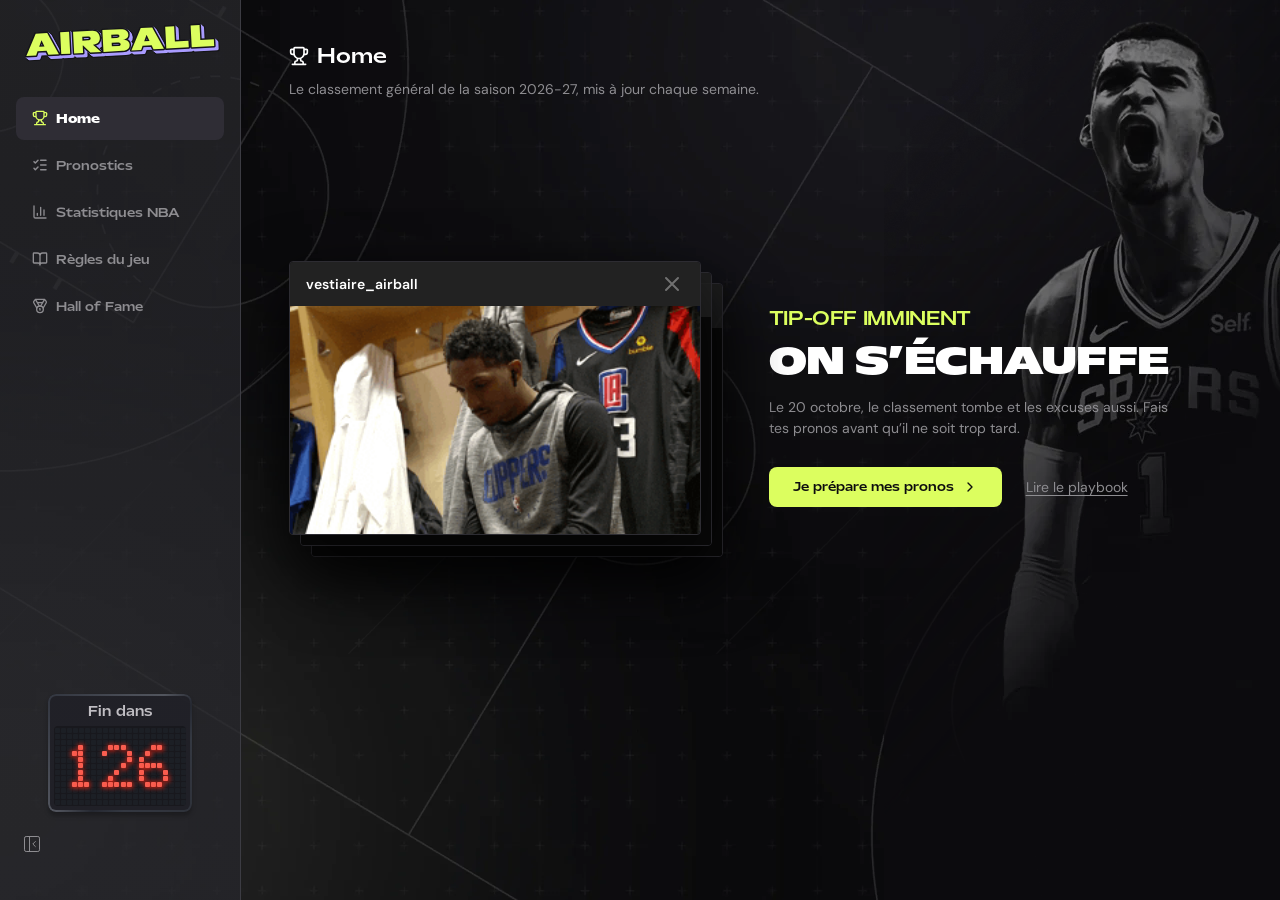
==== index.html @ e3fe0e0a "V1 !!!!" ====
<!DOCTYPE html>
<html lang="fr">
<head>
    <meta charset="UTF-8">
    <meta name="viewport" content="width=device-width, initial-scale=1.0">
    <title>Airball - Classement</title>
    <link rel="stylesheet" href="css/style.css?v=20261021o">
</head>
<body class="page-home has-hero">

    <!-- Photo de Wembanyama en fond (à droite), fondue dans le décor -->
    <div class="home-hero" aria-hidden="true"><img src="img/home/wemby.webp" alt="" onerror="this.parentElement.remove()"></div>

    <div class="container">
        <!-- Fond, menu latéral et barre du haut s'injectent ici (common.js) -->
        <div id="header-container"></div>

        <!-- Podium : 2e, 1er, 3e -->
        <section class="podium" id="podium" aria-label="Podium" hidden></section>

        <!-- Classement (à partir de la 4e place) -->
        <section class="rank-card" aria-label="Classement général">
            <div class="rank-scroll">
                <table class="rank-table">
                    <thead>
                        <tr>
                            <th class="rank-col-rk" scope="col">RK</th>
                            <th class="rank-col-player" scope="col">Joueur</th>
                            <th scope="col">Points Est</th>
                            <th scope="col">Points Ouest</th>
                            <th scope="col">Points stats</th>
                            <th scope="col">Points awards</th>
                            <th scope="col">Total</th>
                            <th scope="col">Évolution</th>
                        </tr>
                    </thead>
                    <tbody id="leaderboard-body" data-skeleton="8,8,joueur">
                        <tr><td colspan="8" class="rank-message">Chargement du classement…</td></tr>
                    </tbody>
                </table>
            </div>
        </section>
    </div>

    <!-- Réglages (config), appels au serveur (api), pages masquées, menu commun, puis logique propre à la page -->
    <script src="js/config.js?v=20261021o"></script>
    <script src="js/api.js?v=20261021o"></script>
    <script src="js/demo.js?v=20261021o"></script>
    <script src="js/pages-config.js?v=20261021o"></script>
    <script src="js/common.js?v=20261021o"></script>
    <script src="js/leaderboard.js?v=20261021o"></script>
</body>
</html>
---- css/style.css ----
/* Polices (toutes dans fonts/) : DM Sans pour les textes, Mattone (fichiers locaux) pour les titres et les boutons,
   Space Mono et IBM Plex Mono pour quelques détails décoratifs */
/* Hébergées avec le site (dossier fonts/) : plus de dépendance à Google Fonts, qui pouvait échouer et laisser une police système */
@font-face { font-family: 'DM Sans'; src: url('../fonts/dm-sans-latin-ext-400-normal.woff2') format('woff2'); font-weight: 400; font-style: normal; font-display: swap; unicode-range: U+0100-02BA,U+02BD-02C5,U+02C7-02CC,U+02CE-02D7,U+02DD-02FF,U+0304,U+0308,U+0329,U+1D00-1DBF,U+1E00-1E9F,U+1EF2-1EFF,U+2020,U+20A0-20AB,U+20AD-20C0,U+2113,U+2C60-2C7F,U+A720-A7FF; }
@font-face { font-family: 'DM Sans'; src: url('../fonts/dm-sans-latin-400-normal.woff2') format('woff2'); font-weight: 400; font-style: normal; font-display: swap; unicode-range: U+0000-00FF,U+0131,U+0152-0153,U+02BB-02BC,U+02C6,U+02DA,U+02DC,U+0304,U+0308,U+0329,U+2000-206F,U+20AC,U+2122,U+2191,U+2193,U+2212,U+2215,U+FEFF,U+FFFD; }
@font-face { font-family: 'DM Sans'; src: url('../fonts/dm-sans-latin-ext-500-normal.woff2') format('woff2'); font-weight: 500; font-style: normal; font-display: swap; unicode-range: U+0100-02BA,U+02BD-02C5,U+02C7-02CC,U+02CE-02D7,U+02DD-02FF,U+0304,U+0308,U+0329,U+1D00-1DBF,U+1E00-1E9F,U+1EF2-1EFF,U+2020,U+20A0-20AB,U+20AD-20C0,U+2113,U+2C60-2C7F,U+A720-A7FF; }
@font-face { font-family: 'DM Sans'; src: url('../fonts/dm-sans-latin-500-normal.woff2') format('woff2'); font-weight: 500; font-style: normal; font-display: swap; unicode-range: U+0000-00FF,U+0131,U+0152-0153,U+02BB-02BC,U+02C6,U+02DA,U+02DC,U+0304,U+0308,U+0329,U+2000-206F,U+20AC,U+2122,U+2191,U+2193,U+2212,U+2215,U+FEFF,U+FFFD; }
@font-face { font-family: 'DM Sans'; src: url('../fonts/dm-sans-latin-ext-600-normal.woff2') format('woff2'); font-weight: 600; font-style: normal; font-display: swap; unicode-range: U+0100-02BA,U+02BD-02C5,U+02C7-02CC,U+02CE-02D7,U+02DD-02FF,U+0304,U+0308,U+0329,U+1D00-1DBF,U+1E00-1E9F,U+1EF2-1EFF,U+2020,U+20A0-20AB,U+20AD-20C0,U+2113,U+2C60-2C7F,U+A720-A7FF; }
@font-face { font-family: 'DM Sans'; src: url('../fonts/dm-sans-latin-600-normal.woff2') format('woff2'); font-weight: 600; font-style: normal; font-display: swap; unicode-range: U+0000-00FF,U+0131,U+0152-0153,U+02BB-02BC,U+02C6,U+02DA,U+02DC,U+0304,U+0308,U+0329,U+2000-206F,U+20AC,U+2122,U+2191,U+2193,U+2212,U+2215,U+FEFF,U+FFFD; }
@font-face { font-family: 'DM Sans'; src: url('../fonts/dm-sans-latin-ext-700-normal.woff2') format('woff2'); font-weight: 700; font-style: normal; font-display: swap; unicode-range: U+0100-02BA,U+02BD-02C5,U+02C7-02CC,U+02CE-02D7,U+02DD-02FF,U+0304,U+0308,U+0329,U+1D00-1DBF,U+1E00-1E9F,U+1EF2-1EFF,U+2020,U+20A0-20AB,U+20AD-20C0,U+2113,U+2C60-2C7F,U+A720-A7FF; }
@font-face { font-family: 'DM Sans'; src: url('../fonts/dm-sans-latin-700-normal.woff2') format('woff2'); font-weight: 700; font-style: normal; font-display: swap; unicode-range: U+0000-00FF,U+0131,U+0152-0153,U+02BB-02BC,U+02C6,U+02DA,U+02DC,U+0304,U+0308,U+0329,U+2000-206F,U+20AC,U+2122,U+2191,U+2193,U+2212,U+2215,U+FEFF,U+FFFD; }
@font-face { font-family: 'Space Mono'; src: url('../fonts/space-mono-latin-ext-400-normal.woff2') format('woff2'); font-weight: 400; font-style: normal; font-display: swap; unicode-range: U+0100-02BA,U+02BD-02C5,U+02C7-02CC,U+02CE-02D7,U+02DD-02FF,U+0304,U+0308,U+0329,U+1D00-1DBF,U+1E00-1E9F,U+1EF2-1EFF,U+2020,U+20A0-20AB,U+20AD-20C0,U+2113,U+2C60-2C7F,U+A720-A7FF; }
@font-face { font-family: 'Space Mono'; src: url('../fonts/space-mono-latin-400-normal.woff2') format('woff2'); font-weight: 400; font-style: normal; font-display: swap; unicode-range: U+0000-00FF,U+0131,U+0152-0153,U+02BB-02BC,U+02C6,U+02DA,U+02DC,U+0304,U+0308,U+0329,U+2000-206F,U+20AC,U+2122,U+2191,U+2193,U+2212,U+2215,U+FEFF,U+FFFD; }
@font-face { font-family: 'IBM Plex Mono'; src: url('../fonts/ibm-plex-mono-latin-ext-500-normal.woff2') format('woff2'); font-weight: 500; font-style: normal; font-display: swap; unicode-range: U+0100-02BA,U+02BD-02C5,U+02C7-02CC,U+02CE-02D7,U+02DD-02FF,U+0304,U+0308,U+0329,U+1D00-1DBF,U+1E00-1E9F,U+1EF2-1EFF,U+2020,U+20A0-20AB,U+20AD-20C0,U+2113,U+2C60-2C7F,U+A720-A7FF; }
@font-face { font-family: 'IBM Plex Mono'; src: url('../fonts/ibm-plex-mono-latin-500-normal.woff2') format('woff2'); font-weight: 500; font-style: normal; font-display: swap; unicode-range: U+0000-00FF,U+0131,U+0152-0153,U+02BB-02BC,U+02C6,U+02DA,U+02DC,U+0304,U+0308,U+0329,U+2000-206F,U+20AC,U+2122,U+2191,U+2193,U+2212,U+2215,U+FEFF,U+FFFD; }

@font-face { font-family: 'Mattone'; src: url('../fonts/Mattone-Regular.woff2') format('woff2'); font-weight: 400; font-display: swap; }
@font-face { font-family: 'Mattone'; src: url('../fonts/Mattone-Bold.woff2') format('woff2'); font-weight: 700; font-display: swap; }
@font-face { font-family: 'Mattone'; src: url('../fonts/Mattone-Black.woff2') format('woff2'); font-weight: 900; font-display: swap; }
/* Lettrage et numéros des maillots (js/jersey.js), polices libres (OFL) */
@font-face { font-family: 'Rokkitt'; src: url('../fonts/Rokkitt-Medium.woff2') format('woff2'); font-weight: 500; font-display: swap; }
@font-face { font-family: 'Saira Extra Condensed'; src: url('../fonts/SairaExtraCondensed-Bold.woff2') format('woff2'); font-weight: 700; font-display: swap; }

/* Les champs de formulaire n'héritent pas de la police par défaut (le navigateur y met Arial) */
button, input, select, textarea { font-family: inherit; }

/* ==========================================
   DESIGN TOKENS (valeurs exactes de la maquette Figma "Airball")
   ========================================== */
:root {
    /* Fonds */
    --bg-app: #0c0c0e;
    --bg-card: linear-gradient(143.86deg, #15151a 8.65%, #1b1b20 93.44%);
    --bg-nav-active: #1c1b1f;
    --bg-avatar: #d9d9d9;

    /* Bordures */
    --border-sidebar: #202022;
    --border-card: #2d2c32;

    /* Textes */
    --text-primary: #ffffff;
    --text-secondary: #8e8d91;
    --text-on-light: #000000;

    /* Accents */
    --accent-lime: #dcff5f;
    --trend-up: #4afa41;
    --trend-down: #fa5341;
    --trend-same: #555562;

    /* Typographies */
    --font-ui: 'DM Sans', system-ui, -apple-system, 'Segoe UI', sans-serif; /* textes */
    --font-mono: 'Space Mono', ui-monospace, 'SFMono-Regular', Menlo, monospace;
    --font-display: 'Mattone', var(--font-ui); /* titres et boutons */

    /* Formes */
    --radius-sm: 4px;
    --radius-md: 8px;
    --shadow-card: 0 12px 24px rgba(24, 24, 27, 0.03);

    /* Mise en page */
    --sidebar-width: 241px;

    /* Couleurs des points : barème (Règles) et pronostics */
    --pts-2: #4afa41;
    --pts-1: #ffa136;
    --pts-05: #dcff5f;
    --pts-0: #8e8d91;
    --pts-2-bg: rgba(74, 250, 65, 0.06);
    --pts-1-bg: rgba(255, 161, 54, 0.07);
    --pts-05-bg: rgba(220, 255, 95, 0.05);
    --row-hover: rgba(255, 255, 255, 0.025);
    --surface-soft: rgba(255, 255, 255, 0.03);
    --border-strong: #555562;

    /* Inscription */
    --reg-text: #cfcfd5;
    --reg-rank: #616170;
    --reg-drag: #51515d;
    --reg-playoffs: #4ba796;
    --reg-playin: #dab262;
    --reg-stepper-bg: #1a1a1f;
    --reg-progress: #adff5b;
    --reg-track: #ebebe5;
    --reg-light: #e8e7e4;
    --reg-scroll-thumb: #474756;
}

[hidden] { display: none !important; }

.visually-hidden {
    position: absolute !important;
    width: 1px;
    height: 1px;
    overflow: hidden;
    clip: rect(0 0 0 0);
    white-space: nowrap;
}

/* ==========================================
   BASE
   ========================================== */
body {
    font-family: var(--font-ui);
    margin: 0;
}

.container {
    width: 100%;
    box-sizing: border-box;
}

/* ==========================================
   STRUCTURE DU SITE (pages avec menu latéral)
   ========================================== */
body:has(#header-container) {
    background-color: var(--bg-app);
    color: var(--text-primary);
    padding: 0;
    display: block;
    min-height: 100vh;
    -webkit-font-smoothing: antialiased;
}

.container:has(> #header-container) {
    transition: margin-left 0.2s ease;
    max-width: none;
    min-height: 100vh;
    margin-left: var(--sidebar-width);
    width: auto;
    padding: 40px 48px 48px;
    display: flex;
    flex-direction: column;
    gap: 40px;
}

/* Le conteneur injecté ne crée pas de boîte : ses enfants se placent directement */
#header-container { display: contents; }

/* Fond décoratif : terrain + texture + halos, rendus en une seule image depuis Figma (frame 1440×900) */
.app-bg {
    position: fixed;
    inset: 0;
    z-index: -2; /* sous la photo de la Home (-1) */
    pointer-events: none;
    background: var(--bg-app) url('../img/fond.webp') center / cover no-repeat;
}

/* ==========================================
   MENU LATÉRAL
   ========================================== */
.sidebar {
    position: fixed;
    top: 0;
    bottom: 0;
    left: 0;
    width: var(--sidebar-width);
    box-sizing: border-box;
    padding: 16px 16px 40px;
    display: flex;
    flex-direction: column;
    justify-content: space-between;
    gap: 32px;
    /* Fond semi-transparent (70 %) : le terrain reste visible derrière le menu */
    background: linear-gradient(165.12deg, rgba(42, 42, 46, 0.7) 1.71%, rgba(38, 38, 44, 0.7) 100%);
    border-right: 1px solid #3c3c43;
    overflow-y: auto;
    overflow-x: hidden;
    z-index: 10;
    transition: width 0.2s ease, padding 0.2s ease;
}

/* ---------- Menu réduit (ordinateur uniquement) : icônes seules ---------- */
@media (min-width: 901px) {
    html.sidebar-collapsed { --sidebar-width: 72px; }
    html.sidebar-collapsed .sidebar { padding: 16px 12px 40px; }
    html.sidebar-collapsed .sidebar-top { justify-content: center; }
    html.sidebar-collapsed .sidebar-bottom { align-items: center; }
    html.sidebar-collapsed .sidebar-logo { display: none; }
    html.sidebar-collapsed .sidebar-toggle-chevron { transform: scaleX(-1); }
    /* Menu réduit : le chrono disparaît */
    html.sidebar-collapsed .shot-clock { display: none; }
    html.sidebar-collapsed .nav-item { justify-content: center; padding: 12px; }
    /* Libellé masqué visuellement mais toujours lu par les lecteurs d'écran */
    html.sidebar-collapsed .nav-label {
        position: absolute;
        width: 1px;
        height: 1px;
        overflow: hidden;
        clip: rect(0 0 0 0);
        white-space: nowrap;
    }
}

.sidebar-top {
    display: flex;
    align-items: center;
    justify-content: space-between;
    gap: 8px;
    min-height: 32px;
}

.sidebar-logo {
    display: block;
    flex-shrink: 0;
    width: 100%;                /* logo Mattone + relief (img/logo-airball.svg) : toute la largeur du menu */
    height: auto;
}

/* Bouton réduire / étendre le menu */
.sidebar-toggle {
    flex-shrink: 0;
    width: 32px;
    height: 32px;
    padding: 0;
    display: flex;
    align-items: center;
    justify-content: center;
    background: none;
    border: none;
    border-radius: var(--radius-sm);
    color: var(--text-secondary);
    cursor: pointer;
    transition: color 0.15s, background-color 0.15s;
}
.sidebar-toggle svg { width: 20px; height: 20px; }
.sidebar-toggle-chevron { transition: transform 0.2s; transform-origin: 14.5px 12px; }
.sidebar-toggle:hover { color: var(--text-primary); background-color: var(--bg-nav-active); }
.sidebar-toggle:focus-visible { outline: 2px solid var(--accent-lime); outline-offset: 2px; }

.sidebar-logo img {
    display: block;
    width: 100%;
    height: auto;
}

.sidebar-main { display: flex; flex-direction: column; gap: 32px; }

.nav-list {
    display: flex;
    flex-direction: column;
    gap: 4px;
}

.nav-item {
    display: flex;
    align-items: center;
    gap: 8px;
    padding: 12px 16px;
    border-radius: 8px;
    font-family: var(--font-display);
    font-size: 12px;
    font-weight: 400;
    line-height: normal;
    color: var(--text-secondary);
    text-decoration: none;
    white-space: nowrap;
    transition: color 0.15s, background-color 0.15s;
}

.nav-item svg {
    flex-shrink: 0;
    width: 16px;
    height: 16px;
    color: var(--text-secondary);
}

.nav-item:hover { color: var(--text-primary); background-color: rgba(47, 45, 53, 0.5); }

.nav-item.active {
    background-color: #2f2d35;
    color: var(--text-primary);
    font-weight: 700;
}

.nav-item.active svg { color: var(--accent-lime); }

/* ---------- Chrono "shot clock" : jours restants (bas du menu) ---------- */
.shot-clock {
    flex-shrink: 0;
    align-self: center;
    width: 144px;
    box-sizing: border-box;
    padding: 8px 4px 4px;
    display: flex;
    flex-direction: column;
    align-items: center;
    gap: 8px;
    position: relative;
    background-color: rgba(33, 33, 40, 0.87);
    border: 2px solid transparent;
    border-radius: 8px;
    box-shadow: 0 4px 4px rgba(0, 0, 0, 0.25);
}
/* Contour en dégradé (maquette) : dessiné par un calque découpé pour ne garder que le bord */
.shot-clock::before {
    content: '';
    position: absolute;
    inset: -2px;
    padding: 2px;
    border-radius: 8px;
    background: linear-gradient(133deg, #718093 4.6%, #cad8e9 34.1%, #e5f1ff 46.1%, #34404f 60.2%, #6e7f90 72.7%, #57626c 105%);
    opacity: 0.25;
    -webkit-mask: linear-gradient(#000 0 0) content-box, linear-gradient(#000 0 0);
    -webkit-mask-composite: xor;
    mask: linear-gradient(#000 0 0) content-box exclude, linear-gradient(#000 0 0);
    pointer-events: none;
}
.shot-clock-label {
    margin: 0;
    font-family: var(--font-display);
    font-size: 13px;
    line-height: 1.1;
    text-align: center;
    color: #c0bec3;
    white-space: nowrap;
}
.shot-clock-screen {
    --led: 5px;
    --led-gap: 1px;
    width: 100%;
    height: 80px;
    display: flex;
    align-items: center;
    justify-content: center;
    overflow: hidden;
    background-color: rgba(5, 5, 5, 0.3);
    border-radius: 4px;
}
.shot-clock-grid { position: relative; display: grid; gap: var(--led-gap); }
.led {
    display: block;
    width: var(--led);
    height: var(--led);
    border-radius: 1px;
    background-color: rgba(33, 40, 47, 0.49);
}
/* Calque des LED allumées, posé sur la grille (voir renderShotClock) */
.led-layer { position: absolute; inset: 0; pointer-events: none; }
.led-lit, .led-glow { position: absolute; display: block; width: var(--led); height: var(--led); }
.led-lit {
    border-radius: 1px;
    background-color: #fa5e50;
    box-shadow: 0 0 5px rgba(252, 42, 23, 0.5);
}
/* Halo : un peu plus large que la LED, flou */
.led-glow {
    width: calc(var(--led) * 1.25);
    height: calc(var(--led) * 1.25);
    margin: calc(var(--led) * -0.125) 0 0 calc(var(--led) * -0.125);
    border-radius: 2px;
    background-color: #fc2a17;
    opacity: 0.68;
    filter: blur(2.5px);
}

.nav-item:focus-visible {
    outline: 2px solid var(--accent-lime);
    outline-offset: 2px;
}

/* ==========================================
   BARRE DU HAUT (titre de page, compte à rebours, boutons)
   ========================================== */
.topbar {
    display: flex;
    align-items: center;
    justify-content: space-between;
    gap: 16px;
}

.topbar-heading { display: flex; flex-direction: column; gap: 8px; min-width: 0; }
.topbar-title {
    display: flex;
    align-items: center;
    gap: 8px;
    margin: 0;
    font-family: var(--font-display);
    font-size: 20px;
    font-weight: 400;
    line-height: normal;
    color: var(--text-primary);
    white-space: nowrap;
}
.topbar-sub {
    margin: 0;
    max-width: 720px;
    font-family: var(--font-ui);
    font-size: 14px;
    font-weight: 400;
    line-height: normal;
    color: #8e8d91;
}

.topbar-title svg {
    flex-shrink: 0;
    width: 20px;
    height: 20px;
    color: currentColor; /* blanc comme le titre (maquette Figma) ; le lime reste pour les éléments actifs */
}

/* ==========================================
   BOUTONS (style du parcours d'inscription, partout sur le site)
   .btn-primary : citron, action principale  ·  .btn-secondary : gris
   .btn--small  : version compacte (barre d'étapes, petits boutons)
   ========================================== */
.btn-primary,
.btn-secondary {
    position: relative;
    height: 40px;
    box-sizing: border-box;
    padding: 0 24px;
    display: inline-flex;
    align-items: center;
    justify-content: center;
    gap: 8px;
    border-radius: 8px;
    font-family: var(--font-display);
    font-size: 12px;
    font-weight: 400;
    line-height: 1;
    white-space: nowrap;
    text-decoration: none;
    cursor: pointer;
    transition: background-color 0.15s, color 0.15s, border-color 0.15s, filter 0.15s, transform 0.15s;
}
.btn-primary { background-color: #dcfe5f; border: none; color: var(--bg-app); }
.btn-primary:hover { filter: brightness(0.92); }
.btn-secondary { background-color: #3c3c43; border: 1px solid #5d5d68; color: #e8e7e4; }
.btn-secondary:hover { background-color: #47474f; }
.btn-primary:active, .btn-secondary:active { transform: scale(0.98); }
.btn-primary:focus-visible, .btn-secondary:focus-visible { outline: 2px solid var(--accent-lime); outline-offset: 2px; }
.btn-primary svg, .btn-secondary svg { flex-shrink: 0; }
.btn--small { height: 32px; padding: 0 22px; border-radius: 6px; }
/* Action pas encore possible (étape incomplète), en cours ou indisponible */
.btn-primary.is-incomplete,
.btn-primary.is-busy,
.btn-primary.is-disabled { background-color: rgba(80, 80, 80, 0.3); color: #8c8c84; filter: none; transform: none; }
.btn-primary.is-busy { cursor: progress; }
.btn-primary.is-disabled { cursor: not-allowed; }
@media (prefers-reduced-motion: reduce) { .btn-primary, .btn-secondary { transition: none; } }

/* ==========================================
   ÉCRANS MOYENS ET MOBILES
   (pas de maquette mobile pour l'instant : adaptation provisoire)
   ========================================== */
@media (max-width: 1100px) {
    .topbar { flex-wrap: wrap; }
    .topbar-title { width: auto; }
}

@media (max-width: 900px) {
    /* Le menu latéral devient une barre en haut de page (pas de bouton réduire) */
    .sidebar-toggle { display: none; }
    .shot-clock {
        position: absolute;
        top: 10px;
        right: 16px;
        width: 104px;
        padding: 4px 3px 3px;
        gap: 4px;
    }
    .shot-clock-label { font-size: 9px; }
    .shot-clock-screen { --led: 3px; --led-gap: 1px; height: 36px; }
    .sidebar-top { min-height: 62px; }
    .sidebar {
        position: relative;
        width: auto;
        padding: 16px;
        gap: 16px;
        border-right: none;
        border-bottom: 1px solid var(--border-sidebar);
    }
    .nav-list {
        flex-direction: row;
        gap: 4px;
        overflow-x: auto;
        margin: 0 -16px;
        padding: 0 16px;
    }
    .nav-item { padding: 10px 12px; min-height: 44px; box-sizing: border-box; }

    .container:has(> #header-container) {
        margin-left: 0;
        padding: 0 0 32px;
        gap: 24px;
    }
    .container:has(> #header-container) > :not(#header-container) { margin: 0 16px; }
    .topbar { padding: 0 16px; }

    .topbar-title { font-size: 18px; }
    .topbar-sub { max-width: none; }
}

@media (prefers-reduced-motion: reduce) {
    .nav-item, .sidebar, .sidebar-toggle, .sidebar-toggle-chevron,
    .container:has(> #header-container) { transition: none; }
}

/* ==========================================
   CARTES & TABLEAUX (même style que le leaderboard)
   ========================================== */
.card {
    background: var(--bg-card);
    border: 1px solid var(--border-card);
    border-radius: var(--radius-md);
    box-shadow: var(--shadow-card);
    overflow: hidden;
    color: var(--text-primary);
}

/* En-tête de carte : titre + sous-titre, comme "Classement" */
.table-title {
    min-height: 102px;
    box-sizing: border-box;
    padding: 24px 16px 24px 24px;
    display: flex;
    flex-direction: column;
    align-items: flex-start;
    justify-content: flex-start;
    gap: 6px;
    border-bottom: 1px solid var(--border-card);
    font-size: 18px;
    font-weight: 600;
    line-height: normal;
    color: var(--text-primary);
}

.table-title span {
    font-size: 13px;
    font-weight: 400;
    color: var(--text-secondary);
}

.table-responsive { overflow-x: auto; }

.card table {
    width: 100%;
    border-collapse: collapse;
    text-align: left;
    font-size: 14px;
    line-height: normal;
    font-variant-numeric: tabular-nums;
}

.card th {
    padding: 12px 16px;
    background: transparent;
    border-bottom: 1px solid var(--border-card);
    font-size: 12px;
    font-weight: 500;
    color: var(--text-secondary);
    white-space: nowrap;
}

.card td {
    padding: 14px 16px;
    border-bottom: 1px solid var(--border-card);
    color: var(--text-primary);
    vertical-align: middle;
}

.card th:first-child, .card td:first-child { padding-left: 24px; }
.card th:last-child,  .card td:last-child  { padding-right: 24px; }
.card tbody tr:last-child td { border-bottom: none; }
.card tbody tr:hover { background-color: var(--row-hover); }

.text-right { text-align: right; }
.text-center { text-align: center; }

.col-rank {
    width: 48px;
    font-weight: 500;
    text-align: left;
}

/* Équipe : logo + nom (le flex est sur un bloc interne pour garder une vraie cellule de tableau) */
.col-team, .team-cell { font-weight: 500; }
.team-inline {
    display: flex;
    align-items: center;
    gap: 12px;
    white-space: nowrap;
}
/* Logo d'équipe : même taille et même source sur toutes les pages (js/teams.js) */
.team-logo {
    flex-shrink: 0;
    width: 24px;
    height: 24px;
    object-fit: contain;
}
/* Logo introuvable : sigle de l'équipe à la place */
.team-logo--missing {
    display: inline-flex;
    align-items: center;
    justify-content: center;
    border-radius: 50%;
    background-color: #2f2d35;
    font-family: var(--font-ui);
    font-size: 7px;
    font-weight: 600;
    color: #c0bec3;
    text-transform: uppercase;
}

/* Lignes de message dans un tableau (chargement, vide, erreur) */
.table-message {
    padding: 32px 24px !important;
    text-align: center;
    font-size: 14px;
    color: var(--text-secondary) !important;
}
.table-message--error { color: var(--trend-down) !important; }

/* Deux cartes côte à côte (conférences, stats/awards) */
.tables-grid {
    display: grid;
    grid-template-columns: 1fr 1fr;
    gap: 24px;
    align-items: start;
}
.tables-grid > * { min-width: 0; }

/* Cartes empilées avec un espacement plus serré que celui de la page */
.cards-stack { display: flex; flex-direction: column; gap: 24px; }

/* Première colonne (libellé de catégorie) jamais coupée */
.card td:first-child:not([colspan]) { white-space: nowrap; }

/* Hall of Fame */
.hof-table .hof-season { font-weight: 600; }
.hof-table .hof-sub { color: var(--text-secondary); }

/* ==========================================
   RÈGLES DU JEU
   ========================================== */
.rules-list {
    list-style: none;
    margin: 0;
    padding: 0;
}

.rules-row {
    margin: 0;
    min-height: 72px;
    box-sizing: border-box;
    padding: 16px 24px;
    display: flex;
    align-items: center;
    gap: 24px;
    border-bottom: 1px solid var(--border-card);
    line-height: normal;
}
.rules-row:last-child { border-bottom: none; }

.rules-label {
    flex: 1 1 0;
    min-width: 0;
    display: flex;
    flex-direction: column;
    gap: 4px;
    font-size: 16px;
    font-weight: 500;
    color: var(--text-primary);
}
.rules-label small {
    font-size: 13px;
    font-weight: 400;
    color: var(--text-secondary);
}

.rules-pts {
    flex-shrink: 0;
    font-size: 16px;
    font-weight: 600;
    white-space: nowrap;
    font-variant-numeric: tabular-nums;
}

/* Cartes de la page Règles : bandeau de titre gris, fond translucide (la photo passe derrière) */
.card--panel {
    background: rgba(30, 29, 33, 0.88);
    border-color: #2e2d33;
    -webkit-backdrop-filter: blur(16px);
    backdrop-filter: blur(16px);
}
.card-head {
    margin: 0;
    padding: 13px 24px;
    background-color: rgba(47, 45, 53, 0.92);
    border-bottom: 1px solid #2e2d33;
    font-size: 14px;
    font-weight: 500;
    line-height: 18px;
    color: #c0bec3;
}

/* Bloc "Le lot" : description à gauche, maillots déjà remportés à droite */
.lot-body {
    display: grid;
    grid-template-columns: minmax(0, 1fr) minmax(0, 1fr);
    align-items: center;
    gap: 24px 64px;
    padding: 24px;
}
.lot-main { display: flex; align-items: center; gap: 24px; }
.lot-visual {
    flex-shrink: 0;
    width: 80px;
    height: 80px;
    display: flex;
    align-items: center;
    justify-content: center;
    background-color: #202024;
    border: 1px solid #2c2c30;
    border-radius: var(--radius-md);
    color: var(--accent-lime);
}
.lot-visual svg { width: 38px; height: 48px; }
.lot-visual img { width: 100%; height: 100%; padding: 8px; box-sizing: border-box; object-fit: contain; display: block; }
.lot-text { min-width: 0; }
.lot-headline { margin: 0 0 10px; font-size: 16px; font-weight: 600; line-height: 1.3; color: var(--text-primary); }
.lot-desc { margin: 0; font-size: 16px; line-height: 1.25; color: var(--text-secondary); }
.lot-history { display: flex; flex-direction: column; gap: 14px; }
.lot-history-title { margin: 0 0 4px; font-size: 14px; font-weight: 500; color: #e8e7e4; }
.lot-history-list { margin: 0; padding: 0; list-style: none; display: flex; flex-direction: column; gap: 20px; }
.lot-history-item { display: flex; align-items: center; gap: 16px; }
.lot-thumb {
    flex-shrink: 0;
    width: 40px;
    height: 40px;
    overflow: hidden;
    border: 1px solid #3c3c43;
    border-radius: 4px;
    background-color: #202024;
}
.lot-thumb img { display: block; width: 100%; height: 100%; object-fit: cover; }
/* Maillot illustré : affiché en entier, centré dans la vignette */
.lot-thumb img.lot-thumb-svg { padding: 3px; box-sizing: border-box; object-fit: contain; }
.lot-thumb-empty { width: 100%; height: 100%; display: flex; align-items: center; justify-content: center; color: #5d5d68; }
.lot-thumb-empty[hidden] { display: none; }
.lot-thumb-empty svg { width: 16px; height: 20px; }
.lot-history-text { min-width: 0; display: flex; flex-direction: column; gap: 2px; }
.lot-history-name { font-size: 16px; font-weight: 500; color: #e8e7e4; }
.lot-history-meta { font-size: 14px; color: var(--text-secondary); }
@media (max-width: 1100px) { .lot-body { grid-template-columns: 1fr; } }

/* Couleur de points, partagée avec la page Pronostics */
.pts-2  { color: var(--pts-2); }
.pts-1  { color: var(--pts-1); }
.pts-05 { color: var(--pts-05); }
.pts-0  { color: var(--pts-0); }

/* ==========================================
   PRONOSTICS
   ========================================== */
.card.pronostics-card {
    padding: 24px;
    display: flex;
    flex-direction: column;
    gap: 24px;
    overflow: visible;
}

/* Sélecteurs de joueur */
.player-selector {
    display: flex;
    justify-content: space-between;
    align-items: center;
    flex-wrap: wrap;
    gap: 16px;
}
.selector-group {
    display: flex;
    align-items: center;
    gap: 12px;
    flex-wrap: wrap;
}
.player-selector label {
    font-size: 14px;
    font-weight: 500;
    color: var(--text-secondary);
}
.player-selector select {
    min-width: 200px;
    padding: 10px 14px;
    font-family: inherit;
    font-size: 14px;
    font-weight: 500;
    color: var(--text-primary);
    background-color: var(--bg-nav-active);
    border: 1px solid var(--border-card);
    border-radius: var(--radius-sm);
    cursor: pointer;
}
.player-selector select:focus-visible { outline: 2px solid var(--accent-lime); outline-offset: 2px; }
.player-selector select:disabled { opacity: 0.6; cursor: default; }

.pronos-message {
    padding: 32px 24px;
    text-align: center;
    font-size: 14px;
    color: var(--text-secondary);
}

#pronos-content { display: flex; flex-direction: column; gap: 24px; }

/* Carte du joueur */
.player-profile-card {
    display: flex;
    justify-content: space-between;
    align-items: center;
    gap: 24px;
    padding: 20px 24px;
    background: var(--surface-soft);
    border: 1px solid var(--border-card);
    border-radius: var(--radius-md);
}
.profile-left { display: flex; align-items: center; gap: 20px; min-width: 0; }

.profile-avatar-large {
    flex-shrink: 0;
    width: 56px;
    height: 56px;
    border-radius: var(--radius-sm);
    background-color: var(--bg-avatar);
    overflow: hidden;
    display: flex;
    align-items: center;
    justify-content: center;
    font-size: 20px;
    font-weight: 600;
    color: var(--bg-nav-active);
}
.profile-avatar-large img { width: 100%; height: 100%; object-fit: cover; display: block; }

.profile-info h2 {
    margin: 0;
    padding: 0;
    border: none;
    font-size: 22px;
    font-weight: 600;
    color: var(--text-primary);
    overflow-wrap: anywhere;
}

.profile-stats { display: flex; gap: 32px; }
.stat-box { text-align: right; }
.stat-box .stat-value {
    font-size: 28px;
    font-weight: 600;
    line-height: 1.1;
    color: var(--text-primary);
    font-variant-numeric: tabular-nums;
}
.stat-box .stat-value.highlight { color: var(--accent-lime); }
.stat-box .stat-label { margin-top: 4px; font-size: 12px; color: var(--text-secondary); }

.copy-link-btn { margin-top: 8px; }

/* Points par catégorie */
.score-pills {
    display: grid;
    grid-template-columns: repeat(4, 1fr);
    gap: 12px;
}
.score-pill {
    display: flex;
    flex-direction: column;
    align-items: flex-start;
    gap: 6px;
    padding: 14px 16px;
    background: var(--surface-soft);
    border: 1px solid var(--border-card);
    border-radius: var(--radius-md);
    font-family: inherit;
    text-align: left;
    cursor: pointer;
    transition: border-color 0.15s;
}
.score-pill:hover { border-color: var(--border-strong); }
.score-pill:focus-visible { outline: 2px solid var(--accent-lime); outline-offset: 2px; }
.pill-label { font-size: 12px; font-weight: 500; color: var(--text-secondary); }
.pill-rank { color: var(--accent-lime); }
.pill-value { font-size: 22px; font-weight: 600; color: var(--text-primary); font-variant-numeric: tabular-nums; }
.pill-vs { font-size: 13px; font-weight: 500; color: var(--text-secondary); }

/* Onglets */
.tabs {
    display: flex;
    gap: 4px;
    border-bottom: 1px solid var(--border-card);
    overflow-x: auto;
    overflow-y: hidden; /* le soulignement (-1px) créait un petit scroll vertical */
    scrollbar-width: none;
}
.tabs::-webkit-scrollbar { display: none; }
.tab-btn {
    margin-bottom: -1px;
    padding: 12px 16px;
    background: none;
    border: none;
    border-bottom: 2px solid transparent;
    font-family: inherit;
    font-size: 14px;
    font-weight: 600;
    color: var(--text-secondary);
    white-space: nowrap;
    cursor: pointer;
}
.tab-btn:hover { color: var(--text-primary); }
.tab-btn.active { color: var(--text-primary); border-bottom-color: var(--accent-lime); }
.tab-btn:focus-visible { outline: 2px solid var(--accent-lime); outline-offset: -2px; }

/* Sélecteur Est / Ouest (mobile) */
.conf-switch { display: none; gap: 8px; margin-bottom: 16px; }
.conf-switch button {
    flex: 1;
    padding: 10px;
    background: transparent;
    border: 1px solid var(--border-card);
    border-radius: var(--radius-sm);
    font-family: inherit;
    font-size: 14px;
    font-weight: 600;
    color: var(--text-secondary);
    cursor: pointer;
}
.conf-switch button.active { background: var(--bg-nav-active); border-color: var(--border-strong); color: var(--text-primary); }

/* Titres de tableaux et tableaux encadrés, dans la carte */
.pronostics-card h3 {
    margin: 0 0 12px;
    font-size: 16px;
    font-weight: 600;
    color: var(--text-primary);
}
.pronostics-card .table-responsive {
    border: 1px solid var(--border-card);
    border-radius: var(--radius-md);
}
.pronostics-card th:first-child, .pronostics-card td:first-child { padding-left: 16px; }
.pronostics-card th:last-child,  .pronostics-card td:last-child  { padding-right: 16px; }
.pronostics-card td { padding-top: 10px; padding-bottom: 10px; }
.trophies-spacer { margin-top: 24px; }

/* Lignes colorées selon les points gagnés */
.row-tier-05 { background-color: var(--pts-05-bg) !important; }
.row-tier-1  { background-color: var(--pts-1-bg) !important; }
.row-tier-2  { background-color: var(--pts-2-bg) !important; }

.pts-badge { font-weight: 600; color: var(--pts-0); }
.pts-tier-05 { color: var(--pts-05) !important; }
.pts-tier-1  { color: var(--pts-1) !important; }
.pts-tier-2  { color: var(--pts-2) !important; }

/* Écart entre prono et classement réel */
.gap-badge { font-size: 13px; font-weight: 600; white-space: nowrap; color: var(--text-secondary); }
.gap-exact { color: var(--pts-2); }
.gap-close { color: var(--pts-1); }
.gap-miss  { color: var(--trend-down); }
.gap-none  { color: var(--text-secondary); }

.pick-hit { font-weight: 600; color: var(--pts-2); }
.real-cell, .real-rank { color: var(--text-secondary); }

/* Graphique "Évolution" (dessiné en SVG par pronostics.js) */
.chart-wrap {
    position: relative;
    width: 100%;
    padding: 16px 16px 8px;
    box-sizing: border-box;
    background-color: #17171b;
    border: 1px solid var(--border-card);
    border-radius: var(--radius-md);
}
.evo-legend { display: flex; flex-wrap: wrap; gap: 6px 16px; margin-bottom: 12px; font-size: 12px; color: var(--text-secondary); }
.evo-legend span { display: inline-flex; align-items: center; gap: 6px; }
.evo-legend i { width: 10px; height: 10px; border-radius: 2px; flex-shrink: 0; }
.evo-chart { position: relative; width: 100%; padding-top: 70px; }
.evo-svg { display: block; width: 100%; height: auto; touch-action: pan-y; cursor: crosshair; }
.evo-svg:focus-visible { outline: 2px solid var(--accent-lime); outline-offset: 4px; border-radius: 4px; }
.evo-title { font-size: 12px; fill: var(--text-secondary); }
.evo-tick { font-size: 11px; fill: var(--text-secondary); font-variant-numeric: tabular-nums; }
.evo-tip {
    position: absolute;
    top: 0;
    display: flex;
    flex-direction: column;
    gap: 2px;
    padding: 8px 10px;
    background-color: #2a2a30;
    border: 1px solid #3c3c43;
    border-radius: 6px;
    font-size: 12px;
    line-height: 1.4;
    color: #a8a7ad;
    white-space: nowrap;
    pointer-events: none;
}
.evo-tip b { font-weight: 600; }
.evo-tip-date { color: var(--text-secondary); }

/* Duel */
.duel-card { justify-content: space-around; }
.duel-side { display: flex; align-items: center; gap: 14px; min-width: 0; }
.duel-name { font-size: 20px; font-weight: 600; overflow-wrap: anywhere; }
.duel-meta { margin-top: 4px; font-size: 13px; color: var(--text-secondary); }
.duel-vs {
    display: flex;
    flex-direction: column;
    align-items: center;
    gap: 8px;
    font-size: 18px;
    font-weight: 600;
    color: var(--accent-lime);
}
.duel-chips { display: flex; flex-wrap: wrap; gap: 8px; margin-top: 12px; }
.duel-chip {
    padding: 6px 12px;
    background: var(--surface-soft);
    border: 1px solid var(--border-card);
    border-radius: 999px;
    font-size: 13px;
    color: var(--text-secondary);
}
.duel-chip b { color: var(--text-primary); font-weight: 600; }

.duel-table th, .duel-table td { padding-left: 10px; padding-right: 10px; }
.duel-col { max-width: 80px; overflow: hidden; text-overflow: ellipsis; white-space: nowrap; }
.pick-line { font-size: 13px; white-space: nowrap; line-height: 1.6; }
.pick-common { padding: 0 4px; background: rgba(220, 255, 95, 0.14); border-radius: 3px; }
.duel-legend { margin-bottom: 12px; font-size: 13px; color: var(--text-secondary); }

@media (max-width: 900px) {
    .conf-switch { display: flex; }
    .conf-grid { grid-template-columns: 1fr; }
    .conf-panel { display: none; }
    .conf-panel.active { display: block; }
}

@media (max-width: 768px) {
    .tables-grid { grid-template-columns: 1fr; }
    .card.pronostics-card { padding: 16px; gap: 20px; }
    .score-pills { grid-template-columns: repeat(2, 1fr); }
    .player-profile-card { flex-direction: column; align-items: flex-start; gap: 16px; padding: 16px; }
    .profile-stats { gap: 24px; }
    .stat-box { text-align: left; }
    .selector-group { width: 100%; justify-content: space-between; }
    .player-selector select { min-width: 0; flex: 1; font-size: 16px; }
    .duel-card { align-items: flex-start; }
    .duel-vs { flex-direction: row; }
    .duel-table th, .duel-table td { padding-left: 6px; padding-right: 6px; }
    .duel-table .team-logo { display: none; }
    .duel-col { max-width: 60px; }
    .tab-btn, .conf-switch button { min-height: 44px; }
    .score-pill { min-height: 48px; }
}

@media (max-width: 480px) {
    .tabs { gap: 0; }
    .tab-btn { flex: 1; padding: 10px 6px; font-size: 13px; }
}

@media (prefers-reduced-motion: reduce) {
    .score-pill { transition: none; }
}

/* ==========================================
   MOBILE (téléphones)
   ========================================== */
@media (max-width: 640px) {
    /* Pages avec menu : tableaux plus compacts */
    .table-title { min-height: 0; padding: 20px 16px; }
    .card th, .card td { padding: 10px 8px; }
    .card th:first-child, .card td:first-child { padding-left: 16px; }
    .card th:last-child, .card td:last-child { padding-right: 16px; }
    .team-inline { gap: 8px; white-space: normal; }
    .col-rank { width: 32px; }
    .rules-row { padding: 14px 16px; gap: 16px; min-height: 0; }
    .card-head { padding: 12px 16px; }
    .lot-body { padding: 20px 16px; }
    .lot-main { align-items: flex-start; gap: 16px; }
    .lot-visual { width: 64px; height: 64px; }
    .lot-visual svg { width: 30px; height: 38px; }
    .lot-headline { font-size: 18px; }

    /* Hall of Fame : une carte par saison */
    .hof-table thead { display: none; }
    .hof-table, .hof-table tbody { display: block; }
    .hof-table tr {
        display: grid;
        grid-template-columns: 1fr auto;
        gap: 6px 12px;
        padding: 14px 16px;
        border-bottom: 1px solid var(--border-card);
    }
    .hof-table tr:last-child { border-bottom: none; }
    .hof-table td { padding: 0 !important; border: none; white-space: normal; }
    .hof-table td:nth-child(1) { grid-column: 1 / -1; font-size: 13px; color: var(--accent-lime); }
    .hof-table td:nth-child(3)::after,
    .hof-table td:nth-child(5)::after { content: " pts"; color: var(--text-secondary); font-weight: 400; }
    .hof-table td:nth-child(6) { grid-column: 1 / -1; color: var(--text-secondary); }
    .hof-table td[colspan] { grid-column: 1 / -1; }
}

/* ==========================================
   INSCRIPTION (register.html) - maquettes Figma "Bienvenue" et "Étape 2"
   ========================================== */
body.reg {
    margin: 0;
    padding: 0;
    min-height: 100vh;
    min-height: 100dvh;
    background-color: var(--bg-app);
    color: var(--text-primary);
    font-family: var(--font-ui);
    -webkit-font-smoothing: antialiased;
}

/* Bouton Quitter (en haut à droite) */
.reg-exit {
    position: fixed;
    top: 20px;
    right: 20px;
    z-index: 20;
    width: 40px;
    height: 40px;
    display: flex;
    align-items: center;
    justify-content: center;
    border-radius: 999px;
    color: #717171;
    transition: color 0.15s, background-color 0.15s;
}
.reg-exit svg { width: 22px; height: 22px; }
.reg-exit:hover { color: var(--text-primary); background-color: rgba(255, 255, 255, 0.06); }
.reg-exit:focus-visible { outline: 2px solid var(--accent-lime); outline-offset: 2px; }

/* ---------- Écran d'accueil ---------- */
.reg-welcome,
.reg-notice {
    position: relative;
    min-height: 100vh;
    min-height: 100dvh;
    box-sizing: border-box;
    padding: 48px 24px;
    display: flex;
    flex-direction: column;
    align-items: center;
    justify-content: center;
    gap: 32px;
    text-align: center;
    overflow: hidden;
}

.reg-kicker {
    position: relative;
    margin: 0;
    font-family: var(--font-display);
    font-size: 24px;
    font-weight: 400;
    line-height: 1.1;
    letter-spacing: -0.02em;
    text-transform: uppercase;
    color: var(--text-primary);
}

.reg-hero {
    position: relative;
    margin: 0;
    font-family: var(--font-display);
    font-size: 40px;
    font-weight: 900;
    line-height: 1.1;
    letter-spacing: -0.02em;
    text-transform: uppercase;
    color: var(--text-primary);
}
.reg-hero--small { font-size: 32px; }

.reg-notice-text {
    position: relative;
    max-width: 46ch;
    margin: 0;
    font-size: 15px;
    line-height: 1.6;
    color: var(--reg-text);
}

/* Décor : positions de la maquette, proportionnelles à l'écran
   (dossiers en haut à gauche, GIF Bucks à gauche, GIF « happy new season » en haut à droite, Ja Morant en bas à droite) */
.reg-deco { position: absolute; inset: 0; pointer-events: none; }

.deco-folder {
    position: absolute;
    top: 12vh;
    display: flex;
    flex-direction: column;
    align-items: center;
    gap: 8px;
    transform: translateX(-50%);
}
.deco-folder img { width: clamp(52px, 3.8vw, 76px); height: auto; aspect-ratio: 1; display: block; }
.deco-folder span {
    font-family: 'IBM Plex Mono', var(--font-mono);
    font-size: clamp(12px, 0.8vw, 16px);
    font-weight: 500;
    color: var(--text-primary);
    white-space: nowrap;
}
.deco-folder--1 { left: 14.7vw; }
.deco-folder--2 { left: 25.7vw; }

/* Fenêtre façon système (inscription, et popin du vestiaire sur la Home et les Pronostics) */
.deco-popin {
    position: absolute;
    width: 301px;
    display: flex;
    flex-direction: column;
    border: 1px solid var(--border-card);
    border-radius: var(--radius-sm);
    overflow: hidden;
}
.deco-popin-bar {
    height: 44px;
    flex-shrink: 0;
    box-sizing: border-box;
    padding: 0 16px;
    display: flex;
    align-items: center;
    justify-content: space-between;
    background-color: #222;
    font-size: 14px;
    font-weight: 600;
    color: var(--text-primary);
}
.deco-popin-bar.is-faded { background-color: rgba(34, 34, 34, 0.85); }
.deco-popin-bar svg { width: 24px; height: 24px; }
.deco-popin-view { position: relative; height: 340px; background-color: #090909; }
.deco-popin-view img, .deco-popin-view video { position: absolute; inset: 0; width: 100%; height: 100%; object-fit: cover; }

/* Accueil de l'inscription : fenêtre GIF centrée verticalement à gauche.
   301 px de large (taille d'origine), jusqu'à 400 px sur grand écran comme sur la maquette. */
.reg-deco .deco-popin {
    --pw: max(301px, min(20.9vw, 400px));
    top: 50%;
    width: var(--pw);
    transform: translateY(-50%);
}
.reg-deco .deco-popin-bar {
    height: calc(var(--pw) * 0.145);
    padding: 0 calc(var(--pw) * 0.05);
    font-size: clamp(14px, calc(var(--pw) * 0.045), 18px);
}
.reg-deco .deco-popin-view { height: calc(var(--pw) * 1.13); }

/* Une seule fenêtre d'ombre décalée derrière, comme sur la maquette */
.reg-deco .deco-popin--back2 { left: calc(8.4vw + 16px); margin-top: 16px; }
.reg-deco .deco-popin--back1 { left: calc(8.4vw + 8px); margin-top: 8px; }
.reg-deco .deco-popin--front { left: 8.4vw; }
/* Fenêtre GIF de gauche (BUCKS_ON_TOP?) : dans la moitié basse, sans sortir de l'écran */
.reg-deco .deco-popin:not(.deco-popin--right) { top: min(69%, calc(100% - var(--pw) * 0.64 - 24px)); }
/* Fenêtre GIF de droite (HAPPY_NEW_SEASON) : en haut, au format paysage du GIF */
.reg-deco .deco-popin--right { left: 64vw; top: 7.6vh; transform: none; }
.reg-deco .deco-popin--right .deco-popin-view { height: calc(var(--pw) * 0.558); }

/* Photo de Ja Morant, en bas à droite (fondue dans le décor, sous les popins) */
.deco-photo {
    position: absolute;
    right: -4.03vw;
    bottom: 0;
    width: min(48vw, 78vh);
    aspect-ratio: 1;
    object-fit: cover;
    object-position: center top;
}

/* Accueil : surtitre et bouton plus grands, plus d'air entre les blocs (maquette) */
.reg-welcome { gap: 0; }
.reg-welcome .reg-kicker { margin-bottom: clamp(28px, 4.4vh, 56px); font-size: clamp(24px, 1.7vw, 32px); }
.reg-welcome .reg-hero { margin-bottom: clamp(32px, 4.8vh, 58px); font-size: clamp(36px, 2.3vw, 46px); }
.reg-welcome #start-btn { height: clamp(46px, 4.4vh, 54px); padding: 0 32px; font-size: clamp(15px, 0.95vw, 18px); }

/* ---------- Étapes ---------- */
body.reg--steps .reg-form {
    height: 100vh;
    height: 100dvh;
    box-sizing: border-box;
    padding-bottom: 74px; /* hauteur de la barre d'étapes */
    display: flex;
    flex-direction: column;
}

.wizard-step {
    flex: 1;
    min-height: 0;
    display: flex;
    flex-direction: column;
    align-items: center;
    gap: 32px;
    padding: 56px 24px 24px;
    box-sizing: border-box;
}

.reg-step-head {
    display: flex;
    flex-direction: column;
    align-items: center;
    gap: 4px;
    text-align: center;
    color: var(--reg-text);
}
.reg-title {
    margin: 0;
    font-size: 34px;
    font-weight: 700;
    line-height: normal;
    color: var(--reg-text);
    outline: none;
}
.reg-sub {
    margin: 0;
    max-width: 60ch;
    font-size: 12px;
    line-height: 1.5;
    color: var(--reg-text);
}

/* Zone de contenu : défile à l'intérieur, la barre d'étapes reste visible */
.reg-panel {
    flex: 1;
    min-height: 0;
    width: 100%;
    max-width: 944px;
    overflow-y: auto;
    scrollbar-width: thin;
    scrollbar-color: var(--reg-scroll-thumb) #15151a;
}
.reg-panel--narrow { max-width: 520px; }
.reg-panel::-webkit-scrollbar { width: 14px; }
.reg-panel::-webkit-scrollbar-track { background: #15151a; border: 1px solid var(--border-card); border-radius: 0 8px 8px 0; }
.reg-panel::-webkit-scrollbar-thumb { background: var(--reg-scroll-thumb); border-radius: 40px; border: 4px solid #15151a; }

.reg-card {
    margin: 0;
    padding: 0;
    list-style: none;
    background: linear-gradient(141.9deg, #15151a 8.65%, #1b1b20 93.44%);
    border: 1px solid var(--border-card);
    border-radius: var(--radius-md);
    box-shadow: var(--shadow-card);
}


.reg-error {
    margin: 8px 0 0;
    font-size: 13px;
    line-height: 1.5;
    color: var(--trend-down);
}
.reg-error--center { text-align: center; }

/* Étape 1 : identité */
.reg-field { display: flex; flex-direction: column; gap: 8px; }
.reg-field label, .reg-label { font-size: 14px; font-weight: 500; color: var(--text-primary); }
.reg-label small { font-weight: 400; color: var(--text-secondary); }
.reg-field input[type="text"] {
    height: 48px;
    box-sizing: border-box;
    padding: 0 16px;
    background-color: var(--bg-nav-active);
    border: 1px solid var(--border-card);
    border-radius: var(--radius-sm);
    font-family: inherit;
    font-size: 16px;
    color: var(--text-primary);
}
.reg-field input[type="text"]::placeholder { color: var(--reg-rank); }
.reg-field input[type="text"]:focus { outline: none; border-color: var(--accent-lime); }
.reg-field input[aria-invalid="true"] { border-color: var(--trend-down); }

.reg-avatar {
    display: flex;
    align-items: center;
    gap: 16px;
    padding: 12px;
    border: 1px dashed var(--border-strong);
    border-radius: var(--radius-sm);
    cursor: pointer;
    transition: border-color 0.15s;
}
.reg-avatar:hover { border-color: var(--text-secondary); }
#avatar-file:focus-visible + .reg-avatar,
.reg-avatar:has(+ #avatar-file:focus-visible) { outline: 2px solid var(--accent-lime); outline-offset: 2px; }
.reg-avatar-preview {
    flex-shrink: 0;
    width: 56px;
    height: 56px;
    border-radius: var(--radius-sm);
    background-color: var(--bg-avatar);
    overflow: hidden;
    display: flex;
    align-items: center;
    justify-content: center;
    font-size: 20px;
    font-weight: 600;
    color: var(--bg-nav-active);
}
.reg-optional { color: #8e8d91; }
.reg-avatar-add { width: 26px; height: 26px; color: #a3a1a7; transition: color 0.15s; }
.reg-avatar:hover .reg-avatar-add { color: #e8e7e4; }
.reg-avatar-preview img { width: 100%; height: 100%; object-fit: cover; display: block; }
.reg-avatar-text { display: flex; flex-direction: column; gap: 2px; min-width: 0; }
.reg-avatar-text strong { font-size: 14px; font-weight: 500; overflow: hidden; text-overflow: ellipsis; white-space: nowrap; }
.reg-avatar-text small { font-size: 12px; color: var(--text-secondary); }

/* Étape 1 (maquette "Ton identité") : titre Mattone, champs posés sur le fond, photo à gauche */
.wizard-step--identity { justify-content: center; gap: 24px; padding-top: 24px; }
.wizard-step--identity .reg-title { font-size: 34px; }
.wizard-step--identity .reg-panel { flex: 0 0 auto; max-width: 464px; overflow: visible; }
.reg-identity { display: flex; flex-direction: column; gap: 24px; font-family: var(--font-ui); }
.reg-identity .reg-field label, .reg-identity .reg-label { font-weight: 400; color: #e8e7e4; }
.reg-identity input[type="text"] { background-color: #2f2d35; border-color: #2f2d35; }
.reg-identity input[type="text"]::placeholder { color: #838186; }
.reg-identity input[aria-invalid="true"] { border-color: var(--trend-down); }
.reg-identity .reg-avatar { background-color: #2f2d35; border-color: #5d5d68; }
.reg-identity .reg-avatar-preview:has(.reg-avatar-add) { background-color: #3c3b42; }
.reg-identity .reg-avatar:hover { border-color: var(--text-secondary); }
.step-photo { position: fixed; height: auto; pointer-events: none; }
.step-photo--identity {
    left: 0;
    top: 11.7vh; /* le bas passe sous la barre d'étapes, comme sur la maquette */
    width: min(41.3vw, 66vh);
}
/* Ray Allen : coin inférieur droit, posé sur la barre d'étapes */
.step-photo--picks {
    right: 0;
    bottom: 74px;
    width: min(55vw, 96vh);
}
/* Photos affichées sur leurs étapes uniquement, et seulement sur grand écran */
.step-photo { display: none; z-index: 0; }
@media (min-width: 1101px) {
    body.reg--steps[data-step="1"] .step-photo--identity,
    body.reg--steps[data-step="4"] .step-photo--picks,
    body.reg--steps[data-step="5"] .step-photo--picks { display: block; }
}
.reg-form { position: relative; z-index: 1; }

/* Étapes 2 et 3 : classement des équipes */
.reg-teams { overflow: hidden; }
.team-row-item {
    position: relative;
    height: 60px;
    box-sizing: border-box;
    padding: 0 24px;
    display: flex;
    align-items: center;
    gap: 16px;
    border-bottom: 1px solid var(--border-card);
    background: transparent;
    cursor: grab;
    user-select: none;
    -webkit-user-select: none;
}
.team-row-item:last-child { border-bottom: none; }
.team-row-item:hover { background-color: rgba(255, 255, 255, 0.02); }
.team-rank {
    flex-shrink: 0;
    width: 18px;
    font-size: 16px;
    font-weight: 500;
    color: var(--reg-rank);
    font-variant-numeric: tabular-nums;
}
.team-name-row { flex: 1; min-width: 0; font-size: 16px; font-weight: 500; color: var(--text-primary); }
.drag-handle {
    flex-shrink: 0;
    width: 16px;
    height: 16px;
    color: var(--reg-drag);
    display: flex;
    align-items: center;
    justify-content: center;
    touch-action: none;
}
.drag-handle svg { width: 16px; height: 16px; }

/* Flèches haut / bas : visibles sur la ligne survolée (toujours visibles sur écran tactile) */
.move-btns { flex-shrink: 0; display: flex; gap: 3px; opacity: 0; transition: opacity 0.12s; }
.team-row-item:hover .move-btns,
.team-row-item:focus-within .move-btns,
.team-row-item.is-moved .move-btns { opacity: 1; }
@media (hover: none) {
    .move-btns { opacity: 1; }
    .move-btn { width: 28px; height: 28px; }
}
.move-btn {
    width: 22px;
    height: 22px;
    padding: 0;
    display: flex;
    align-items: center;
    justify-content: center;
    background-color: #2a2a2f;
    border: 1px solid #3c3c43;
    border-radius: 50%;
    color: #c0bec3;
    cursor: pointer;
    transition: border-color 0.12s, color 0.12s;
}
.move-btn svg { width: 11px; height: 11px; }
.move-btn:hover:not(:disabled) { border-color: var(--accent-lime); color: var(--accent-lime); }
.move-btn:focus-visible { outline: 2px solid var(--accent-lime); outline-offset: 1px; }
.move-btn:disabled { opacity: 0.3; cursor: default; }
/* L'équipe qui vient de bouger s'allume un instant */
.team-row-item.is-moved { animation: team-moved 0.9s ease-out; }
@keyframes team-moved {
    0%, 40% { background-color: rgba(220, 254, 95, 0.08); box-shadow: inset 3px 0 var(--accent-lime); }
    100% { background-color: transparent; box-shadow: inset 3px 0 transparent; }
}
@media (prefers-reduced-motion: reduce) { .team-row-item.is-moved { animation: none; } }

/* Séparateurs fixes : Playoffs après la 6e place, Play-in après la 10e */
.reg-teams .team-row-item:nth-child(6),
.reg-teams .team-row-item:nth-child(10) { border-bottom: none; margin-bottom: 20px; }
.reg-teams .team-row-item:nth-child(6)::after,
.reg-teams .team-row-item:nth-child(10)::after {
    position: absolute;
    left: 0;
    right: 0;
    top: 100%;
    height: 20px;
    display: flex;
    align-items: center;
    justify-content: center;
    font-size: 11px;
    font-weight: 500;
    text-transform: uppercase;
    pointer-events: none;
    --sep-color: var(--reg-playoffs);
    --sep-gap: 44px;
    color: var(--sep-color);
    background:
        repeating-linear-gradient(90deg, var(--sep-color) 0 2px, transparent 2px 4px) left center / calc(50% - var(--sep-gap)) 1px no-repeat,
        repeating-linear-gradient(90deg, var(--sep-color) 0 2px, transparent 2px 4px) right center / calc(50% - var(--sep-gap)) 1px no-repeat;
}
.reg-teams .team-row-item:nth-child(6)::after { content: 'Playoffs'; }
.reg-teams .team-row-item:nth-child(10)::after { content: 'Play-in'; --sep-color: var(--reg-playin); --sep-gap: 36px; }

/* Classement des équipes : les 15 lignes tiennent dans la hauteur de l'écran (pas de défilement
   pendant le glisser-déposer). Les lignes se resserrent si l'écran est petit, jusqu'à 30 px. */
.wizard-step:has(.reg-panel--teams) { padding-top: 32px; gap: 20px; }
.wizard-step:has(.reg-panel--teams) .reg-title { font-size: 28px; }
.reg-panel--teams { display: flex; flex-direction: column; }
.reg-panel--teams .reg-teams { flex: 1 0 auto; display: flex; flex-direction: column; }
.reg-panel--teams .team-row-item { flex: 1 1 0; height: auto; min-height: 32px; max-height: 60px; }
.reg-panel--teams .team-row-item:nth-child(6),
.reg-panel--teams .team-row-item:nth-child(10) { margin-bottom: 16px; }
.reg-panel--teams .team-row-item:nth-child(6)::after,
.reg-panel--teams .team-row-item:nth-child(10)::after { height: 16px; }
.reg-panel--teams .drag-handle { height: 100%; max-height: 44px; }

/* Écrans peu hauts (portables 768 px, fenêtres réduites) : en-tête resserré */
@media (max-height: 820px) {
    .wizard-step:has(.reg-panel--teams) { padding-top: 20px; padding-bottom: 12px; gap: 12px; }
    .wizard-step:has(.reg-panel--teams) .reg-title { font-size: 24px; }
    .reg-panel--teams .team-row-item:nth-child(6),
    .reg-panel--teams .team-row-item:nth-child(10) { margin-bottom: 14px; }
    .reg-panel--teams .team-row-item:nth-child(6)::after,
    .reg-panel--teams .team-row-item:nth-child(10)::after { height: 14px; }
}
@media (max-height: 720px) {
    .reg-panel--teams .team-row-item { min-height: 30px; }
    .reg-panel--teams .team-name-row, .reg-panel--teams .team-rank { font-size: 14px; }
}

.sortable-ghost { opacity: 0.35; }
.sortable-chosen { background-color: var(--bg-nav-active); cursor: grabbing; }
.sortable-ghost::after, .sortable-chosen::after { display: none !important; }

/* Étapes 4 et 5 : un écran par catégorie, 3 cartes sur un « parquet » en perspective */
.wizard-step--picks { justify-content: center; gap: 72px; padding-bottom: 72px; }
.wizard-step--picks .reg-title,
.wizard-step--identity .reg-title { font-family: var(--font-display); font-weight: 900; letter-spacing: -0.02em; color: #e5e7e8; }
.wizard-step--picks .reg-title { font-size: 24px; }
.wizard-step--picks .reg-sub { max-width: 52ch; font-family: var(--font-ui); font-size: 16px; color: #8e8d91; }
.wizard-step--picks .reg-step-head { gap: 6px; }

.pick-stage {
    position: relative;
    flex-shrink: 0;
    width: min(1136px, 100%);
    height: 410px;
    --card-w: 167px;
    --card-h: 230px;
}
.pick-floor { position: absolute; left: 0; top: 31px; width: 100%; height: 378px; overflow: visible; }
.pick-floor polygon { fill: rgba(255, 255, 255, 0.045); stroke: rgba(255, 255, 255, 0.22); stroke-width: 1; }

.pick-card {
    position: absolute;
    width: var(--card-w);
    height: var(--card-h);
    box-sizing: border-box;
    padding: 22px 12px 16px;
    display: flex;
    flex-direction: column;
    align-items: center;
    gap: 8px;
    transform: translateX(-50%);
    background-color: #2a2a2f;
    border: 1px dashed #5d5d68;
    border-radius: 2px;
    font-family: var(--font-ui);
    color: #8e8d91;
    cursor: pointer;
    transition: border-color 0.15s, background-color 0.15s, transform 0.2s;
}
.pick-card--1 { left: 50%; top: 0; }
.pick-card--2 { left: 29.4%; top: 132px; }
.pick-card--3 { left: 70.6%; top: 132px; }
.pick-card:hover { border-color: #8e8d91; background-color: #303036; }
.pick-card:focus-visible { outline: 2px solid var(--accent-lime); outline-offset: 3px; }
.pick-card.is-filled { justify-content: flex-start; border: 1px solid #98f6c0; }
.pick-card.is-filled:hover { border-color: #c9fbdd; }
.pick-card-title { margin-bottom: 6px; font-family: var(--font-display); font-weight: 900; font-size: 16px; letter-spacing: 0.02em; text-transform: uppercase; color: #dcdbdc; }
.pick-card-add { width: 16px; height: 16px; color: #8e8d91; }
.pick-card-empty { font-size: 14px; }
/* Carte vide : « + Ajouter » centré dans l'espace sous le titre */
.pick-card:not(.is-filled) .pick-card-add { margin-top: auto; }
.pick-card:not(.is-filled) .pick-card-empty { margin-bottom: auto; }
.pick-card-jersey { width: 54px; height: 84px; margin-bottom: 4px; flex-shrink: 0; overflow: visible; }
.pick-card-name { max-width: 100%; font-size: 14px; font-weight: 500; line-height: 1.2; color: #e8e7e4; text-align: center; overflow-wrap: anywhere; }
.pick-card-team { max-width: 100%; margin-top: -4px; overflow: hidden; text-overflow: ellipsis; white-space: nowrap; font-size: 13px; line-height: 1.25; color: #a3a1a7; text-align: center; }

/* Écrans moins hauts : le parquet et les cartes se resserrent */
@media (max-height: 820px) {
    .wizard-step--picks { gap: 40px; padding-bottom: 40px; }
    .pick-stage { height: 360px; }
    .pick-floor { height: 330px; }
    .pick-stage { --card-h: 214px; }
    .pick-card { padding: 18px 12px 12px; }
    .pick-card--2, .pick-card--3 { top: 104px; }
    .pick-card-jersey { width: 46px; height: 72px; }
}

/* Panneau latéral de sélection (fenêtre modale qui glisse depuis la droite) */
.pick-panel {
    position: fixed;
    inset: 0 0 0 auto;
    width: min(440px, 100vw);
    max-width: 100vw;
    height: 100dvh;
    max-height: 100dvh;
    margin: 0;
    padding: 0;
    border: none;
    border-left: 1px solid #2d2c32;
    background-color: #17171b;
    color: var(--text-primary);
    font-family: var(--font-ui);
    animation: panel-in 0.22s ease-out;
}
.pick-panel.is-closing { animation: panel-out 0.18s ease-in forwards; }
.pick-panel::backdrop { background: rgba(5, 5, 7, 0.6); }
@keyframes panel-in { from { transform: translateX(100%); } to { transform: none; } }
@keyframes panel-out { to { transform: translateX(100%); } }
.pick-panel-inner { height: 100%; box-sizing: border-box; padding: 38px 24px 24px; display: flex; flex-direction: column; }
.pick-panel-head { display: flex; align-items: center; justify-content: space-between; gap: 16px; margin-bottom: 40px; }
.pick-panel-title { margin: 0; font-family: var(--font-display); font-weight: 900; font-size: 28px; letter-spacing: -0.02em; color: #e5e7e8; }
.pick-panel-close { gap: 8px; }
.pick-panel-intro { margin-bottom: 24px; }
.pick-panel-lead { margin: 0 0 4px; font-size: 18px; font-weight: 500; color: #e8e7e4; }
.pick-panel-hint { margin: 0; font-size: 14px; color: #8e8d91; }
.pick-search {
    width: 100%;
    height: 48px;
    box-sizing: border-box;
    padding: 0 16px;
    background-color: #1c1c1f;
    border: 1px solid #5d5d68;
    border-radius: 4px;
    font-family: inherit;
    font-size: 16px;
    color: var(--text-primary);
}
.pick-search::placeholder { color: #838186; }
.pick-search:focus { outline: none; border-color: var(--accent-lime); }
.pick-panel-filters { margin-top: 32px; display: flex; flex-direction: column; gap: 8px; }
.pick-panel-label { font-size: 12px; color: #8e8d91; }
.pick-filter-row { display: flex; align-items: center; gap: 16px; }
.pick-filter {
    flex: 0 1 134px;
    min-width: 0;
    height: 32px;
    box-sizing: border-box;
    padding: 0 36px 0 16px;
    background: #2f2d35 url("data:image/svg+xml,%3Csvg xmlns='http://www.w3.org/2000/svg' width='12' height='7' fill='none'%3E%3Cpath d='M1 1l5 5 5-5' stroke='%23e8e7e4' stroke-width='1.3'/%3E%3C/svg%3E") right 14px center no-repeat;
    border: 1px solid #45434c;
    border-radius: 4px;
    font-family: inherit;
    font-size: 14px;
    color: #e8e7e4;
    appearance: none;
    -webkit-appearance: none;
    cursor: pointer;
}
.pick-filter:focus-visible { outline: 2px solid var(--accent-lime); outline-offset: 2px; }
.pick-filters-reset { margin-left: auto; padding: 6px 0; background: none; border: none; font-family: inherit; font-size: 14px; color: #e8e7e4; cursor: pointer; }
.pick-filters-reset:hover { text-decoration: underline; }
.pick-results-head { margin: 48px 0 8px; display: flex; justify-content: space-between; }
.pick-results {
    flex: 1;
    min-height: 0;
    overflow-y: auto;
    background-color: #1c1c1f;
    border: 1px solid #2c2c31;
    border-radius: 4px;
    scrollbar-width: thin;
    scrollbar-color: #3c3c43 transparent;
}
.pick-result {
    width: 100%;
    min-height: 80px;
    box-sizing: border-box;
    padding: 14px 20px;
    display: flex;
    flex-direction: column;
    justify-content: center;
    gap: 6px;
    background: none;
    border: none;
    border-bottom: 1px solid #2d2c32;
    font-family: inherit;
    text-align: left;
    color: var(--text-primary);
    cursor: pointer;
}
.pick-result:hover, .pick-result:focus-visible { background-color: rgba(255, 255, 255, 0.04); outline: none; }
.pick-result.is-current { box-shadow: inset 3px 0 0 #98f6c0; }
.pick-result { flex-direction: row; align-items: center; justify-content: flex-start; gap: 16px; }
.pick-result-jersey { width: 21px; height: 33px; flex-shrink: 0; overflow: visible; }
.pick-result-text { min-width: 0; display: flex; flex-direction: column; gap: 6px; }
.pick-result-name { font-size: 16px; font-weight: 500; }
.pick-result-meta { font-size: 13px; color: #8e8d91; }
.pick-results-group { margin: 0; padding: 14px 20px 6px; font-size: 12px; font-weight: 600; letter-spacing: 0.04em; text-transform: uppercase; color: #8e8d91; }
.pick-results-group:first-child { padding-top: 10px; }
.pick-results-empty { margin: 0; padding: 24px 20px; font-size: 14px; color: #8e8d91; }

/* Étape 6 : récapitulatif, en onglets */
.wizard-step--recap { justify-content: flex-start; gap: 28px; padding-top: 36px; padding-bottom: 24px; }
.wizard-step--recap .reg-title { font-family: var(--font-display); font-weight: 900; font-size: 24px; letter-spacing: -0.02em; color: #e5e7e8; }
.wizard-step--recap .reg-sub { font-size: 16px; color: #8e8d91; }
.wizard-step--recap .reg-step-head { gap: 6px; }
.recap-card-box {
    flex: 1 1 auto;
    width: min(1040px, 100%);
    max-height: 760px;
    min-height: 0;
    display: flex;
    flex-direction: column;
    overflow: hidden;
    background-color: #201f23;
    border: 1px solid #3c3c43;
    border-radius: 8px;
}
.recap-tabs { flex-shrink: 0; display: grid; grid-template-columns: repeat(5, minmax(0, 1fr)); background-color: #2f2d35; border-bottom: 1px solid #5d5d68; }
.recap-tab {
    height: 50px;
    margin-bottom: -1px;
    padding: 0 8px;
    background: none;
    border: none;
    border-bottom: 2px solid transparent;
    font-family: var(--font-ui);
    font-size: 14px;
    font-weight: 600;
    color: #8e8d91;
    white-space: nowrap;
    overflow: hidden;
    text-overflow: ellipsis;
    cursor: pointer;
}
.recap-tab:hover { color: #e8e7e4; }
.recap-tab.is-active { color: #ffffff; border-bottom-color: #dcfe5f; }
.recap-tab:focus-visible { outline: 2px solid var(--accent-lime); outline-offset: -2px; }
.recap-panels { flex: 1; min-height: 0; display: flex; flex-direction: column; }
.recap-panel { position: relative; flex: 1; min-height: 0; display: flex; flex-direction: column; padding: 16px; overflow-y: auto; scrollbar-width: thin; scrollbar-color: #3c3c43 transparent; }
.recap-panel[hidden] { display: none; }
/* Bouton crayon « Modifier » */
.recap-edit {
    flex-shrink: 0;
    width: 40px;
    height: 40px;
    padding: 0;
    display: inline-flex;
    align-items: center;
    justify-content: center;
    background-color: #2f2d35;
    border: 1px solid #5d5d68;
    border-radius: 8px;
    color: #e8e7e4;
    cursor: pointer;
    transition: background-color 0.15s, border-color 0.15s, color 0.15s;
}
.recap-edit:hover { background-color: #3c3b42; border-color: #8e8d91; color: #ffffff; }
.recap-edit:focus-visible { outline: 2px solid var(--accent-lime); outline-offset: 2px; }
/* Identité et classements : crayon flottant en haut à droite, sur la partie vide des lignes */
.recap-edit--float { position: absolute; top: 12px; right: 16px; z-index: 1; }

/* Identité */
.recap-identity { flex: 1; display: flex; flex-direction: column; align-items: center; justify-content: center; gap: 12px; }
.recap-avatar {
    width: 150px;
    height: 150px;
    box-sizing: border-box;
    display: flex;
    align-items: center;
    justify-content: center;
    overflow: hidden;
    border: 2px solid #7b7b7b;
    border-radius: 4px;
    background-color: var(--bg-avatar);
    font-family: var(--font-display);
    font-size: 48px;
    color: var(--bg-nav-active);
}
.recap-avatar img { width: 100%; height: 100%; object-fit: cover; display: block; }
.recap-pseudo { font-size: 20px; font-weight: 600; color: #e8e7e4; }

/* Classements : même présentation que les étapes 2 et 3 (sans les poignées de glisser-déposer) */
.recap-panel.recap-panel--east, .recap-panel.recap-panel--west { overflow: hidden; padding: 0; }
/* Le classement occupe toute la fenêtre sous les onglets */
.recap-team-list {
    flex: 1;
    min-height: 0;
    margin: 0;
    padding: 4px 0;
    list-style: none;
    display: flex;
    flex-direction: column;
    overflow: hidden;
    background: linear-gradient(141.9deg, #15151a 8.65%, #1b1b20 93.44%);
}
.recap-team {
    flex: 1 1 0;
    min-height: 0;
    max-height: 60px;
    padding: 0 32px;
    display: flex;
    align-items: center;
    gap: 18px;
    border-bottom: 1px solid var(--border-card);
    font-size: clamp(13px, 2.2vh, 17px); /* le texte rapetisse sur les écrans peu hauts : les 15 équipes tiennent toujours */
    font-weight: 500;
    color: var(--text-primary);
}
.recap-team:last-child, .recap-team:has(+ .recap-sep) { border-bottom: none; }
.recap-team-rank { flex-shrink: 0; width: 18px; font-size: inherit; font-weight: 500; color: var(--reg-rank); font-variant-numeric: tabular-nums; }
.recap-team-logo { width: clamp(16px, 3vh, 26px); height: clamp(16px, 3vh, 26px); }
/* Séparateurs Playoffs / Play-in : pointillés et libellé, comme sur l'étape 2 */
.recap-sep {
    --sep-color: var(--reg-playoffs);
    --sep-gap: 44px;
    flex: 0 0 clamp(14px, 2.4vh, 20px);
    display: flex;
    align-items: center;
    justify-content: center;
    background:
        repeating-linear-gradient(90deg, var(--sep-color) 0 2px, transparent 2px 4px) left center / calc(50% - var(--sep-gap)) 1px no-repeat,
        repeating-linear-gradient(90deg, var(--sep-color) 0 2px, transparent 2px 4px) right center / calc(50% - var(--sep-gap)) 1px no-repeat;
    font-size: 11px;
    font-weight: 500;
    text-transform: uppercase;
    color: var(--sep-color);
}
.recap-sep--playin { --sep-color: var(--reg-playin); --sep-gap: 36px; }

/* Stats et awards */
.recap-panel--stats, .recap-panel--awards { padding-top: 0; padding-bottom: 0; }
/* Les lignes se partagent la hauteur de la fenêtre : tout tient sans défiler */
.recap-pick-rows { flex: 1; min-height: 0; margin: 0; padding: 0; list-style: none; display: flex; flex-direction: column; }
.recap-pick-row {
    flex: 1 1 0;
    min-height: 56px;
    display: grid;
    grid-template-columns: 170px repeat(3, minmax(0, 1fr)) 40px;
    align-items: center;
    gap: 16px;
    border-bottom: 1px solid #2d2c32;
}
.recap-pick-row:last-child { border-bottom: none; }
.recap-pick-cat { font-size: 15px; font-weight: 600; color: #e8e7e4; }
.recap-chip {
    min-width: 0;
    height: 44px;
    box-sizing: border-box;
    padding: 0 14px;
    display: flex;
    align-items: center;
    gap: 10px;
    background-color: #2b2b30;
    border: 1px solid #3c3c43;
    border-radius: 4px;
    font-size: 14px;
    font-weight: 500;
    color: #e8e7e4;
}
.recap-chip-rank { flex-shrink: 0; width: 12px; font-size: 13px; font-weight: 500; color: #88868b; }
.recap-chip-jersey { flex-shrink: 0; width: 15px; height: 23px; overflow: visible; }
.recap-chip-name { min-width: 0; overflow: hidden; text-overflow: ellipsis; white-space: nowrap; }

/* Écrans peu hauts (portables, fenêtre réduite) : en-tête et marges resserrés pour que tout tienne */
@media (max-height: 800px) {
    .wizard-step--recap { gap: 14px; padding-top: 18px; padding-bottom: 14px; }
    .wizard-step--recap .reg-title { font-size: 20px; }
    .wizard-step--recap .reg-sub { display: none; }
    .recap-tab { height: 40px; }
    .recap-panel { padding: 10px 12px; }
    .recap-pick-row { min-height: 40px; gap: 12px; }
    .recap-chip { height: 36px; font-size: 13px; }
    .recap-chip-jersey { width: 12px; height: 19px; }
}

/* Fenêtres (« Tu nous quittes déjà ? ») */
.reg-dialog {
    width: min(500px, calc(100vw - 32px));
    max-height: calc(100dvh - 48px);
    padding: 0;
    border: 1px solid var(--border-card);
    border-radius: 12px;
    background: #121216;
    color: var(--text-primary);
    box-shadow: 0 24px 64px rgba(0, 0, 0, 0.6);
    overflow: hidden;
}
.reg-dialog::backdrop { background: rgba(5, 5, 7, 0.72); backdrop-filter: blur(4px); }
.reg-dialog[open] { display: flex; }
.reg-dialog-inner { display: flex; flex-direction: column; width: 100%; max-height: calc(100dvh - 48px); }
.reg-dialog-title { margin: 0; padding: 0; border: none; font-size: 24px; font-weight: 700; color: var(--reg-text); }
.reg-dialog-actions { display: flex; justify-content: space-between; gap: 12px; }

/* Fenêtre "Quitter l'inscription" (maquette V2) : bandeau titre, GIF arrondi, texte à gauche, 2 boutons */
.reg-dialog--small { width: min(500px, calc(100vw - 32px)); background: #1c1c20; border: 1px solid #3c3c43; border-radius: 8px; }
.exit-inner { align-items: stretch; text-align: left; }
.exit-head {
    margin: 0;
    min-height: 48px;
    box-sizing: border-box;
    padding: 0 24px;
    display: flex;
    align-items: center;
    background-color: #2f2d35;
    border-bottom: 1px solid #3c3c43;
    font-family: var(--font-display);
    font-size: 15px;
    font-weight: 700;
    letter-spacing: 0.01em;
    text-transform: uppercase;
    color: #c0bec3;
}
.exit-body { padding: 20px 24px; display: flex; flex-direction: column; overflow-y: auto; }
.exit-gif {
    display: block;
    width: 100%;
    margin: 0 auto;
    aspect-ratio: 584 / 337;
    object-fit: cover;
    border-radius: 8px;
    background-color: #2a1f3d;
}
.exit-text { margin: 20px 0 0; font-size: 15px; line-height: 1.5; color: #e8e7e4; }
.exit-actions { width: 100%; margin-top: 24px; gap: 12px; }
.exit-actions .btn-primary, .exit-actions .btn-secondary { flex: 1; }

/* ---------- Barre d'étapes (bas de page) ---------- */
.reg-stepper {
    position: fixed;
    left: 0;
    right: 0;
    bottom: 0;
    z-index: 15;
    height: 74px;
    box-sizing: border-box;
    padding: 0 20px;
    padding-bottom: env(safe-area-inset-bottom, 0px);
    display: flex;
    align-items: center;
    justify-content: space-between;
    background-color: var(--reg-stepper-bg);
}
.reg-progress { position: absolute; top: 0; left: 0; right: 0; height: 1px; background-color: var(--reg-track); }
.reg-progress-fill {
    position: absolute;
    top: 0;
    left: 0;
    height: 2px;
    width: 0;
    background-color: var(--reg-progress);
    transition: width 0.3s ease;
}
#next-btn { min-width: 120px; }
.reg-step-count { margin: 0; font-family: var(--font-ui); font-size: 16px; font-weight: 500; color: #c0bec3; }

/* ---------- Petits écrans ---------- */
@media (max-width: 1100px) {
    .reg-deco { display: none; }
}

@media (max-width: 720px) {
    .reg-kicker { font-size: 18px; }
    .reg-welcome .reg-kicker { font-size: 18px; margin-bottom: 24px; }
    .reg-welcome .reg-hero { font-size: 30px; margin-bottom: 32px; }
    .reg-hero { font-size: 30px; }
    .reg-hero--small { font-size: 24px; }

    .reg-exit { top: 8px; right: 8px; }
    .wizard-step { padding: 32px 16px 16px; gap: 20px; }
    .reg-step-head { padding: 0 36px; }
    .wizard-step:has(.reg-panel--teams) { padding-top: 16px; gap: 12px; }
    .wizard-step:has(.reg-panel--teams) .reg-title { font-size: 22px; }
    .wizard-step:has(.reg-panel--teams) .reg-sub { font-size: 12px; }
    .reg-panel--teams .team-name-row { font-size: 15px; }
    .reg-title { font-size: 26px; }
    .reg-sub { font-size: 13px; }

    .team-row-item { padding: 0 8px 0 16px; gap: 12px; }
    .drag-handle { width: 44px; height: 44px; }


    /* Cartes des picks : en ligne, sans parquet */
    .wizard-step--picks { justify-content: flex-start; gap: 28px; padding-bottom: 16px; }
    .pick-stage { height: auto; display: grid; grid-template-columns: repeat(3, minmax(0, 1fr)); gap: 8px; --card-h: 196px; }
    .pick-floor { display: none; }
    .pick-card { position: static; width: auto; transform: none; padding: 18px 6px 14px; }
    .pick-card--1 { order: 2; } .pick-card--2 { order: 1; } .pick-card--3 { order: 3; }
    .pick-card-title { margin-bottom: 8px; font-size: 13px; }
    .pick-card-jersey { width: 42px; height: 66px; margin-bottom: 2px; }
    .pick-card-name { font-size: 13px; }
    .pick-panel-inner { padding: 20px 16px 16px; }
    .pick-panel-head { margin-bottom: 24px; }
    .pick-panel-filters { margin-top: 20px; }
    .pick-results-head { margin-top: 24px; }
    .pick-filter { font-size: 16px; } /* évite le zoom automatique d'iOS */
    /* Boutons empilés : pleine largeur, hauteur normale (flex: 1 les écrasait en colonne) */
    .exit-head { padding: 0 20px; }
    .exit-body { padding: 16px 20px 18px; }
    .exit-actions .btn-primary, .exit-actions .btn-secondary { height: 44px; }
    .exit-actions { flex-direction: column-reverse; gap: 8px; margin-top: 20px; }
    .exit-actions .btn-primary, .exit-actions .btn-secondary { flex: none; width: 100%; }
    .wizard-step--recap { gap: 20px; padding-top: 24px; padding-bottom: 16px; }
    .recap-tabs { display: flex; overflow-x: auto; scrollbar-width: none; }
    .recap-tab { flex: 0 0 auto; padding: 0 14px; }
    .recap-pick-row { flex: none; max-height: none; grid-template-columns: 1fr; gap: 6px; padding: 14px 0; }
    .recap-chip { height: 40px; }
    .recap-pick-cat { grid-column: 1 / -1; min-height: 36px; padding-right: 48px; display: flex; align-items: center; }
    .recap-pick-row { position: relative; }
    .recap-pick-row > .recap-edit { position: absolute; top: 14px; right: 0; width: 36px; height: 36px; }
    .recap-chip { padding: 0 8px; }

    .reg-stepper { padding: 0 12px; padding-bottom: env(safe-area-inset-bottom, 0px); }
    .reg-stepper .btn--small { height: 40px; padding: 0 16px; }
    .reg-stepper #next-btn { min-width: 0; }
    .reg-step-count { font-size: 15px; }
    .reg-stepper .reg-next-label { max-width: 40vw; overflow: hidden; text-overflow: ellipsis; white-space: nowrap; }
}

@media (prefers-reduced-motion: reduce) {
    .reg-progress-fill, .reg-exit, .reg-avatar, .pick-card { transition: none; }
    .pick-panel, .pick-panel.is-closing { animation: none; }
}

/* ==========================================
   HOME : podium + classement (maquette "Dashboard" 6706:1852)
   ========================================== */
/* Photo de Wembanyama à droite, fondue vers la gauche et le bas */
.home-hero {
    position: absolute;
    top: 0;
    right: 0;
    width: 396px;
    height: min(900px, 100%); /* jamais plus haute que la page : pas de scroll créé par la photo */
    z-index: -1;
    pointer-events: none;
    overflow: hidden;
}
/* L'image exportée correspond à la partie visible de la maquette (396 × 900, bord droit),
   avec son opacité, son dégradé sombre et sa transparence : rien à ajouter. */
.home-hero img { width: 100%; height: 900px; display: block; object-fit: fill; }
body.has-hero { position: relative; overflow-x: hidden; }

.has-hero .container:has(> #header-container) > * { position: relative; }

/* Podium */
.podium {
    display: grid;
    grid-template-columns: repeat(3, minmax(0, 1fr));
    gap: 24px;
    align-items: end;
}
.podium-card {
    height: 250px;
    box-sizing: border-box;
    padding: 24px;
    display: flex;
    flex-direction: column;
    align-items: center;
    justify-content: space-between;
    overflow: hidden;
    border: 1px solid #3c3c43;
    border-radius: 8px;
    -webkit-backdrop-filter: blur(24px);
    backdrop-filter: blur(24px);
    /* Courbe "ressort" au survol : la carte dépasse légèrement puis se pose */
    transition: transform 0.45s cubic-bezier(0.34, 1.56, 0.64, 1), box-shadow 0.3s ease, border-color 0.3s ease;
}
.podium-card--gold {
    height: 280px;
    background-image: linear-gradient(90deg, rgba(0, 0, 0, 0.2), rgba(0, 0, 0, 0.2)),
        linear-gradient(136.8deg, rgba(94, 63, 12, 0.25) 0%, rgba(255, 211, 80, 0.25) 31.95%, rgba(152, 115, 55, 0.25) 56.8%, rgba(36, 25, 12, 0.25) 81.66%);
}
.podium-card--silver {
    background-image: linear-gradient(90deg, rgba(0, 0, 0, 0.2), rgba(0, 0, 0, 0.2)),
        linear-gradient(140deg, rgba(82, 82, 82, 0.25) 0%, rgba(214, 214, 214, 0.25) 31.95%, rgba(181, 181, 181, 0.25) 56.8%, rgba(36, 25, 12, 0.25) 81.66%);
}
.podium-card--bronze {
    background-image: linear-gradient(90deg, rgba(0, 0, 0, 0.2), rgba(0, 0, 0, 0.2)),
        linear-gradient(140deg, rgba(94, 46, 12, 0.25) 0%, rgba(255, 147, 80, 0.25) 31.95%, rgba(152, 94, 55, 0.25) 56.8%, rgba(36, 25, 12, 0.25) 81.66%);
}
.podium-medal { width: 70px; height: 80px; flex-shrink: 0; opacity: 0.8; } /* badges en ×3, transparence comme la maquette Figma */
.podium-card--bronze .podium-medal { opacity: 0.7; }
.podium-medal img, .medal-fallback { width: 100%; height: 100%; object-fit: contain; display: block; }
.podium-card--gold .medal-fallback { color: #e3b84b; }
.podium-card--silver .medal-fallback { color: #c9c9c9; }
.podium-card--bronze .medal-fallback { color: #c9875a; }

.podium-body { width: 100%; display: flex; flex-direction: column; gap: 20px; }
.podium-stats {
    margin: 0;
    display: grid;
    grid-template-columns: repeat(5, minmax(0, 1fr));
    gap: 16px;
    text-align: center;
    font-family: var(--font-ui);
}
.podium-stats div { display: flex; flex-direction: column; gap: 4px; min-width: 0; }
.podium-stats dt { order: 0; font-size: 8px; font-weight: 600; text-transform: uppercase; color: #b1a998; white-space: nowrap; }
.podium-stats dd { margin: 0; font-size: 20px; font-weight: 500; color: #c0bec3; font-variant-numeric: tabular-nums; }

.podium-player { display: flex; align-items: center; gap: 8px; }
.podium-avatar, .rank-avatar {
    flex-shrink: 0;
    width: 36px;
    height: 36px;
    box-sizing: border-box;
    border: 0.5px solid #635679;
    border-radius: 4px;
    background-color: #d9d9d9;
    overflow: hidden;
    display: flex;
    align-items: center;
    justify-content: center;
    font-size: 14px;
    font-weight: 600;
    color: #1c1b1f;
}
.podium-card--gold .podium-avatar { border-color: #c9aa54; }
.podium-card--silver .podium-avatar { border-color: #646464; }
.podium-card--bronze .podium-avatar { border-color: #c99454; }
.podium-avatar img, .rank-avatar img { width: 100%; height: 100%; object-fit: cover; display: block; }
.podium-name {
    flex: 1;
    min-width: 0;
    font-family: var(--font-display);
    font-size: 14px;
    line-height: 1.5;
    color: #bfbbb4;
    overflow: hidden;
    text-overflow: ellipsis;
    white-space: nowrap;
}

/* Évolution du classement : "+2 ↗", "−1 ↘", "0 →" */
.trend {
    display: inline-flex;
    align-items: center;
    justify-content: center;
    gap: 2px;
    font-family: var(--font-ui);
    font-size: 18px;
    font-weight: 400;
    font-variant-numeric: tabular-nums;
    white-space: nowrap;
}
.trend svg { width: 20px; height: 20px; flex-shrink: 0; }
.trend--up { color: #63b78d; }
.trend--up svg { width: 24px; height: 24px; }
.trend--down { color: #f37567; }
.trend--same { color: #c0bec3; }

/* Tableau du classement */
.rank-card {
    overflow: hidden;
    background-color: rgba(47, 45, 53, 0.5);
    border: 1px solid #3c3c43;
    border-radius: 8px;
    box-shadow: 0 12px 24px rgba(24, 24, 27, 0.03);
    -webkit-backdrop-filter: blur(30px);
    backdrop-filter: blur(30px);
}
.rank-scroll { overflow-x: auto; }
.rank-table {
    width: 100%;
    min-width: 760px;
    border-collapse: collapse;
    table-layout: fixed;
    font-family: var(--font-ui);
    font-size: 16px;
    font-weight: 500;
    font-variant-numeric: tabular-nums;
}
.rank-table th, .rank-table td {
    box-sizing: border-box;
    padding: 16px 12px;
    border-bottom: 1px solid #3c3c43;
    text-align: center;
    color: #c0bec3;
}
.rank-table th { height: 68px; box-sizing: border-box; font-weight: 500; color: #8e8d91; white-space: nowrap; }
.rank-table tbody tr:last-child td { border-bottom: none; }
.rank-table tbody tr:hover td { background-color: rgba(255, 255, 255, 0.02); }
.rank-table th:first-child, .rank-table td:first-child { padding-left: 24px; }
.rank-table th:last-child, .rank-table td:last-child { padding-right: 24px; }
.rank-col-rk { width: 61px; }
td.rank-col-rk { font-family: var(--font-display); font-size: 14px; color: #8e8d91; }
.rank-col-player { width: 236px; text-align: left !important; }
.rank-player { display: flex; align-items: center; gap: 16px; min-width: 0; }
.rank-name { min-width: 0; overflow: hidden; text-overflow: ellipsis; white-space: nowrap; }
.rank-message { padding: 32px 24px !important; font-size: 14px; font-weight: 400; color: var(--text-secondary) !important; }
.rank-message--error { color: var(--trend-down) !important; }

@media (max-width: 1100px) {
    .podium { gap: 12px; }
    .podium-card { padding: 20px 16px; }
    .podium-stats { gap: 8px; }
    .podium-stats dd { font-size: 17px; }
    .home-hero { opacity: 0.6; }
}
@media (max-width: 900px) {
    .home-hero { display: none; }
    /* Podium empilé : 1er, 2e, 3e */
    .podium { grid-template-columns: 1fr; }
    .podium-card { height: auto; gap: 16px; }
    .podium-card--gold { height: auto; order: -1; }
    .podium-card--silver { order: 0; }
    .podium-card--bronze { order: 1; }
    .podium-medal { width: 49px; height: 56px; }
}
@media (max-width: 640px) {
    /* Mobile : le détail des points reste visible sur le podium ; le tableau garde Total et Évolution */
    .rank-table { min-width: 0; }
    .rank-table th:nth-child(n+3):nth-child(-n+6),
    .rank-table td:nth-child(n+3):nth-child(-n+6):not([colspan]) { display: none; }
    .rank-col-rk { width: 44px; }
    .rank-col-player { width: auto; }
    .rank-table th:nth-child(7) { width: 64px; }
    .rank-table th:nth-child(8) { width: 100px; }
    .rank-table th:first-child, .rank-table td:first-child { padding-left: 16px; }
    .rank-table th:last-child, .rank-table td:last-child { padding-right: 16px; }
    .rank-player { gap: 10px; }
    .podium-stats dd { font-size: 16px; }
}

/* ==========================================
   MAINTENANCE DES PAGES (onglet CONFIG du Sheet)
   ========================================== */
body.is-maintenance .container > :not(#header-container):not(#maintenance-screen),
body.is-maintenance .home-hero { display: none !important; }

.maintenance-card {
    align-self: center;
    width: 100%;
    max-width: 520px;
    margin-top: 40px;
    box-sizing: border-box;
    padding: 40px 32px;
    display: flex;
    flex-direction: column;
    align-items: center;
    gap: 16px;
    text-align: center;
    background-color: rgba(47, 45, 53, 0.5);
    border: 1px solid #3c3c43;
    border-radius: 8px;
    -webkit-backdrop-filter: blur(30px);
    backdrop-filter: blur(30px);
}
.maintenance-icon {
    width: 56px;
    height: 56px;
    display: flex;
    align-items: center;
    justify-content: center;
    border-radius: 12px;
    background-color: #2f2d35;
    color: var(--accent-lime);
}
.maintenance-icon svg { width: 28px; height: 28px; }
.maintenance-title { margin: 0; padding: 0; border: none; font-family: var(--font-display); font-size: 20px; font-weight: 400; color: var(--text-primary); }
.maintenance-text { margin: 0 0 8px; max-width: 36ch; font-size: 14px; line-height: 1.5; color: var(--text-secondary); }

/* Bandeau du mode aperçu */
.preview-banner {
    margin: 0;
    position: fixed;
    left: 50%;
    bottom: 16px;
    z-index: 50;
    transform: translateX(-50%);
    padding: 8px 16px;
    border-radius: 999px;
    background-color: #f87822;
    font-size: 12px;
    font-weight: 600;
    color: #17171b;
    text-decoration: none;
    white-space: nowrap;
    box-shadow: 0 8px 24px rgba(0, 0, 0, 0.4);
}

/* ---------- Podium : petit rebond au survol ---------- */
.podium-card:hover {
    transform: translateY(-8px);
    border-color: #5a5962;
}
.podium-card--gold:hover   { box-shadow: 0 18px 36px rgba(0, 0, 0, 0.35), 0 0 32px rgba(255, 211, 80, 0.12); }
.podium-card--silver:hover { box-shadow: 0 18px 36px rgba(0, 0, 0, 0.35), 0 0 32px rgba(214, 214, 214, 0.10); }
.podium-card--bronze:hover { box-shadow: 0 18px 36px rgba(0, 0, 0, 0.35), 0 0 32px rgba(255, 147, 80, 0.12); }

/* Écrans tactiles : pas de survol, l'effet se joue au toucher */
@media (hover: none) {
    .podium-card:hover { transform: none; box-shadow: none; }
    .podium-card:active { transform: scale(0.98); }
}

/* Animations réduites demandées par l'appareil : aucun mouvement */
@media (prefers-reduced-motion: reduce) {
    .podium-card { transition: border-color 0.3s ease; }
    .podium-card:hover { transform: none; }
}

/* ==========================================
   HOME — fausse popin avant la révélation du classement
   (même style que les popins décoratives de l'inscription)
   ========================================== */
.reveal-lock {
    flex: 1;
    display: flex;
    flex-direction: column;
    align-items: center;
    justify-content: center;
    gap: 12px;
    padding: 32px 16px 48px;
    text-align: center;
}
.reveal-stack {
    position: relative;
    width: min(440px, calc(100% - 22px));
    aspect-ratio: 440 / 292;
    margin: 0 22px 28px 0;
}
.reveal-popin { width: 100%; height: 100%; box-shadow: 0 24px 64px rgba(0, 0, 0, 0.55); }
.reveal-popin .deco-popin-view { flex: 1; height: auto; }
.reveal-popin--back2 { left: 22px; top: 22px; }
.reveal-popin--back1 { left: 11px; top: 11px; }
.reveal-popin--front { left: 0; top: 0; animation: reveal-in 0.4s ease-out both; }
.reveal-kicker { margin: 0; font-size: 18px; color: var(--accent-lime); }
.reveal-title {
    margin: 0;
    padding: 0;
    border: none;
    font-family: var(--font-display);
    font-size: clamp(28px, 4vw, 40px);
    font-weight: 900;
    line-height: 1.1;
    letter-spacing: -0.02em;
    text-transform: uppercase;
    color: var(--text-primary);
}
.reveal-text { margin: 4px 0 0; max-width: 42ch; font-size: 14px; line-height: 1.5; color: var(--text-secondary); }
@keyframes reveal-in { from { opacity: 0; transform: translateY(12px); } to { opacity: 1; transform: none; } }
@media (prefers-reduced-motion: reduce) { .reveal-popin--front { animation: none; } }

.reveal-actions { display: flex; flex-direction: column; align-items: center; gap: 12px; margin-top: 16px; }
.reveal-link { font-size: 14px; color: var(--text-secondary); text-decoration: underline; text-underline-offset: 3px; }
.reveal-link:hover { color: var(--text-primary); }
/* Trois états de la fausse popin : inscriptions ouvertes / closes / reveal lancé */
.reveal-lock .rv-closed, .reveal-lock .rv-launched { display: none; }
/* Titre d'avant le reveal (inscriptions ouvertes ou closes) : masqué seulement une fois le reveal lancé */
body.reveal-launched .reveal-lock .rv-pre { display: none; }
body.registration-closed .reveal-lock .rv-open { display: none; }
body.registration-closed .reveal-lock .rv-closed { display: revert; }
body.reveal-launched .reveal-lock .rv-open,
body.reveal-launched .reveal-lock .rv-closed { display: none; }
body.reveal-launched .reveal-lock .rv-launched { display: revert; }
body.registration-closed .reveal-lock .reveal-actions.rv-closed { display: flex; }
body.reveal-launched .reveal-lock .reveal-actions.rv-closed { display: none; }
body.reveal-launched .reveal-lock .reveal-actions.rv-launched { display: flex; }
.reveal-cta.is-disabled { gap: 10px; }
.soon-tag { padding: 2px 8px; border-radius: 999px; background: rgba(255, 255, 255, 0.08); font: 600 11px var(--font-ui); text-transform: none; }

/* Lien « Le reveal » du menu : seulement une fois le reveal lancé */
.nav-item--reveal { display: none; }
body.reveal-launched .nav-item--reveal:not([hidden]) { display: flex; }

/* Boutons « Je m'inscris » : masqués si inscriptions masquées ou closes */
body.signup-hidden [data-signup],
body.registration-closed [data-signup] { display: none !important; }

/* Texte à côté de la fausse popin sur grand écran : le bouton reste visible sans scroller */
.reveal-copy { display: flex; flex-direction: column; align-items: center; gap: 12px; }
@media (min-width: 1280px) {
    .reveal-lock {
        flex-direction: row;
        justify-content: center;
        gap: 48px;
        padding: 24px 0 48px;
        text-align: left;
    }
    /* Home : laisse de la place à Wemby à droite sur les grands écrans */
    body.page-home .reveal-lock { padding-right: clamp(0px, calc(100vw - 1280px), 200px); }
    .reveal-stack { flex-shrink: 0; width: min(440px, 32vw); margin: 0 22px 22px 0; }
    .reveal-copy { flex: 0 1 500px; min-width: 360px; align-items: flex-start; }
    .reveal-title { font-size: clamp(32px, 2.8vw, 40px); }
    .reveal-actions { flex-direction: row; align-items: center; gap: 24px; }
}
/* Écrans hauts : le bloc remonte vers le tiers supérieur au lieu d'être centré pile */
@media (min-width: 1280px) and (min-height: 820px) {
    .reveal-lock { padding-bottom: clamp(48px, 22vh, 320px); }
}

/* ==========================================
   BLOC D'INSCRIPTION (bas des Règles et du Hall of Fame)
   Masqué automatiquement si les inscriptions sont closes ou masquées (data-signup)
   ========================================== */
.signup-banner {
    display: flex;
    align-items: center;
    justify-content: space-between;
    gap: 24px 40px;
    padding: 28px 32px;
    background-color: rgba(47, 45, 53, 0.5);
    border: 1px solid #3c3c43;
    border-radius: 8px;
    -webkit-backdrop-filter: blur(30px);
    backdrop-filter: blur(30px);
}
.signup-banner-copy { display: flex; flex-direction: column; gap: 8px; min-width: 0; }
.signup-banner-kicker { margin: 0; font-family: var(--font-display); font-size: 14px; text-transform: uppercase; color: var(--accent-lime); }
.signup-banner-title {
    margin: 0;
    padding: 0;
    border: none;
    font-family: var(--font-display);
    font-size: 24px;
    font-weight: 900;
    line-height: 1.1;
    letter-spacing: -0.02em;
    color: var(--text-primary);
}
.signup-banner-text { margin: 0; max-width: 52ch; font-size: 16px; line-height: 1.5; color: var(--text-secondary); }
.signup-banner .btn-primary { flex-shrink: 0; }
@media (max-width: 720px) {
    .signup-banner { flex-direction: column; align-items: flex-start; padding: 24px 20px; }
    .signup-banner-title { font-size: 22px; }
    .signup-banner .btn-primary { width: 100%; }
}

/* ==========================================
   RÈGLES (maquette « Airball V2 ») : cartes vitrées, titres en capitales Mattone, points en violet clair
   ========================================== */
.rules-page .card--panel {
    background: rgba(47, 45, 53, 0.5);
    border: 1px solid #3c3c43;
    border-radius: 8px;
    -webkit-backdrop-filter: blur(30px);
    backdrop-filter: blur(30px);
}
.rules-page .card-head {
    display: flex;
    align-items: center;
    min-height: 44px;
    box-sizing: border-box;
    padding: 0 24px;
    background-color: #2f2d35;
    border-bottom: 1px solid #3c3c43;
    font-family: var(--font-display);
    font-size: 14px;
    font-weight: 700;
    line-height: 1.2;
    text-transform: uppercase;
    color: #c0bec3;
}

/* Le lot : grand maillot à gauche, description, et les 2 derniers maillots remportés */
.rules-page .lot-body { grid-template-columns: minmax(0, 1fr) auto; padding: 16px clamp(48px, 4.5vw, 88px) 16px 32px; gap: 16px 64px; }
.rules-page .lot-main { gap: 24px; }
.rules-page .lot-visual { width: 124px; height: 124px; background-color: #202024; border: 1px solid #303034; border-radius: 7.6px; }
.rules-page .lot-visual img { padding: 11px 0; }
.rules-page .lot-text { max-width: 640px; display: flex; flex-direction: column; gap: 8px; }
.rules-page .lot-headline { margin: 0; font-size: 16px; font-weight: 700; color: #ffffff; }
.rules-page .lot-desc { font-size: 16px; line-height: 1.2; color: #c0bec3; }
.rules-page .lot-history { gap: 16px; }
.rules-page .lot-history-title { margin: 0; font-size: 14px; font-weight: 500; color: #ffffff; }
.rules-page .lot-history-list { gap: 20px; }
.rules-page .lot-history-item { gap: 16px; }
/* Vignette carrée : on voit le haut du maillot (lettrage et numéro), comme sur la maquette */
.rules-page .lot-thumb { position: relative; width: 64px; height: 64px; box-sizing: border-box; border: 2px solid #3c3c43; border-radius: 5.5px; background-color: #202024; }
.rules-page .lot-thumb img.lot-thumb-svg { position: absolute; top: -1px; left: 50%; width: 78%; height: auto; padding: 0; transform: translateX(-50%); object-fit: initial; }
.rules-page .lot-history-name { font-size: 16px; font-weight: 500; color: #ffffff; }
.rules-page .lot-history-meta { font-size: 14px; color: #c0bec3; }

/* Barème : lignes de 72 px, points en capitales violet clair (maquette) */
.rules-page .rules-row { min-height: 72px; padding: 16px 24px; gap: 16px; border-bottom-color: #303034; }
.rules-page .rules-label { gap: 2px; font-size: 16px; font-weight: 500; color: #ffffff; }
.rules-page .rules-label small { font-size: 14px; color: #c0bec3; }
.rules-page .rules-pts,
.rules-page .rules-pts.pts-2, .rules-page .rules-pts.pts-1, .rules-page .rules-pts.pts-05, .rules-page .rules-pts.pts-0 {
    font-size: 16px;
    font-weight: 700;
    text-transform: uppercase;
    color: var(--violet);
}

/* Bloc d'inscription */
.rules-page .signup-banner {
    min-height: 148px;
    box-sizing: border-box;
    padding: 32px;
    background: linear-gradient(90deg, #252526, #1c1c20);
    border: 1px solid #3a3a3e;
}
.rules-page .signup-banner-kicker { font-size: 15px; font-weight: 400; color: #d9ff58; }
.rules-page .signup-banner-title { font-size: 20px; }
.rules-page .signup-banner-text { font-size: 15px; color: #c0bec3; }

@media (min-width: 1101px) {
    .rules-page .container:has(> #header-container) { gap: 32px; }
    /* Les deux tableaux du barème à la même hauteur */
    .rules-page .tables-grid { align-items: stretch; gap: 40px; }
    .rules-page .tables-grid > .card { display: flex; flex-direction: column; }
    .rules-page .tables-grid .rules-list { flex: 1; display: flex; flex-direction: column; }
    .rules-page .tables-grid .rules-row { flex: 1; }
}
/* Écrans peu hauts (portable 13-14") : même maquette, resserrée pour que tout tienne sans défiler */
@media (min-width: 1101px) and (max-height: 860px) {
    .rules-page .container:has(> #header-container) { padding-top: 20px; padding-bottom: 16px; gap: 16px; }
    .rules-page .tables-grid { gap: 24px; }
    .rules-page .lot-body { padding: 12px clamp(48px, 4.5vw, 88px) 12px 24px; }
    .rules-page .lot-visual { width: 116px; height: 116px; }
    .rules-page .lot-visual img { padding: 9px 0; }
    .rules-page .lot-history { gap: 8px; }
    .rules-page .lot-history-list { gap: 10px; }
    .rules-page .lot-thumb { width: 64px; height: 64px; }
    .rules-page .lot-desc { font-size: 15px; }
    .rules-page .rules-row { min-height: 48px; padding: 8px 24px; }
    .rules-page .signup-banner { min-height: 0; padding: 18px 32px; }
    .rules-page .signup-banner-copy { gap: 4px; }
}

/* Fenêtre « Tu nous quittes déjà ? » sur les écrans peu hauts : GIF et espacements réduits */
@media (min-width: 721px) and (max-height: 620px) {
    .exit-gif { width: auto; height: 34vh; }
}

/* Mode démo (local uniquement, ?demo=1) */
.demo-banner {
    position: fixed;
    left: 50%;
    bottom: 16px;
    z-index: 60;
    transform: translateX(-50%);
    margin: 0;
    padding: 8px 10px 8px 16px;
    display: flex;
    align-items: center;
    gap: 12px;
    border-radius: 999px;
    background-color: #f87822;
    font-size: 12px;
    font-weight: 600;
    color: #17171b;
    white-space: nowrap;
}
.demo-banner a { padding: 4px 10px; border-radius: 999px; background: rgba(23, 23, 27, 0.15); color: inherit; text-decoration: none; }
.demo-banner a:hover { background: rgba(23, 23, 27, 0.3); }
body:has(.demo-banner) .preview-banner { display: none; }

/* ==========================================
   PRONOSTICS : liste des joueurs en cards, sélection pour le comparatif
   ========================================== */
#pronos-wrap { display: flex; flex-direction: column; gap: 24px; }
.players-card { padding: 0; overflow: hidden; }
.players-head { padding: 24px 24px 22px; border-bottom: 1px solid #3c3c43; }
.players-title { margin: 0; padding: 0; border: none; font-family: var(--font-ui); font-size: 18px; font-weight: 700; color: #ffffff; }
.players-sub { margin: 6px 0 0; font-family: var(--font-ui); font-size: 14px; font-weight: 400; color: #8e8d91; }
.players-grid {
    padding: 24px;
    display: grid;
    grid-template-columns: repeat(auto-fill, minmax(170px, 1fr));
    gap: 24px;
}
.player-card {
    position: relative;
    overflow: hidden;
    padding-bottom: 76px;                 /* bandeau du bas : pseudo + « Comparer » */
    border: 1px solid #3c3c43;
    border-radius: 4px;
    background-color: #1c1c20;
    transition: border-color 0.15s, transform 0.15s;
}
/* Réserve la place de la photo (format de la maquette : 191 x 156) */
.player-card::before { content: ''; display: block; aspect-ratio: 191 / 156; }
.player-card:hover { border-color: #8e8d91; }
.player-card-open { position: absolute; inset: 0; padding: 0; border: none; background: none; cursor: pointer; }
.player-card-open:focus-visible { outline: 2px solid var(--accent-lime); outline-offset: -2px; }
.player-card-photo {
    position: absolute;
    top: 0;
    left: 0;
    right: 0;
    aspect-ratio: 191 / 156;
    background: linear-gradient(160deg, #3a3340, #26252b);
    display: flex;
    align-items: center;
    justify-content: center;
    font-family: var(--font-display);
    font-size: 64px;
    font-weight: 900;
    color: rgba(255, 255, 255, 0.18);
}
.player-card-photo img { position: absolute; inset: 0; width: 100%; height: 100%; object-fit: cover; object-position: center 25%; }
.player-card-name {
    position: absolute;
    left: 8px;
    right: 8px;
    bottom: 40px;
    text-align: center;
    font-family: var(--font-display);
    font-size: 14px;
    font-weight: 400;
    line-height: 1.1;
    color: #ffffff;
    overflow: hidden;
    text-overflow: ellipsis;
    white-space: nowrap;
    pointer-events: none;
}
.player-card-compare {
    position: absolute;
    left: 50%;
    bottom: 14px;
    transform: translateX(-50%);
    padding: 2px 4px;
    border: none;
    background: none;
    font-family: var(--font-display);
    font-size: 10px;
    font-weight: 400;
    color: #e5e7e8;
    text-decoration: underline;
    text-underline-offset: 3px;
    cursor: pointer;
}
.player-card-compare:hover { color: var(--accent-lime); }
.player-card-compare:focus-visible { outline: 2px solid var(--accent-lime); outline-offset: 2px; border-radius: 3px; }
.player-card-check { position: absolute; right: 10px; bottom: 10px; width: 22px; height: 22px; color: var(--accent-lime); opacity: 0; transition: opacity 0.15s; pointer-events: none; }
.player-card-check svg { width: 100%; height: 100%; }
.player-card.is-selected { border-color: var(--accent-lime); }
.player-card.is-selected .player-card-check { opacity: 1; }
/* Comparaison commencée : les autres cards montrent un cercle vide, cliquer dessus sélectionne */
.players-grid.is-comparing .player-card:not(.is-selected) .player-card-check { opacity: 0.55; color: #ffffff; }
.players-grid.is-comparing .player-card:not(.is-selected) .player-card-check path { display: none; }
.players-grid.is-comparing .player-card:not(.is-selected):hover { border-color: var(--accent-lime); }
.players-grid.is-comparing .player-card:not(.is-selected):hover .player-card-check { opacity: 1; color: var(--accent-lime); }
.players-cancel { margin-left: 10px; padding: 0; border: none; background: none; font: inherit; color: #8e8d91; text-decoration: underline; text-underline-offset: 3px; cursor: pointer; }
.players-cancel:hover { color: #ffffff; }
.players-foot { position: sticky; bottom: 0; z-index: 2; display: flex; align-items: center; justify-content: flex-end; gap: 20px; padding: 16px 32px 24px; background: linear-gradient(to bottom, rgba(28, 28, 32, 0), #1c1c20 30%); }
.players-hint { margin: 0; font-size: 14px; color: #c0bec3; }


/* Retour à la liste depuis les pronos d'un joueur */
.pronos-back {
    align-self: flex-start;
    display: inline-flex;
    align-items: center;
    gap: 6px;
    padding: 0;
    border: none;
    background: none;
    font-size: 14px;
    color: #8e8d91;
    cursor: pointer;
}
.pronos-back:hover { color: #ffffff; }

@media (max-width: 640px) {
    .players-head { padding: 20px 16px 16px; }
    .players-grid { padding: 16px; grid-template-columns: repeat(2, minmax(0, 1fr)); gap: 12px; }
    .player-card { padding-bottom: 68px; }
    .player-card-name { bottom: 36px; }
    .player-card-compare { bottom: 10px; }
    .player-card-check { right: 8px; bottom: 8px; }
    .players-foot { padding: 12px 16px 16px; flex-direction: column; align-items: stretch; gap: 8px; }
    .players-hint { text-align: center; }
}

/* ==========================================
   FICHE PRONOS D'UN JOUEUR (maquette V2) : barre Retour + menu joueur, onglets pleine largeur,
   tableau Est / Ouest dans l'ordre du classement réel
   ========================================== */
.pronos-detail { display: flex; flex-direction: column; gap: 32px; }
.pronos-detail[hidden] { display: none; }
.pronos-topbar { display: flex; align-items: center; justify-content: space-between; gap: 16px; }

.btn-back {
    display: inline-flex;
    align-items: center;
    gap: 8px;
    height: 32px;
    padding: 0 14px;
    background-color: #2a2a2f;
    border: 1px solid #4a4a52;
    border-radius: 4px;
    font-family: var(--font-display);
    font-size: 12px;
    font-weight: 700;
    color: #e8e7e4;
    cursor: pointer;
    transition: border-color 0.15s, color 0.15s;
}
.btn-back:hover { border-color: #8e8d91; color: #ffffff; }
.btn-back:focus-visible { outline: 2px solid var(--accent-lime); outline-offset: 2px; }

/* Menu du joueur : apparence maison, vrai <select> transparent posé dessus */
.player-picker {
    position: relative;
    display: inline-flex;
    align-items: center;
    gap: 10px;
    min-width: 156px;
    height: 40px;
    padding: 0 12px 0 8px;
    box-sizing: border-box;
    background-color: #2a2a2f;
    border: 1px solid #3c3c43;
    border-radius: 4px;
    color: #ffffff;
    cursor: pointer;
}
.player-picker:hover { border-color: #8e8d91; }
.player-picker:focus-within { outline: 2px solid var(--accent-lime); outline-offset: 2px; }
.player-picker-avatar {
    flex-shrink: 0;
    width: 24px;
    height: 24px;
    border-radius: 3px;
    overflow: hidden;
    display: flex;
    align-items: center;
    justify-content: center;
    background-color: var(--bg-avatar);
    font-size: 11px;
    font-weight: 700;
    color: var(--bg-nav-active);
}
.player-picker-avatar img { width: 100%; height: 100%; object-fit: cover; display: block; }
.player-picker-name { flex: 1; font-family: var(--font-display); font-size: 12px; font-weight: 700; white-space: nowrap; overflow: hidden; text-overflow: ellipsis; max-width: 160px; }
.player-picker-chevron { flex-shrink: 0; color: #c0bec3; }
.player-picker { font-family: inherit; }

/* Carte à onglets */
.card.prono-sheet { padding: 0; gap: 0; overflow: hidden; }
.sheet-tabs {
    display: grid;
    grid-template-columns: repeat(5, minmax(0, 1fr));
    gap: 0;
    background-color: #26262b;
    border-bottom: 1px solid #3c3c43;
}
.sheet-tabs .tab-btn {
    height: 50px;
    padding: 0 8px;
    border-bottom-width: 2px;
    font-size: 14px;
    font-weight: 600;
    color: #8e8d91;
}
.sheet-tabs .tab-btn.active { color: #ffffff; border-bottom-color: var(--accent-lime); }
.prono-sheet .tab-panel { padding: 24px; }
.prono-sheet .tab-panel[data-panel="resume"] { display: flex; flex-direction: column; gap: 24px; }
.prono-sheet .tab-panel[hidden] { display: none; }

/* Tableau Est / Ouest */
.sheet-caption { margin: 0 0 12px !important; text-align: center; font-size: 12px !important; font-weight: 600 !important; color: #e8e7e4 !important; }
.pronostics-card .sheet-table-wrap { border: 1px solid #3c3c43; border-radius: 4px; }
.sheet-table { width: 100%; border-collapse: collapse; font-size: 13px; }
.sheet-table th {
    height: 38px;
    padding: 0 12px;
    background: none;
    border-bottom: 1px solid #3c3c43;
    font-size: 12px;
    font-weight: 400;
    color: #8e8d91;
    text-align: center;
    text-transform: none;
    letter-spacing: 0;
}
.sheet-table td { height: 33px; padding: 0 12px !important; border-bottom: 1px solid #333338; color: #e8e7e4; text-align: center; font-variant-numeric: tabular-nums; }
.sheet-table tbody tr:last-child td { border-bottom: none; }
.sheet-table .c-prono { width: 64px; color: #c0bec3; }
.sheet-table .c-team { text-align: left; }
.sheet-table td.c-team { font-size: 14px; color: #ffffff; }
.sheet-table .c-team .team-logo { width: 18px; height: 18px; }
.sheet-table .c-mid { width: 14%; }
.sheet-table .c-pts { color: #c0bec3; }
.gap-mark { display: inline-flex; align-items: center; gap: 4px; }
.gap-mark svg { width: 12px; height: 12px; }
.sheet-table tr.is-miss .gap-mark svg { color: var(--trend-down); }
.sheet-table tr.is-hit { background-color: rgba(98, 210, 111, 0.07); }
.sheet-table tr.is-hit .gap-mark svg, .sheet-table tr.is-hit .c-pts { color: #62d26f; }
.sheet-table tr.is-close { background-color: rgba(242, 201, 76, 0.08); }
.sheet-table tr.is-close .gap-mark svg, .sheet-table tr.is-close .c-pts { color: #f2c94c; }

/* Séparations Playoffs / Play-in : pointillés avec le libellé au milieu */
.sheet-table tr.sheet-divider td { height: 10px; padding: 0 !important; border-bottom: none; }
.sheet-divider span {
    position: relative;
    display: flex;
    align-items: center;
    justify-content: center;
    gap: 8px;
    font-size: 8px;
    font-weight: 600;
    letter-spacing: 0.04em;
    text-transform: uppercase;
    color: #8e8d91;
}
.sheet-divider span::before, .sheet-divider span::after { content: ''; flex: 1; border-top: 1px dashed #8e8d91; }
.sheet-table tr:has(+ .sheet-divider) td { border-bottom: none; }

@media (max-width: 768px) {
    .pronos-detail { gap: 20px; }
    .sheet-tabs { display: flex; overflow-x: auto; }
    .sheet-tabs .tab-btn { flex: 1 0 auto; height: 46px; padding: 0 14px; font-size: 13px; }
    .prono-sheet .tab-panel { padding: 16px 12px; }
    .sheet-table th, .sheet-table td { padding: 0 6px !important; }
    .sheet-table .c-prono { width: 40px; }
    .sheet-table td.c-team { font-size: 13px; }
}
#pronos-content.prono-sheet { gap: 0; }
.sheet-table { table-layout: fixed; }
.sheet-table .c-prono { width: 80px; }
.sheet-table .c-team { width: 22%; }
.sheet-table .c-mid { width: auto; }
/* Fiche ouverte : la barre Retour + menu joueur remplace le titre de la page (maquette) */
body.pronos-detail-open .topbar { display: none; }
@media (max-width: 768px) {
    .sheet-table .c-prono { width: 40px; }
    .sheet-table .c-team { width: 30%; }
}

/* Onglet Stats & Awards (fiche d'un joueur) : une carte par catégorie, les 3 picks en maillots */
.pronostics-card h3.sa-title { margin: 0 0 16px; font-size: 16px; font-weight: 600; color: #ffffff; }
.pronostics-card .sa-grid + h3.sa-title { margin-top: 32px; }
.sa-grid { display: grid; grid-template-columns: repeat(3, minmax(0, 1fr)); gap: 18px 24px; }
.sa-card { border: 1px solid #3c3c43; border-radius: 4px; overflow: hidden; background-color: #1e1e22; }
.sa-head { display: flex; align-items: center; justify-content: space-between; gap: 8px; height: 38px; padding: 0 16px; background-color: #2a2a2f; border-bottom: 1px solid #3c3c43; }
.sa-head h4 { margin: 0; font-family: var(--font-display); font-size: 14px; font-weight: 700; color: #ffffff; white-space: nowrap; overflow: hidden; text-overflow: ellipsis; }
.sa-pill { flex-shrink: 0; padding: 2px 8px; border: 1px solid #5d5d68; border-radius: 999px; font-size: 10px; font-weight: 600; line-height: 1.3; color: #a8a7ad; }
.sa-pill.is-scored { border-color: var(--accent-lime); color: var(--accent-lime); }
.sa-leader { margin: 0; padding: 16px 16px 0; font-size: 12px; color: #a8a7ad; white-space: nowrap; overflow: hidden; text-overflow: ellipsis; }
.sa-leader b { font-weight: 600; color: #ffffff; }
.sa-picks { display: grid; grid-template-columns: repeat(3, minmax(0, 1fr)); gap: 4px; padding: 18px 8px 16px; }
.sa-pick { display: flex; flex-direction: column; align-items: center; min-width: 0; text-align: center; }
.sa-pick-label { margin-bottom: 8px; font-family: var(--font-display); font-size: 10px; font-weight: 700; text-transform: uppercase; color: #ffffff; }
.sa-jersey { position: relative; display: block; width: 40px; margin-bottom: 6px; }
.sa-jersey-svg { display: block; width: 100%; height: auto; }
.sa-badge { position: absolute; right: -8px; bottom: 2px; min-width: 16px; height: 16px; padding: 0 3px; box-sizing: border-box; border: 2px solid #1e1e22; border-radius: 999px; font-size: 8px; font-weight: 700; line-height: 12px; color: #111; }
.sa-badge--1 { background-color: #62d26f; }
.sa-badge--2 { background-color: #f2c94c; }
.sa-badge--3 { background-color: var(--pts-05, #f2994a); }
.sa-name { max-width: 100%; font-size: 12px; font-weight: 600; line-height: 1.25; color: #ffffff; overflow-wrap: anywhere; display: -webkit-box; -webkit-line-clamp: 2; -webkit-box-orient: vertical; overflow: hidden; }
.sa-team { max-width: 100%; min-height: 13px; font-size: 10px; color: #8e8d91; white-space: nowrap; overflow: hidden; text-overflow: ellipsis; }
@media (max-width: 1100px) { .sa-grid { grid-template-columns: repeat(2, minmax(0, 1fr)); } }
@media (max-width: 640px) { .sa-grid { grid-template-columns: 1fr; gap: 12px; } }

/* ==========================================
   DUEL (fiche pronos) : 2 menus « vs », bandeau de score, tableau doublé, cartes côte à côte
   Couleurs des joueurs : A corail, B lavande
   ========================================== */
:root { --violet: #a99bff; --corail: #f45d4f; --duel-a: var(--violet); --duel-b: var(--corail); } /* 1er joueur violet, 2e joueur corail */
.pronos-pickers { display: flex; align-items: center; gap: 16px; min-width: 0; }
.pronos-pickers[hidden], .picker-vs[hidden], .player-picker[hidden] { display: none; }
.picker-vs { font-family: var(--font-display); font-size: 12px; font-weight: 700; color: #c0bec3; }

.duel-score {
    display: grid;
    grid-template-columns: 1fr minmax(0, 2fr) 1fr;
    align-items: center;
    gap: 16px;
    margin-bottom: 24px;
    padding: 18px 24px;
    background-color: #2a2a2f;
    border: 1px solid #3c3c43;
    border-radius: 4px;
}
.duel-score-pts { margin: 0; display: flex; align-items: baseline; gap: 8px; font-size: 13px; color: #c0bec3; }
.duel-score-pts b { font-family: var(--font-display); font-size: 36px; font-weight: 900; line-height: 1; }
.duel-score-pts.is-a b { color: var(--duel-a); }
.duel-score-pts.is-b { justify-content: flex-end; }
.duel-score-pts.is-b b { color: var(--duel-b); }
.duel-score-mid { display: flex; flex-direction: column; align-items: center; gap: 8px; text-align: center; }
.duel-score-lead { margin: 0; font-size: 15px; font-weight: 600; color: #ffffff; }
.duel-score-bar { width: min(310px, 100%); height: 3px; border-radius: 2px; background-color: var(--duel-b); overflow: hidden; }
.duel-score-bar span { display: block; height: 100%; background-color: var(--duel-a); }
.duel-score-same { margin: 0; font-size: 13px; color: #c0bec3; }

/* Tableau Est / Ouest doublé */
.sheet-table--duel .c-rank { width: 56px; color: #c0bec3; }
.sheet-table--duel .c-team { width: 18%; }
.sheet-table--duel .c-streak { width: 9%; text-align: left; }
.sheet-table--duel .c-mid { width: auto; }
.sheet-table--duel tr.duel-names th { height: 38px; font-size: 12px; font-weight: 600; }
.sheet-table--duel th.is-a { color: var(--duel-a); }
.sheet-table--duel th.is-b { color: var(--duel-b); }
.sheet-table--duel .is-first { border-left: 1px solid #3c3c43; }
.sheet-table--duel td.is-hit { background-color: rgba(98, 210, 111, 0.07); }
.sheet-table--duel td.is-close { background-color: rgba(242, 201, 76, 0.08); }
.sheet-table--duel td.is-miss .gap-mark svg { color: var(--trend-down); }
.sheet-table--duel td.is-hit .gap-mark svg, .sheet-table--duel td.is-hit.c-pts { color: #62d26f; }
.sheet-table--duel td.is-close .gap-mark svg, .sheet-table--duel td.is-close.c-pts { color: #f2c94c; }

/* Stats & Awards côte à côte */
.sa-duel { position: relative; display: grid; grid-template-columns: repeat(2, minmax(0, 1fr)); gap: 18px 64px; }
.sa-duel + .sa-duel { margin-top: 32px; }
.sa-duel::before { content: ''; position: absolute; top: 0; bottom: 0; left: 50%; border-left: 1px solid #3c3c43; }
.pronostics-card h3.sa-duel-title { margin: 0; text-align: center; font-size: 16px; font-weight: 600; }
.sa-duel-title.is-a { color: var(--duel-a); }
.sa-duel-title.is-b { color: var(--duel-b); }

@media (max-width: 768px) {
    .pronos-topbar { flex-wrap: wrap; }
    .pronos-pickers { gap: 8px; }
    .pronos-pickers { flex: 1 1 100%; min-width: 0; }
    .pronos-pickers .picker-wrap { flex: 1 1 0; min-width: 0; }
    .pronos-pickers .player-picker { min-width: 0; width: 100%; }
    .pronos-pickers .player-picker-name { max-width: none; }
    .duel-score { grid-template-columns: 1fr 1fr; padding: 14px 16px; }
    .duel-score-mid { grid-column: 1 / -1; grid-row: 2; }
    .duel-score-pts b { font-size: 28px; }
    .sheet-table--duel .c-streak, .sheet-table--duel .c-team .team-logo { display: none; }
    .sheet-table--duel { font-size: 12px; table-layout: auto; }
    .sheet-table--duel th { font-size: 10px !important; }
    .sheet-table--duel th, .sheet-table--duel td { padding: 0 3px !important; font-size: 11px; }
    .sheet-table--duel td.c-team { font-size: 12px; overflow: hidden; text-overflow: ellipsis; white-space: nowrap; }
    .sheet-table--duel .c-rank { width: 26px; }
    .sheet-table--duel .c-team { width: auto; max-width: 80px; }
    .sheet-table--duel .gap-mark { gap: 2px; }
    .sheet-table--duel .gap-mark svg { width: 10px; height: 10px; }
    .sa-duel { gap: 12px; }
    .sa-duel::before { display: none; }
    .sa-duel .sa-picks { padding: 12px 2px; }
    .sa-duel .sa-jersey { width: 32px; }
    .sa-duel .sa-team { display: none; }
}

/* Tableau Est / Ouest v3 : Rank | Équipe (bilan · série) | Prono | Écart ▲▼ | Pts */
.sheet-table .c-rank { width: 64px; color: #c0bec3; }
.sheet-table--solo .c-team { width: 40%; }
.sheet-table--solo .c-mid { width: auto; }
.sheet-table--solo td.c-prono { color: #ffffff; font-weight: 600; }
.sheet-table td { height: 40px; }
.team-text { display: flex; flex-direction: column; min-width: 0; line-height: 1.2; }
.team-name { white-space: nowrap; overflow: hidden; text-overflow: ellipsis; }
.team-meta { font-size: 11px; color: #8e8d91; white-space: nowrap; }
.gap-mark svg { flex-shrink: 0; }
.sheet-table tr.is-close .gap-mark svg, .sheet-table td.is-close .gap-mark svg { color: #f2c94c; }
.sheet-table tr.is-miss .gap-mark svg, .sheet-table td.is-miss .gap-mark svg { color: var(--trend-down); }
.sheet-table--duel .c-team { width: 22%; }
.sheet-legend { margin: 10px 0 0; text-align: center; font-size: 11px; color: #8e8d91; }
@media (max-width: 768px) {
    .sheet-table .c-rank { width: 34px; }
    .sheet-table--solo .c-team { width: 38%; }
    .team-meta { font-size: 10px; }
    .sheet-table--duel .team-meta { display: none; }
}

/* Tableau Est / Ouest v4 (fiche d'un joueur) : pleine largeur de la carte, en-têtes en capitales,
   2 groupes de colonnes séparés par un espace : NBA (Bilan, Streak) et prono (Prono, Écart, Points) */
.prono-sheet .tab-panel[data-panel="est"], .prono-sheet .tab-panel[data-panel="ouest"] { padding: 0 0 16px; }
.prono-sheet .tab-panel[data-panel="est"]:has(.sheet-table--duel), .prono-sheet .tab-panel[data-panel="ouest"]:has(.sheet-table--duel) { padding: 24px; }
.sheet-table--solo { table-layout: fixed; }
.sheet-table--solo th {
    height: 52px;
    padding: 0 12px !important;
    font-size: 11px;
    font-weight: 600;
    letter-spacing: 0.06em;
    text-transform: uppercase;
    color: #8e8d91;
    background-color: #1f1f23;
    border-bottom: 1px solid #3c3c43;
}
.sheet-table--solo td { height: 42px; }
.sheet-table--solo .c-rank { width: 72px; padding-left: 24px !important; text-align: center; }
.sheet-table--solo .c-team { width: auto; text-align: left; }
.sheet-table--solo .c-grp { width: 92px; }
.sheet-table--solo .c-space { width: 32px; padding: 0 !important; border-bottom: none; background: none !important; }
.sheet-table--solo .g-prono.g-last { width: 116px; padding-right: 24px !important; }
/* Bandes de fond qui dessinent les deux groupes */
.sheet-table--solo .g-nba { background-color: rgba(255, 255, 255, 0.025); color: #c0bec3; }
.sheet-table--solo .g-prono { background-color: rgba(255, 255, 255, 0.045); }
.sheet-table--solo th.g-nba, .sheet-table--solo th.g-prono { color: #c0bec3; }
.sheet-table--solo th.g-prono { color: #e8e7e4; }
.sheet-table--solo .g-first { border-left: 1px solid #3c3c43; }
.sheet-table--solo .g-last { border-right: 1px solid #3c3c43; }
.sheet-table--solo .g-prono.g-last { border-right: none; }
.sheet-table--solo td.c-prono { color: #ffffff; font-weight: 600; }
/* Résultat du prono : couleur sur le groupe prono seulement */
.sheet-table--solo td.is-hit { background-color: rgba(98, 210, 111, 0.09); }
.sheet-table--solo td.is-close { background-color: rgba(242, 201, 76, 0.09); }
.sheet-table--solo td.is-hit .gap-mark svg, .sheet-table--solo td.is-hit.c-pts { color: #62d26f; }
.sheet-table--solo td.is-close.c-pts { color: #f2c94c; }
.sheet-table--solo tr.sheet-divider td { background: none; }
.sheet-table--solo tbody tr:last-child td { border-bottom: 1px solid #333338; }
.sheet-table--solo + .sheet-legend { margin-top: 14px; }
@media (max-width: 768px) {
    .sheet-table--solo th { height: 44px; font-size: 9px; letter-spacing: 0.02em; padding: 0 4px !important; }
    .sheet-table--solo td { padding: 0 4px !important; font-size: 12px; }
    .sheet-table--solo .c-rank { width: 26px; padding-left: 6px !important; }
    .sheet-table--solo .c-team .team-logo { display: none; }
    .sheet-table--solo .c-grp { width: 38px; padding: 0 2px !important; }
    .sheet-table--solo .c-space { width: 4px; }
    .sheet-table--solo .g-prono.g-last { width: 44px; padding-right: 6px !important; }
    .sheet-table--solo td.c-team { font-size: 12px; }
    .sheet-table--solo .team-name { overflow: hidden; text-overflow: ellipsis; white-space: nowrap; }
    .sheet-table--solo .gap-mark { gap: 2px; }
}

/* ==========================================
   TABLEAU EST / OUEST (fiche d'un joueur), inspiré des classements ESPN
   ========================================== */
.prono-sheet .tab-panel[data-panel="est"]:has(.pt-table), .prono-sheet .tab-panel[data-panel="ouest"]:has(.pt-table) { padding: 8px 0 16px; }
.pt-table { width: 100%; border-collapse: collapse; font-size: 14px; font-variant-numeric: tabular-nums; }
.pt-table th, .pt-table td { padding: 0 12px; background: none; }
/* Titres de groupes : petit libellé souligné sur la largeur du groupe */
.pt-groups th { height: 30px; vertical-align: bottom; padding-bottom: 0; border: none; }
.pt-groups th span {
    display: block;
    padding-bottom: 6px;
    border-bottom: 1px solid #5d5d68;
    font-size: 10px;
    font-weight: 700;
    letter-spacing: 0.08em;
    text-transform: uppercase;
    text-align: right;
    color: #c0bec3;
}
.pt-groups th:last-child span { color: var(--accent-lime); border-bottom-color: rgba(220, 255, 95, 0.5); }
.pt-labels th {
    height: 36px;
    border-bottom: 1px solid #3c3c43;
    font-size: 11px;
    font-weight: 700;
    letter-spacing: 0.04em;
    text-transform: uppercase;
    color: #8e8d91;
    text-align: right;
    white-space: nowrap;
}
.pt-table td { height: 40px; border-bottom: 1px solid #2c2c31; color: #e8e7e4; text-align: right; white-space: nowrap; }
.pt-table tbody tr:hover td { background-color: rgba(255, 255, 255, 0.03); }
.pt-table tbody tr:last-child td { border-bottom: none; }
.pt-table .pt-rank { width: 40px; padding-left: 24px; text-align: left; color: #8e8d91; }
.pt-table .pt-team { text-align: left; }
.pt-table td.pt-team { font-weight: 500; color: #ffffff; }
.pt-table .pt-team .team-logo { width: 22px; height: 22px; }
.pt-table .pt-num { width: 72px; }
.pt-table .pt-gap { width: 28px; padding: 0; }
.pt-table tr > :last-child { padding-right: 24px; }
.pt-table td.pt-prono { font-weight: 600; color: #ffffff; }
.pt-table td.pt-pts { font-weight: 700; color: #8e8d91; }
.pt-table .gap-mark { justify-content: flex-end; }
.pt-table td.is-hit .gap-mark svg, .pt-table td.is-hit.pt-pts { color: #62d26f; }
.pt-table td.is-close .gap-mark svg, .pt-table td.is-close.pt-pts { color: #f2c94c; }
.pt-table td.is-miss .gap-mark svg { color: var(--trend-down); }
/* Lignes de coupure : trait plein après le 6e (playoffs), pointillé après le 10e (play-in) */
.pt-table tr.cut-playoffs td { border-bottom: 2px solid #6b6b73; }
.pt-table tr.cut-playin td { border-bottom: 1px dashed #6b6b73; }
.pt-table tr.cut-playoffs td.pt-gap, .pt-table tr.cut-playin td.pt-gap { border-bottom-color: #6b6b73; }
.pt-legend { margin: 14px 24px 0; font-size: 11px; color: #8e8d91; }
.pt-key { display: inline-block; width: 18px; margin: 0 6px 3px 0; vertical-align: middle; border-top: 2px solid #6b6b73; }
.pt-key--playin { margin-left: 10px; border-top: 1px dashed #8e8d91; }
@media (max-width: 768px) {
    .pt-table { font-size: 12px; }
    .pt-table th, .pt-table td { padding: 0 4px; }
    .pt-table .pt-rank { width: 20px; padding-left: 10px; }
    .pt-table .pt-team .team-logo { display: none; }
    .pt-table .pt-num { width: 42px; }
    .pt-table .pt-gap { width: 8px; }
    .pt-table tr > :last-child { padding-right: 10px; }
    .pt-labels th { font-size: 9px; letter-spacing: 0; }
    .pt-groups th span { font-size: 9px; letter-spacing: 0.04em; }
    .pt-legend { margin: 12px 12px 0; }
}
.pronostics-card .table-responsive:has(> .pt-table) { border: none; border-radius: 0; }
/* Séparation des deux groupes (saison NBA | mon prono) : un simple trait fin vertical */
.pt-table .pt-sep { border-left: 1px solid #3c3c43; padding-left: 24px; width: 84px; }
.pt-labels th { height: 44px; }
@media (max-width: 768px) { .pt-table .pt-sep { padding-left: 6px; width: 44px; } }
/* Noms d'équipes complets (abrégés sur mobile) et légende en liste verticale */
.pt-table .name-short { display: none; }
.pt-legend { list-style: none; padding: 0; display: flex; flex-direction: column; gap: 6px; }
.pt-legend li { display: flex; align-items: center; gap: 8px; }
.pt-legend .pt-key { margin: 0; flex-shrink: 0; }
.pt-legend .pt-key--playin { margin-left: 0; }
.pt-sym { width: 18px; flex-shrink: 0; text-align: center; font-size: 10px; }
.pt-sym.is-up, .pt-sym.is-down { color: #c0bec3; }
.pt-sym.is-hit { color: #62d26f; font-size: 12px; }
@media (max-width: 768px) {
    .pt-table .name-full { display: none; }
    .pt-table .name-short { display: inline; }
}
/* Titre « Conférence EST » au-dessus du tableau, trait au-dessus de l'en-tête */
.pronostics-card h3.pt-title { margin: 16px 24px 16px; font-size: 16px; font-weight: 600; color: #ffffff; }
.pt-title span { font-family: var(--font-display); font-weight: 700; letter-spacing: 0.02em; }
.pt-labels th { border-top: 1px solid #3c3c43; }
/* Colonne Points isolée, pastille verte (2 pts) ou jaune (1 pt) */
.pt-table th:last-child, .pt-table td.pt-pts { border-left: 1px solid #3c3c43; width: 88px; text-align: center; padding-right: 0 !important; }
.pt-table td.pt-pts { font-weight: 700; color: #8e8d91; }
.pt-pill { display: inline-block; min-width: 34px; padding: 4px 0; border-radius: 999px; font-weight: 700; line-height: 1.2; }
.pt-table td.pt-pts.is-hit .pt-pill { background-color: #68fe83; color: #1b4422; }
.pt-table td.pt-pts.is-close .pt-pill { background-color: #e2fe68; color: #3b431b; }
@media (max-width: 768px) {
    .pronostics-card h3.pt-title { margin: 14px 12px; font-size: 15px; }
    .pt-table th:last-child, .pt-table td.pt-pts { width: 40px; }
    .pt-pill { min-width: 26px; padding: 3px 0; }
}
@media (max-width: 768px) {
    .pt-table { table-layout: fixed; }
    .pt-table .pt-rank { width: 22px; }
    .pt-table .pt-num { width: 34px; }
    .pt-table .pt-sep { width: 34px; }
    .pt-table th:last-child, .pt-table td.pt-pts { width: 32px; padding: 0 2px !important; }
    .pt-table .pt-team .team-name { display: block; overflow: hidden; text-overflow: ellipsis; }
    .pt-pill { min-width: 22px; padding: 2px 0; }
}
@media (max-width: 480px) { .pt-table .pt-l10 { display: none; } }

/* Duel Est / Ouest dans le style « ESPN » de la fiche */
.prono-sheet .tab-panel[data-panel="est"]:has(.pt-table--duel), .prono-sheet .tab-panel[data-panel="ouest"]:has(.pt-table--duel) { padding: 0 0 16px; }
.pt-duel-banner { padding: 24px 24px 0; }
.pt-duel-banner .duel-score { margin-bottom: 0; }
/* Ligne des pseudos : simple texte de couleur, séparé par les traits verticaux */
.pt-names th { height: 34px; padding-top: 8px; border: none; font-size: 12px; font-weight: 700; text-align: center; white-space: nowrap; }
.pt-names th.pt-sep { border-left: 1px solid #3c3c43; padding-left: 12px; }
.pt-names th.pt-who--a { color: var(--duel-a); }
.pt-names th.pt-who--b { color: var(--duel-b); }
.pt-table--duel .pt-labels th { border-top: none; }
.pt-table--duel thead { border-top: 1px solid #3c3c43; }
.pt-table--duel .pt-sep { padding-left: 16px; width: 64px; }
.pt-table--duel .pt-num { width: 60px; }
.pt-table--duel th.pt-pts--duel, .pt-table--duel td.pt-pts--duel { border-left: none; width: 64px; text-align: center; padding-right: 8px !important; }
.pt-table--duel tr > :last-child { padding-right: 20px !important; }
.pt-table--duel td.pt-pts { font-weight: 700; color: #8e8d91; }
@media (max-width: 1100px) { .pt-table--duel .pt-l10 { display: none; } }
@media (max-width: 768px) {
    .pt-duel-banner { padding: 14px 12px 0; }
    .pt-table--duel .pt-nba { display: none; }
    .pt-table--duel .pt-num, .pt-table--duel .pt-sep { width: 32px; padding-left: 4px; }
    .pt-table--duel .gap-mark { gap: 1px; }
    .pt-table--duel .pt-labels th { font-size: 8px; }
    .pt-table--duel td.pt-pts--duel, .pt-table--duel th.pt-pts--duel { width: 36px; padding-right: 4px !important; }
}
@media (max-width: 768px) {
    .pt-table--duel { table-layout: auto; }
    .pt-table--duel .pt-team { width: auto; }
    .pt-table--duel .pt-team .team-name { max-width: 78px; }
    .pt-table--duel .pt-rank { width: 18px; padding-left: 8px; }
    .pt-table--duel .pt-num, .pt-table--duel .pt-sep { width: auto; padding: 0 3px; }
    .pt-table--duel td.pt-pts--duel, .pt-table--duel th.pt-pts--duel { width: auto; padding: 0 3px !important; }
    .pt-table--duel tr > :last-child { padding-right: 8px !important; }
    .pt-table--duel .pt-sep { padding-left: 6px !important; }
    .pt-names th { font-size: 11px; }
}


/* Bouton « Comparer » de la fiche : un bouton secondaire comme les autres, icône à droite */
.compare-add { flex-shrink: 0; padding: 0 16px 0 18px; border-radius: 4px; }
.compare-add svg { width: 16px; height: 16px; }
.compare-add[hidden] { display: none; }
#rival-panel .pick-results-head { margin-top: 32px; }
.rival-avatar {
    flex-shrink: 0;
    width: 40px;
    height: 40px;
    border-radius: 4px;
    overflow: hidden;
    display: flex;
    align-items: center;
    justify-content: center;
    background-color: var(--bg-avatar);
    font-weight: 700;
    color: var(--bg-nav-active);
}
.rival-avatar img { width: 100%; height: 100%; object-fit: cover; display: block; }
.rival-result { min-height: 68px; }

/* Menu « joueur » : mini-classement qui s'ouvre sous le bouton */
.picker-wrap { position: relative; }
.picker-wrap[hidden] { display: none; }
.player-picker[aria-expanded="true"] { border-color: var(--accent-lime); }
.player-picker[aria-expanded="true"] .player-picker-chevron { transform: rotate(180deg); }
.player-picker-chevron { transition: transform 0.15s; }
.picker-pop {
    position: absolute;
    top: calc(100% + 8px);
    right: 0;
    z-index: 40;
    width: 320px;
    max-width: calc(100vw - 32px);
    display: flex;
    flex-direction: column;
    background-color: #1c1c20;
    border: 1px solid #3c3c43;
    border-radius: 6px;
    box-shadow: 0 18px 48px rgba(0, 0, 0, 0.55);
    overflow: hidden;
    animation: picker-in 0.14s ease-out;
}
.picker-pop[hidden] { display: none; }
@keyframes picker-in { from { opacity: 0; transform: translateY(-4px); } to { opacity: 1; transform: none; } }
.picker-label { margin: 0; padding: 12px 16px 8px; font-size: 10px; font-weight: 700; letter-spacing: 0.08em; text-transform: uppercase; color: #8e8d91; }
.picker-list { max-height: min(420px, 60vh); overflow-y: auto; scrollbar-width: thin; scrollbar-color: #3c3c43 transparent; }
.picker-row {
    width: 100%;
    display: grid;
    grid-template-columns: 24px 32px 1fr auto;
    align-items: center;
    gap: 10px;
    padding: 8px 16px 8px 12px;
    box-sizing: border-box;
    background: none;
    border: none;
    border-bottom: 1px solid #2c2c31;
    font-family: var(--font-ui);
    font-size: 14px;
    text-align: left;
    color: #e8e7e4;
    cursor: pointer;
}
.picker-row:hover, .picker-row:focus-visible { background-color: rgba(255, 255, 255, 0.04); outline: none; }
.picker-row.is-selected { background-color: rgba(255, 255, 255, 0.03); box-shadow: inset 3px 0 0 var(--accent-lime); }
.picker-rank { font-family: var(--font-display); font-size: 14px; color: #8e8d91; text-align: right; }
.picker-row.is-selected .picker-rank { color: var(--accent-lime); }
.picker-avatar { width: 32px; height: 32px; border-radius: 4px; overflow: hidden; display: flex; align-items: center; justify-content: center; background-color: var(--bg-avatar); font-weight: 700; color: var(--bg-nav-active); }
.picker-avatar img { width: 100%; height: 100%; object-fit: cover; display: block; }
.picker-name { min-width: 0; overflow: hidden; text-overflow: ellipsis; white-space: nowrap; }
.picker-pts { padding: 3px 8px; border: 1px solid #45434c; border-radius: 999px; font-family: var(--font-display); font-size: 11px; color: #c0bec3; white-space: nowrap; }
.picker-row.is-selected .picker-pts { border-color: var(--accent-lime); color: var(--accent-lime); }
.picker-foot { border-top: 1px solid #3c3c43 !important; display: flex; align-items: center; gap: 8px; padding: 13px 16px; background: none; border: none; font-family: var(--font-display); font-size: 11px; color: #e8e7e4; text-align: left; cursor: pointer; }
.picker-foot svg { width: 16px; height: 16px; flex-shrink: 0; }
.picker-foot:hover, .picker-foot:focus-visible { color: var(--accent-lime); outline: none; }
@media (max-width: 768px) {
    .picker-wrap[data-picker="main"] .picker-pop { right: auto; left: 0; }
}
/* Règles : tient sur un écran de 900 px de haut malgré les maillots agrandis */
@media (min-width: 1101px) and (min-height: 861px) and (max-height: 960px) {
    .rules-page .container:has(> #header-container) { padding-bottom: 24px; }
}

/* ==========================================
   ONGLET RÉSUMÉ (fiche pronos) : bandeau joueur ou duel, 4 cartes illustrées, évolution, meilleur coup
   ========================================== */
.prono-sheet .tab-panel.rs-panel { display: flex; flex-direction: column; gap: 12px; }
.prono-sheet .tab-panel.rs-panel[hidden] { display: none; }
.rs-box { background-color: #1e1e23; border: 1px solid #2d2c34; border-radius: 4px; padding: 18px 20px; min-width: 0; }
.rs-head { display: flex; align-items: center; gap: 24px; padding: 20px 24px; }
.rs-avatar { width: 84px; height: 84px; flex-shrink: 0; border-radius: 6px; overflow: hidden; border: 1px solid #45434c; display: flex; align-items: center; justify-content: center; background-color: var(--bg-avatar); font-family: var(--font-display); font-size: 28px; color: var(--bg-nav-active); }
.rs-avatar img { width: 100%; height: 100%; object-fit: cover; object-position: center 25%; display: block; }
.rs-id { flex: 1; min-width: 0; display: flex; flex-direction: column; gap: 8px; }
.rs-id h2, .rs-dside h2 { margin: 0; padding: 0; border: none; font-family: var(--font-display); font-size: 22px; font-weight: 700; color: #ffffff; overflow: hidden; text-overflow: ellipsis; white-space: nowrap; }
.rs-meta { display: flex; align-items: center; flex-wrap: wrap; gap: 10px; font-size: 13px; color: #8e8d91; }
.rs-champ { display: inline-flex; align-items: center; gap: 6px; padding: 3px 10px; border: 1px solid #45434c; border-radius: 999px; font-size: 11px; color: #e8e7e4; }
.rs-trend { display: inline-flex; align-items: center; padding: 3px 8px; border-radius: 999px; font-size: 12px; font-weight: 700; }
.rs-trend.is-up { background: rgba(104, 254, 131, 0.12); color: #68fe83; }
.rs-trend.is-down { background: rgba(250, 83, 65, 0.12); color: var(--trend-down); }
.rs-trend.is-eq { background: rgba(255, 255, 255, 0.06); color: #8e8d91; }
.rs-stats { display: flex; }
.rs-stat { padding: 0 22px; border-left: 1px solid #3c3c43; display: flex; flex-direction: column; gap: 4px; }
.rs-stat b { font-family: var(--font-display); font-size: 26px; font-weight: 700; color: #ffffff; white-space: nowrap; }
.rs-stat.is-lime b { color: var(--accent-lime); }
.rs-stat span { font-size: 12px; color: #8e8d91; }
.rs-acts { display: flex; flex-direction: column; gap: 8px; padding-left: 22px; border-left: 1px solid #3c3c43; }

/* Cartes Est / Ouest / Stats / Awards (format compact, illustration « allumée ») */
.rs-cards { display: grid; grid-template-columns: repeat(4, minmax(0, 1fr)); gap: 10px; }
.rs-card { position: relative; height: 120px; padding: 0; overflow: hidden; background-color: #1e1e23; border: 1px solid #2d2c34; border-radius: 4px; font-family: inherit; text-align: left; color: inherit; cursor: pointer; transition: border-color 0.15s; }
.rs-card:hover { border-color: #5d5d68; }
.rs-card:focus-visible { outline: 2px solid var(--accent-lime); outline-offset: 2px; }
.rs-card::after { content: ''; position: absolute; inset: 0; z-index: 1; background: linear-gradient(90deg, rgba(22, 22, 26, 0.92) 0, rgba(22, 22, 26, 0.55) 55%, transparent); pointer-events: none; }
.rs-ill { position: absolute; max-width: none; pointer-events: none; }
.rs-ill--est { width: 486px; height: 304px; left: -185px; top: -80px; }
.rs-ill--ouest { width: 438px; height: 274px; left: 70px; top: -60px; }
.rs-ill--stats { width: 260px; height: 195px; left: 40px; top: -38px; }
.rs-ill--awards { width: 260px; height: 195px; left: 44px; top: -42px; }
.rs-ill--est.is-lit { clip-path: inset(0 0 0 52%); filter: brightness(2.4); }
.rs-ill--ouest.is-lit { clip-path: inset(0 52% 0 0); filter: brightness(2.4); }
/* Laurier plus discret : grisé, pour ne pas concurrencer les chiffres */
.rs-ill--awards { opacity: 0.45; }
.rs-ill--awards.is-lit { filter: brightness(1.4); opacity: 0.35; }
.rs-card-title { position: absolute; left: 15px; top: 14px; z-index: 2; font-family: var(--font-display); font-size: 15px; font-weight: 700; line-height: 1; text-transform: uppercase; color: #ffffff; }
.rs-card-v { position: absolute; left: 15px; bottom: 13px; z-index: 2; display: flex; align-items: baseline; gap: 10px; }
.rs-rank { font-family: var(--font-display); font-size: 28px; font-weight: 700; line-height: 1; color: var(--violet); }
.rs-card-v b, .rs-side b { font-family: var(--font-display); font-size: 14px; font-weight: 400; color: #ffffff; }
.rs-card-duel { position: absolute; left: 15px; right: 15px; bottom: 12px; z-index: 2; display: flex; align-items: flex-end; gap: 12px; }
.rs-side { display: flex; flex-direction: column; gap: 2px; }
.rs-side .rs-rank { font-size: 24px; }
.rs-side b { font-size: 12px; color: #c0bec3; }
.rs-side.is-b .rs-rank { color: var(--corail); }
.rs-side.is-behind { opacity: 0.45; }
.rs-vs { padding-bottom: 18px; font-family: var(--font-display); font-size: 11px; color: #5d5d68; }

/* Évolution et meilleur coup */
.rs-duo { display: grid; grid-template-columns: 3fr 2fr; gap: 12px; }
.rs-box-h { display: flex; align-items: baseline; justify-content: space-between; gap: 12px; margin-bottom: 12px; }
.rs-box-t { font-family: var(--font-display); font-size: 13px; font-weight: 700; text-transform: uppercase; color: #ffffff; }
.rs-link { padding: 0; background: none; border: none; font-family: inherit; font-size: 12px; color: #8e8d91; text-decoration: underline; text-underline-offset: 3px; cursor: pointer; }
.rs-link:hover { color: #ffffff; }
.rs-spark { display: block; width: 100%; height: 96px; }
.rs-tick { font-family: var(--font-ui); font-size: 10px; fill: #5d5d68; }
.rs-last { font-family: var(--font-ui); font-size: 12px; font-weight: 700; }
.rs-empty { margin: 0; font-size: 13px; color: #8e8d91; }
.rs-best { display: flex; align-items: center; gap: 16px; }
.rs-best-jersey { width: 40px; height: auto; flex-shrink: 0; }
.rs-best b { display: block; margin-bottom: 3px; font-size: 14px; color: #ffffff; }
.rs-best span { font-size: 12px; color: #8e8d91; }
.rs-pill { display: table; margin-top: 6px; padding: 2px 9px; font-size: 11px; background-color: #68fe83; color: #1b4422; }
.rs-pill.is-close { background-color: #e2fe68; color: #3b431b; }
.rs-bests { display: flex; flex-direction: column; gap: 14px; }
.rs-who { margin: 0 0 6px; font-family: var(--font-display); font-size: 11px; font-weight: 700; }
.rs-who.is-a { color: var(--violet); }
.rs-who.is-b { color: var(--corail); }

/* Bandeau duel */
.rs-dhead { display: grid; grid-template-columns: 1fr auto 1fr; align-items: center; gap: 20px; padding: 18px 24px; }
.rs-dside { display: flex; align-items: center; gap: 16px; min-width: 0; }
.rs-dside.is-b { flex-direction: row-reverse; text-align: right; }
.rs-dside .rs-avatar { width: 64px; height: 64px; border-width: 2px; }
.rs-dside.is-a .rs-avatar { border-color: var(--violet); }
.rs-dside.is-b .rs-avatar { border-color: var(--corail); }
.rs-dside > div { min-width: 0; }
.rs-dside h2 { font-size: 18px; margin-bottom: 4px; }
.rs-dmeta { font-size: 12px; color: #8e8d91; }
.rs-dpts { margin-left: auto; font-family: var(--font-display); font-size: 34px; font-weight: 900; line-height: 1; }
.rs-dside.is-b .rs-dpts { margin-left: 0; margin-right: auto; color: var(--corail); }
.rs-dside.is-a .rs-dpts { color: var(--violet); }
.rs-dmid { display: flex; flex-direction: column; align-items: center; gap: 8px; min-width: 240px; text-align: center; }
.rs-dmid p { margin: 0; }
.rs-lead { font-size: 15px; font-weight: 600; color: #ffffff; }
.rs-same { font-size: 12px; color: #8e8d91; }
.rs-bar { width: 260px; max-width: 100%; height: 4px; border-radius: 2px; background-color: var(--corail); overflow: hidden; }
.rs-bar span { display: block; height: 100%; background-color: var(--violet); }

@media (max-width: 1100px) {
    .rs-head { flex-wrap: wrap; }
    .rs-stats { order: 3; width: 100%; }
    .rs-stat:first-child { border-left: none; padding-left: 0; }
    .rs-cards { grid-template-columns: repeat(2, minmax(0, 1fr)); }
}
@media (max-width: 768px) {
    .rs-box { padding: 14px; }
    .rs-head { gap: 14px; padding: 16px; }
    .rs-avatar { width: 64px; height: 64px; }
    .rs-acts { order: 4; width: 100%; flex-direction: row; padding-left: 0; border-left: none; }
    .rs-acts > * { flex: 1; }
    .rs-stat { padding: 0 14px; }
    .rs-stat b { font-size: 22px; }
    .rs-duo { grid-template-columns: 1fr; }
    .rs-dhead { grid-template-columns: 1fr 1fr; padding: 14px; gap: 14px; }
    .rs-dmid { grid-column: 1 / -1; grid-row: 2; min-width: 0; }
    .rs-dside { gap: 10px; }
    .rs-dside .rs-avatar { width: 44px; height: 44px; }
    .rs-dside h2 { font-size: 14px; }
    .rs-dpts { font-size: 24px; }
    .rs-card-title { font-size: 14px; }
}
.rs-acts .copy-link-btn { margin-top: 0; }
@media (max-width: 768px) {
    .rs-dside, .rs-dside.is-b { flex-direction: column; align-items: flex-start; gap: 6px; text-align: left; }
    .rs-dside.is-b { align-items: flex-end; text-align: right; }
    .rs-dside .rs-dpts, .rs-dside.is-b .rs-dpts { margin: 0; }
    .rs-dmeta { display: none; }
    .rs-dside h2 { max-width: 140px; }
    .rs-card-duel { gap: 8px; }
    .rs-side .rs-rank { font-size: 20px; }
}
/* Avatars : une seule forme sur tout le site, carré à coins légèrement arrondis (4 px ; 6 px pour les grands) */
.player-picker-avatar img, .rival-avatar img { object-position: center 25%; }

/* ==========================================
   SQUELETTES DE CHARGEMENT (1re visite, en attendant le Sheet)
   ========================================== */
.skel {
    display: block;
    height: 12px;
    border-radius: 3px;
    background: linear-gradient(90deg, rgba(255, 255, 255, 0.05) 0%, rgba(255, 255, 255, 0.11) 50%, rgba(255, 255, 255, 0.05) 100%);
    background-size: 200% 100%;
    animation: skel-shine 1.4s ease-in-out infinite;
}
.skel--avatar { display: inline-block; flex: none; width: 32px; height: 32px; border-radius: 4px; }
.skel--right { margin-left: auto; }
.skel-player { display: flex; align-items: center; gap: 12px; }
.skel-player .skel:not(.skel--avatar) { flex: 1; max-width: 120px; }
.skel-row td { padding-top: 16px !important; padding-bottom: 16px !important; }
.player-card--skel { pointer-events: none; }
.player-card--skel .player-card-photo { background: none; }
.player-card--skel .player-card-photo .skel { position: absolute; inset: 0; height: auto; border-radius: 0; }
.player-card--skel .skel--name { position: absolute; left: 16px; right: 40%; bottom: 44px; height: 14px; }
.skel-sheet { display: flex; flex-direction: column; gap: 16px; padding: 8px 0; }
.skel-sheet .skel--block { height: 120px; border-radius: 4px; }
.skel-sheet .skel--tabs { height: 36px; border-radius: 4px; }
@keyframes skel-shine { from { background-position: 100% 0; } to { background-position: -100% 0; } }
@media (prefers-reduced-motion: reduce) { .skel { animation: none; } }

/* Tri des tableaux Est / Ouest : en-têtes cliquables, chevron sur la colonne triée */
.pt-labels th.is-sortable { padding: 0; }
.pt-sort {
    display: inline-flex;
    align-items: center;
    justify-content: inherit;
    gap: 2px;
    width: 100%;
    height: 100%;
    min-height: 36px;
    padding: 0 12px;
    border: none;
    background: none;
    font: inherit;
    letter-spacing: inherit;
    text-transform: inherit;
    color: inherit;
    cursor: pointer;
}
.pt-labels th.pt-num .pt-sort { justify-content: flex-end; }
.pt-labels th:last-child .pt-sort { justify-content: center; padding: 0 4px; }
.pt-labels th.pt-rank .pt-sort { justify-content: flex-start; }
.pt-sort:hover { color: #e8e7e4; }
.pt-sort:focus-visible { outline: 2px solid var(--accent-lime); outline-offset: -2px; border-radius: 2px; }
.pt-chev { flex: none; width: 0; height: 12px; opacity: 0; transition: transform 0.15s; }
.is-sortable.is-asc .pt-chev, .is-sortable.is-desc .pt-chev { width: 12px; opacity: 1; }
.is-sortable.is-asc .pt-chev { transform: rotate(180deg); }
.is-sortable.is-asc, .is-sortable.is-desc { color: #e8e7e4; }
/* En duel, la colonne triée reprend la couleur du joueur */
.pt-table--duel .pt-labels th.is-sortable:nth-child(n+6):nth-child(-n+8).is-asc,
.pt-table--duel .pt-labels th.is-sortable:nth-child(n+6):nth-child(-n+8).is-desc { color: var(--duel-a); }
.pt-table--duel .pt-labels th.is-sortable:nth-child(n+9).is-asc,
.pt-table--duel .pt-labels th.is-sortable:nth-child(n+9).is-desc { color: var(--duel-b); }
@media (max-width: 768px) {
    .pt-sort { padding: 0 4px; gap: 1px; }
    .pt-labels th.pt-rank .pt-sort { padding-left: 10px; }
    .is-sortable.is-asc .pt-chev, .is-sortable.is-desc .pt-chev { width: 9px; height: 9px; }
}

/* Résumé : contenu des cases « Évolution du classement » et « Meilleur coup » centré dans la hauteur */
.rs-duo > .rs-box { display: flex; flex-direction: column; }
.rs-duo > .rs-box > .rs-box-h { flex: none; }
.rs-duo > .rs-box > :not(.rs-box-h) { margin-top: auto; margin-bottom: auto; }

/* Comparatif : photo, pseudo puis position empilés ; points à côté */
.rs-dwho { display: flex; flex-direction: column; align-items: center; gap: 6px; min-width: 0; max-width: 160px; text-align: center; }
.rs-dwho h2 { margin: 4px 0 0 !important; max-width: 100%; }
.rs-dside.is-b { flex-direction: row-reverse; text-align: center; }
/* Cartes du comparatif : chaque joueur de son côté (violet à gauche, corail à droite) */
.rs-card--duel .rs-card-duel { justify-content: space-between; }
.rs-card--duel .rs-side.is-b { align-items: flex-end; text-align: right; }
.rs-card--duel .rs-vs { padding-bottom: 18px; }
/* Le dessin passe derrière les deux côtés : voile plus uniforme pour garder les chiffres lisibles */
.rs-card--duel::after { background: linear-gradient(0deg, rgba(22, 22, 26, 0.94) 0, rgba(22, 22, 26, 0.7) 50%, rgba(22, 22, 26, 0.35)); }
@media (max-width: 768px) {
    .rs-dside, .rs-dside.is-b { flex-direction: column; align-items: center; gap: 10px; text-align: center; }
    .rs-dside .rs-dmeta { display: block; }
    .rs-dwho { max-width: 130px; }
}
.rs-side b { white-space: nowrap; }

/* Comparatif : score en tableau d'affichage (66 — jauge — 51,5) et grille des pronos identiques */
.rs-dmid { gap: 0; }
.rs-score { display: flex; align-items: center; gap: 14px; margin-top: 0; }
.rs-score .rs-bar { width: 300px; }
.rs-dpts, .rs-dside.is-b .rs-dpts { margin: 0; }
.rs-dpts.is-a { color: var(--violet); }
.rs-dpts.is-b { color: var(--corail); }
/* Centrage optique : la jauge tombe pile au milieu de la carte, quelle que soit la largeur des scores (33,5 vs 68) */
.rs-score { display: grid; grid-template-columns: 1fr auto 1fr; width: 100%; max-width: 620px; }
@media (min-width: 1101px) {
    .rs-dhead { grid-template-columns: minmax(150px, 1fr) minmax(0, 620px) minmax(150px, 1fr); }
    .rs-dhead .rs-dmid { min-width: 0; }
}
/* Jauge : se raccourcit si la place manque, pour que les deux scores gardent la même largeur de colonne */
.rs-score { container-type: inline-size; }
.rs-score .rs-bar { width: clamp(90px, 100cqw - 300px, 300px); }
/* Carte trop étroite pour 3 colonnes (menu + écran moyen) : joueurs en haut, score et blocs dessous */
@media (max-width: 1100px) {
    .rs-dhead { grid-template-columns: 1fr 1fr; gap: 14px; }
    .rs-dmid { grid-column: 1 / -1; grid-row: 2; min-width: 0; }
    .rs-dside, .rs-dside.is-b { justify-content: center; }
    .rs-duo { grid-template-columns: 1fr; }
}
.rs-score .is-a { justify-self: end; }
.rs-score .is-b { justify-self: start; }
@media (max-width: 768px) {
    .rs-score { gap: 10px; }
    .rs-score .rs-bar { width: clamp(80px, 100cqw - 200px, 300px); }
    .rs-dmid { width: 100%; }
    .rs-score { width: 100%; }
}
/* Plus de bouton « Comparer » : le pied de liste n'apparaît que pendant une sélection */
.players-foot:has(.players-hint:empty) { display: none; }

/* Card joueur : nom + évolution sur la même ligne, écart au leader en dessous (étiquettes carrées) */
.rs-name { display: flex; align-items: center; gap: 14px; min-width: 0; }
.rs-name h2 { min-width: 0; }
.rs-id { gap: 12px; }
.rs-tag { display: inline-flex; align-items: center; gap: 6px; height: 28px; padding: 0 12px; flex-shrink: 0; border: 1px solid #3c3c43; border-radius: 4px; font-size: 13px; color: #c0bec3; white-space: nowrap; }
.rs-tag.is-up { border-color: rgba(104, 254, 131, 0.35); color: #68fe83; }
.rs-tag.is-down { border-color: rgba(250, 83, 65, 0.4); color: var(--trend-down); }
.rs-meta .rs-champ { height: 28px; border-radius: 4px; }
@media (max-width: 768px) {
    .rs-name { flex-wrap: wrap; gap: 8px; }
    .rs-tag { height: 26px; padding: 0 10px; font-size: 12px; }
}

/* Comparatif Est / Ouest : lignes où les deux joueurs ont le même prono */
.pt-table--duel tr.is-same td { background: rgba(255, 255, 255, 0.05); }
.pt-same {
    display: inline-flex; align-items: center; justify-content: center;
    min-width: 28px; height: 24px; padding: 0 6px;
    border-radius: 4px; background: #45434c;
    font-weight: 700; color: #ffffff;
}
@media (max-width: 768px) { .pt-same { min-width: 24px; height: 22px; padding: 0 4px; } }

/* Bas du menu : chrono puis bouton réduire / étendre */
.sidebar-bottom { display: flex; flex-direction: column; align-items: flex-start; gap: 16px; }
@media (max-width: 900px) { .sidebar-logo { width: 170px; } .sidebar-bottom { display: contents; } }

/* Inscription : prénom (sous le pseudo) */
.reg-hint { margin: -2px 0 0; font-size: 12px; color: #8e8d91; }
.recap-names { display: flex; flex-direction: column; align-items: center; gap: 2px; }
.recap-prenom { font-size: 13px; color: #8e8d91; }
/* Prénom du joueur : toujours sous le pseudo, entre parenthèses, avec de l'air entre les deux */
.player-prenom { display: block; margin-top: 5px; font-family: var(--font-ui); font-size: 12px; font-weight: 400; line-height: 1.2; color: #8e8d91; letter-spacing: 0; text-transform: none; }
.rs-prenom { display: block; margin-top: -6px; font-size: 14px; line-height: 1.2; color: #8e8d91; white-space: nowrap; }
.rs-dwho .rs-prenom { font-size: 13px; margin-top: 0; }
/* Contenants un peu plus hauts pour accueillir le prénom */
.rank-player { min-height: 44px; }
.podium-name { line-height: 1.3; }
.player-card { padding-bottom: 92px; }
.picker-row { min-height: 52px; }
.picker-name { display: flex; flex-direction: column; justify-content: center; line-height: 1.2; }
.pick-result-name .player-prenom { margin-top: 4px; }
.picker-name { font-weight: 600; color: #ffffff; }
.picker-name .player-prenom { font-weight: 400; }
/* Liste déroulante et panneau « Comparer » : pseudo · prénom sur la même ligne */
.picker-name { display: block; white-space: nowrap; overflow: hidden; text-overflow: ellipsis; }
.picker-name .player-prenom, .pick-result-name .player-prenom { display: inline; margin: 0; font-size: inherit; font-size: 0.92em; }
.picker-name .player-prenom::before, .pick-result-name .player-prenom::before { content: '·'; margin: 0 6px; color: #5d5d68; }
.picker-row { min-height: 0; }
/* Pseudos longs : liste déroulante plus large, noms du comparatif sur 2 lignes plutôt que coupés */
.picker-pop { width: 400px; }
.rs-dwho { max-width: 210px; }
.rs-dwho h2 { white-space: normal; overflow-wrap: anywhere; text-align: center; line-height: 1.15; }
@media (max-width: 768px) { .rs-dwho { max-width: 140px; } }
/* Comparatif : rang au général en bandeau à cheval sous la photo, couleur du joueur */
.rs-avatar-wrap { position: relative; display: inline-flex; margin-bottom: 8px; }
.rs-drank {
    position: absolute; left: 50%; bottom: -11px; transform: translateX(-50%);
    height: 22px; padding: 0 10px; display: inline-flex; align-items: center;
    border-radius: 4px; font-family: var(--font-display); font-size: 12px; color: #141417; white-space: nowrap;
}
.rs-dside.is-a .rs-drank { background: var(--violet); }
.rs-dside.is-b .rs-drank { background: var(--corail); }

/* Comparatif Stats & Awards : picks en commun (fond gris, cadre si même rang) + compteur entre les deux cartes */
.sa-duel .sa-card { position: relative; overflow: visible; }
.sa-duel .sa-pick { padding: 6px 2px; border-radius: 4px; }
.sa-pick.is-shared { background: rgba(255, 255, 255, 0.06); }
.sa-pick.is-shared-same { background: rgba(255, 255, 255, 0.09); box-shadow: inset 0 0 0 1px #5d5d68; }
.sa-shared-count {
    position: absolute; top: 50%; right: -45px; transform: translateY(-50%); z-index: 2;
    min-width: 26px; height: 26px; padding: 0 6px; box-sizing: border-box;
    display: inline-flex; align-items: center; justify-content: center;
    border-radius: 999px; background: #1e1e22; border: 1px solid #5d5d68;
    font: 700 11px var(--font-ui); color: #e8e7e4;
}
.sa-shared-count.is-zero { color: #5d5d68; border-color: #3c3c43; }
@media (max-width: 768px) {
    .sa-shared-count { right: -17px; min-width: 22px; height: 22px; font-size: 10px; }
}

/* ==========================================
   GRANDS ÉCRANS
   ========================================== */
/* Le contenu ne s'étire plus au-delà de 1520 px : il se centre à droite du menu (le fond reste plein écran) */
@media (min-width: 901px) {
    .container:has(> #header-container) > *,
    #header-container > .topbar { width: 100%; max-width: 1520px; margin-inline: auto; box-sizing: border-box; }
}
/* Très grands écrans (27″ et plus) : tout est légèrement agrandi pour ne pas paraître minuscule */
@media (min-width: 2200px) { html { zoom: 1.15; } }
@media (min-width: 3000px) { html { zoom: 1.35; } }

/* ==========================================
   AVATAR DE SECOURS (joueur sans photo) : initiales sur fond teinté
   ========================================== */
.av-fb {
    display: flex;
    align-items: center;
    justify-content: center;
    width: 100%;
    height: 100%;
    container-type: size;
    background-color: color-mix(in srgb, var(--c) 18%, #1c1b20);
    color: var(--c);
    font-family: var(--font-display);
    line-height: 1;
    letter-spacing: -0.02em;
}
.av-fb b { font-size: 42cqmin; font-weight: 900; }
.player-card-photo .av-fb { position: absolute; inset: 0; }

/* ==========================================
   CLASSEMENT CLIQUABLE : ligne / carte du podium → fiche pronos du joueur
   Le lien du pseudo couvre toute la ligne (::after) ; inactif tant que les pronos sont masqués
   ========================================== */
.lb-link { color: inherit; text-decoration: none; transition: color 0.2s ease; }
.rank-row, .podium-card { position: relative; }
body.pronos-open .lb-link::after { content: ''; position: absolute; inset: 0; z-index: 1; }
body:not(.pronos-open) .lb-link { pointer-events: none; cursor: default; }
body.pronos-open .lb-link:focus-visible { outline: none; }
body.pronos-open .lb-link:focus-visible::after { outline: 2px solid var(--accent-lime); outline-offset: -2px; border-radius: 8px; }
/* Survol : le pseudo se grise légèrement (les effets d'origine de la ligne et des cartes restent) */
body.pronos-open .rank-row:hover .lb-link,
body.pronos-open .podium-card:hover .lb-link { color: #a9a8ad; }

/* Comparatif, bloc « Pronos identiques » : Est / Ouest (une case par équipe) et Pick 1 (un point par catégorie) */
.rs-ident { display: flex; flex-direction: column; justify-content: center; gap: 18px; flex: 1; }
.rs-ident-row { display: grid; grid-template-columns: 52px 1fr auto; align-items: center; gap: 12px; }
.rs-ident-l { font-size: 11px; font-weight: 600; letter-spacing: 0.04em; text-transform: uppercase; color: #8e8d91; }
.rs-ident-sq { display: flex; gap: 4px; min-width: 0; }
.rs-ident-sq i { flex: 0 1 14px; min-width: 0; aspect-ratio: 1; border-radius: 3px; background-color: #2d2c34; }
.rs-ident-sq i.on { background-color: #e8e7e4; }
.rs-ident-sq.is-dots i { border-radius: 50%; }
.rs-ident-sq.is-dots i.on { background-color: var(--accent-lime); }
.rs-ident-n { min-width: 42px; text-align: right; font-family: var(--font-display); font-size: 15px; color: #ffffff; white-space: nowrap; }
.rs-ident-n small { font-family: var(--font-ui); font-size: 11px; color: #8e8d91; }
@media (max-width: 768px) {
    .rs-ident { gap: 14px; }
    .rs-ident-row { grid-template-columns: 44px 1fr auto; gap: 10px; }
    .rs-ident-sq { gap: 3px; }
}

/* Comparatif : écart au score, en étiquette sous la jauge */
.rs-gap { margin-top: 12px; padding: 3px 10px; border-radius: 999px; font-family: var(--font-display); font-size: 13px; line-height: 1.3; color: var(--c); background-color: color-mix(in srgb, var(--c) 14%, transparent); }
.rs-gap.is-a { --c: var(--violet); }
.rs-gap.is-b { --c: var(--corail); }
.rs-gap.is-tie { --c: #c0bec3; }
.duel-score-mid .rs-gap { margin-top: 2px; }

/* Dégradé des stories : lime ↔ violet du logo, en anneau */
:root { --story-gradient: conic-gradient(from 210deg, #dcfe5f, #a99bff, #dcfe5f); }

/* ==========================================
   STORIES DU REVEAL (page Pronostics) : bulles par chapitre + fenêtre plein écran
   ========================================== */
.stories { margin: 0 0 20px; }
/* Seulement au-dessus de la liste des joueurs (pas sur une fiche) */
.stories:has(+ #players-view[hidden]) { display: none; }
.stories-row { display: flex; gap: 18px; overflow-x: auto; padding: 4px 2px 6px; scrollbar-width: none; }
.stories-row::-webkit-scrollbar { display: none; }
.story { flex: none; display: flex; flex-direction: column; align-items: center; gap: 8px; width: 76px; padding: 0; background: none; border: none; color: #e8e7e4; font: inherit; cursor: pointer; }
.story-ring { position: relative; width: 68px; height: 68px; border-radius: 50%; padding: 3px; box-sizing: border-box;
    background: var(--story-gradient); transition: transform 0.25s cubic-bezier(0.34, 1.56, 0.64, 1); }
.story-ico { display: grid; place-items: center; width: 100%; height: 100%; border-radius: 50%; background: #1c1b20; border: 3px solid #1c1b20; box-sizing: border-box; font-size: 26px; line-height: 1; }
.story-label { max-width: 100%; font-size: 12px; font-weight: 500; white-space: nowrap; overflow: hidden; text-overflow: ellipsis; }
.story:hover .story-ring { transform: scale(1.06); }
.story:focus-visible { outline: none; }
.story:focus-visible .story-ring { outline: 2px solid var(--accent-lime); outline-offset: 3px; }
.story.is-seen .story-ring { background: #4a4950; }
.story.is-seen .story-label { color: #8e8d91; }

/* Préchargé mais invisible ; à l'ouverture, un cercle part de la bulle cliquée et remplit l'écran */
.story-overlay { position: fixed; inset: 0; z-index: 1000; background: #0c0c0e; visibility: hidden; pointer-events: none;
    clip-path: circle(0 at var(--ox, 50%) var(--oy, 50%)); transition: clip-path 0.38s cubic-bezier(0.4, 0, 0.2, 1), visibility 0s linear 0.38s; }
.story-overlay.is-open { visibility: visible; pointer-events: auto; clip-path: circle(150% at var(--ox, 50%) var(--oy, 50%)); transition: clip-path 0.38s cubic-bezier(0.4, 0, 0.2, 1), visibility 0s; }
.story-overlay iframe { display: block; width: 100%; height: 100%; border: 0; }
body.has-story { overflow: hidden; }
@media (prefers-reduced-motion: reduce) { .story-overlay { transition: none; } }
@media (max-width: 768px) {
    .stories-row { gap: 12px; }
    .story { width: 66px; }
    .story-ring { width: 60px; height: 60px; }
    .story-ico { font-size: 22px; }
}

/* Story d'un joueur : sa photo en haut du Résumé (fiche et comparatif) prend un contour en dégradé ;
   un clic dessus lance sa story. Rien tant que le reveal n'est pas lancé. */
.rs-story { position: relative; display: inline-flex; flex-shrink: 0; padding: 0; background: none; border: none; border-radius: 8px; color: inherit; cursor: default; }
.rs-story-play { display: none; }
.rs-story.has-story { cursor: pointer; }
.rs-story.has-story::before {
    content: ''; position: absolute; inset: -5px; border-radius: 10px; padding: 3px; pointer-events: none;
    background: var(--story-gradient);
    -webkit-mask: linear-gradient(#000 0 0) content-box, linear-gradient(#000 0 0); -webkit-mask-composite: xor;
    mask: linear-gradient(#000 0 0) content-box exclude, linear-gradient(#000 0 0);
}
.rs-story.has-story .rs-story-play {
    position: absolute; top: -9px; right: -9px; z-index: 2; display: grid; place-items: center; width: 22px; height: 22px; border-radius: 50%;
    background: var(--accent-lime); color: #141417; box-shadow: 0 0 0 3px #1c1b20; transition: transform 0.25s cubic-bezier(0.34, 1.56, 0.64, 1);
}
.rs-story-play svg { width: 10px; height: 10px; margin-left: 1px; }
.rs-story.has-story:hover .rs-story-play { transform: scale(1.15); }
.rs-story.has-story:focus-visible { outline: 2px solid var(--accent-lime); outline-offset: 6px; }
.rs-story.is-seen::before { background: #5d5d68; }
.rs-story.is-seen .rs-story-play { background: #4a4950; color: #e8e7e4; }
@media (max-width: 768px) {
    .rs-head { align-items: flex-start; }
    .rs-head .rs-story { margin: 5px 4px 0 5px; }
}
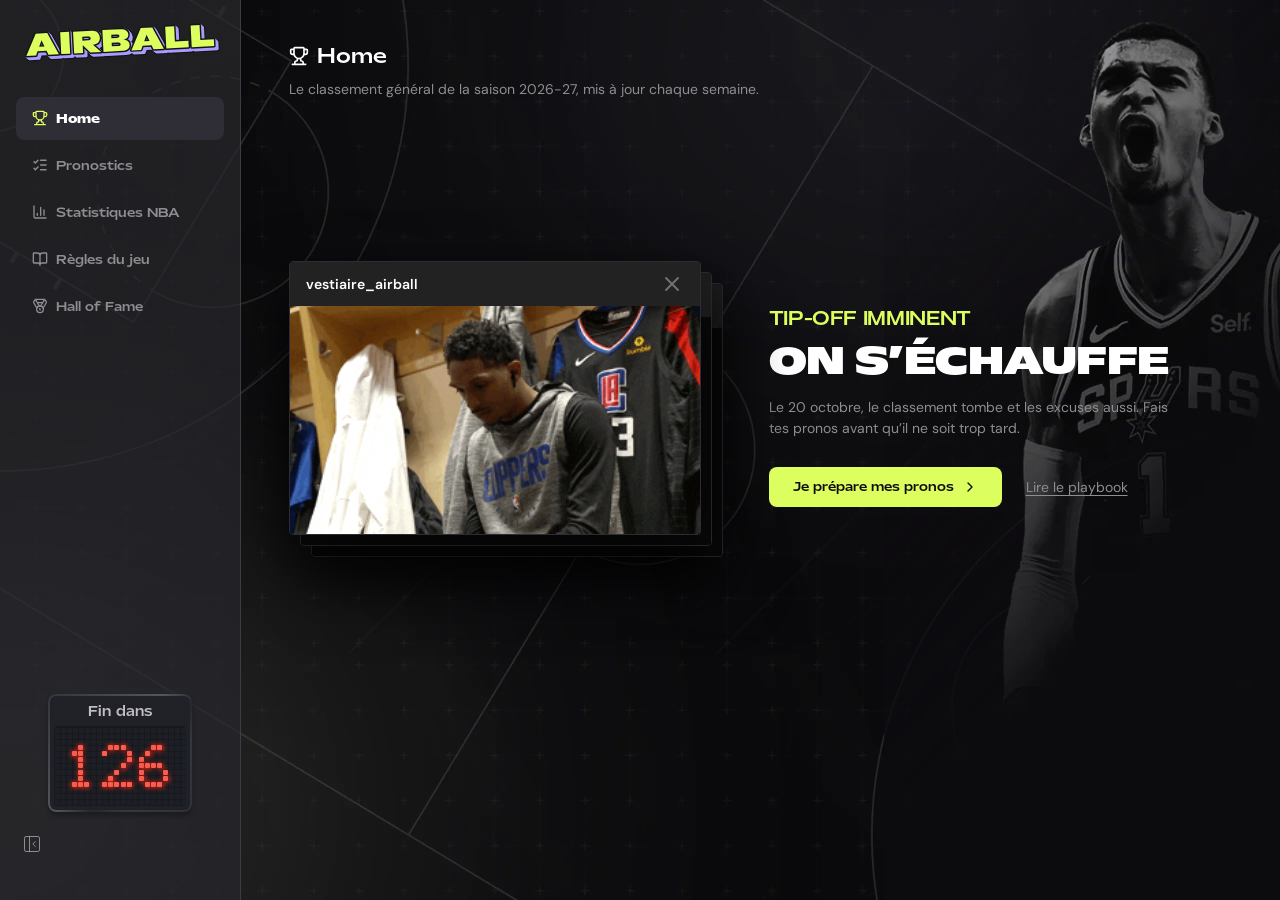
==== commit e73e4489: "MAJ 21/10" ====
--- a/index.html
+++ b/index.html
@@ -4,7 +4,7 @@
     <meta charset="UTF-8">
     <meta name="viewport" content="width=device-width, initial-scale=1.0">
     <title>Airball - Classement</title>
-    <link rel="stylesheet" href="css/style.css?v=20261021o">
+    <link rel="stylesheet" href="css/style.css?v=20261022a">
 </head>
 <body class="page-home has-hero">
 
@@ -43,11 +43,11 @@
     </div>
 
     <!-- Réglages (config), appels au serveur (api), pages masquées, menu commun, puis logique propre à la page -->
-    <script src="js/config.js?v=20261021o"></script>
-    <script src="js/api.js?v=20261021o"></script>
-    <script src="js/demo.js?v=20261021o"></script>
-    <script src="js/pages-config.js?v=20261021o"></script>
-    <script src="js/common.js?v=20261021o"></script>
-    <script src="js/leaderboard.js?v=20261021o"></script>
+    <script src="js/config.js?v=20261022a"></script>
+    <script src="js/api.js?v=20261022a"></script>
+    <script src="js/demo.js?v=20261022a"></script>
+    <script src="js/pages-config.js?v=20261022a"></script>
+    <script src="js/common.js?v=20261022a"></script>
+    <script src="js/leaderboard.js?v=20261022a"></script>
 </body>
 </html>
--- a/css/style.css
+++ b/css/style.css
@@ -2130,8 +2130,9 @@
     background-image: linear-gradient(90deg, rgba(0, 0, 0, 0.2), rgba(0, 0, 0, 0.2)),
         linear-gradient(140deg, rgba(94, 46, 12, 0.25) 0%, rgba(255, 147, 80, 0.25) 31.95%, rgba(152, 94, 55, 0.25) 56.8%, rgba(36, 25, 12, 0.25) 81.66%);
 }
-.podium-medal { width: 70px; height: 80px; flex-shrink: 0; opacity: 0.8; } /* badges en ×3, transparence comme la maquette Figma */
-.podium-card--bronze .podium-medal { opacity: 0.7; }
+.podium-medal { width: 70px; height: 80px; flex-shrink: 0; } /* badges en ×3, transparence comme la maquette Figma */
+.podium-medal img { opacity: 0.8; }
+.podium-card--bronze .podium-medal img { opacity: 0.7; }
 .podium-medal img, .medal-fallback { width: 100%; height: 100%; object-fit: contain; display: block; }
 .podium-card--gold .medal-fallback { color: #e3b84b; }
 .podium-card--silver .medal-fallback { color: #c9c9c9; }
@@ -3321,7 +3322,7 @@
 .rs-ill--awards { width: 260px; height: 195px; left: 44px; top: -42px; }
 .rs-ill--est.is-lit { clip-path: inset(0 0 0 52%); filter: brightness(2.4); }
 .rs-ill--ouest.is-lit { clip-path: inset(0 52% 0 0); filter: brightness(2.4); }
-/* Laurier plus discret : grisé, pour ne pas concurrencer les chiffres */
+/* Couronne plus discrète : grisée, pour ne pas concurrencer les chiffres */
 .rs-ill--awards { opacity: 0.45; }
 .rs-ill--awards.is-lit { filter: brightness(1.4); opacity: 0.35; }
 .rs-card-title { position: absolute; left: 15px; top: 14px; z-index: 2; font-family: var(--font-display); font-size: 15px; font-weight: 700; line-height: 1; text-transform: uppercase; color: #ffffff; }
@@ -3744,3 +3745,96 @@
     .rs-head { align-items: flex-start; }
     .rs-head .rs-story { margin: 5px 4px 0 5px; }
 }
+
+/* Tooltip « face-à-face » des pronos identiques (comparatif, Résumé) */
+.rs-ident-sq i { cursor: help; transition: transform 0.15s; }
+.rs-ident-sq i.is-tip { outline: 2px solid #ffffff; outline-offset: 2px; }
+.ident-tip { position: absolute; z-index: 60; width: 236px; padding: 12px 14px; box-sizing: border-box; border-radius: 8px;
+    background: #26252b; border: 1px solid #45434c; box-shadow: 0 12px 30px rgba(0, 0, 0, 0.5); color: #e8e7e4; font-family: var(--font-ui);
+    pointer-events: none; opacity: 0; transform: translateY(4px); transition: opacity 0.15s ease, transform 0.15s ease; }
+.ident-tip.is-on { opacity: 1; transform: none; }
+.ident-tip::after { content: ''; position: absolute; left: var(--arrow, 50%); bottom: -7px; width: 12px; height: 12px; margin-left: -6px;
+    background: #26252b; border-right: 1px solid #45434c; border-bottom: 1px solid #45434c; transform: rotate(45deg); }
+.ident-tip.is-below::after { bottom: auto; top: -7px; transform: rotate(225deg); }
+.ident-tip-h { display: flex; align-items: center; gap: 8px; min-width: 0; font-size: 13px; font-weight: 600; color: #ffffff; }
+.ident-tip-h > span { min-width: 0; line-height: 1.2; }
+.ident-tip-h .team-logo { width: 22px; height: 22px; flex-shrink: 0; }
+.ident-tip-h em { margin-left: auto; flex-shrink: 0; padding: 2px 8px; border-radius: 999px; font-style: normal; font-size: 11px; font-weight: 600; color: #8e8d91; }
+.ident-tip-h em.is-same { background: var(--accent-lime); color: #141417; font-weight: 700; }
+.ident-tip-w { display: grid; grid-template-columns: 1fr 1fr; gap: 6px; margin-top: 10px; }
+.ident-tip-cell { min-width: 0; padding: 6px 8px; border-radius: 4px; background: #1c1b20; border-left: 3px solid var(--violet); }
+.ident-tip-cell.is-b { border-left-color: var(--corail); }
+.ident-tip-cell small { display: block; overflow: hidden; text-overflow: ellipsis; white-space: nowrap; font-size: 11px; color: #8e8d91; }
+.ident-tip-cell b { display: block; margin-top: 2px; font-family: var(--font-display); font-size: 15px; font-weight: 700; color: #ffffff; }
+.ident-tip-cell b.is-name { font-size: 12px; line-height: 1.25; }
+
+/* Podium : rang en étiquette à cheval sous le badge, couleur du métal */
+.podium-medal { position: relative; }
+.podium-rank { position: absolute; left: 50%; bottom: -8px; transform: translateX(-50%); height: 22px; padding: 0 10px; display: inline-flex; align-items: center;
+    border-radius: 4px; background: var(--metal, #c9c9c9); color: #141417; font-family: var(--font-display); font-size: 12px; white-space: nowrap; box-shadow: 0 4px 10px rgba(0, 0, 0, 0.35); }
+.podium-card--gold { --metal: #e3b84b; }
+.podium-card--silver { --metal: #c9c9c9; }
+.podium-card--bronze { --metal: #d08a55; }
+@media (max-width: 768px) { .podium-rank { height: 18px; padding: 0 7px; font-size: 10px; bottom: -6px; } }
+
+/* Leader d'une catégorie : petite étoile lime à côté du chiffre */
+.lead-val { position: relative; display: inline-block; }
+/* Étoile en dehors du flux : le chiffre reste centré dans sa colonne */
+.lead-val .lead-star { position: absolute; left: 100%; top: 50%; margin: -6px 0 0 4px; }
+.lead-star { width: 12px; height: 12px; flex-shrink: 0; color: var(--accent-lime); filter: drop-shadow(0 0 4px rgba(220, 254, 95, 0.45)); }
+.podium-stats .lead-star { width: 11px; height: 11px; }
+
+/* ==========================================
+   PAGE STATISTIQUES NBA : tableaux façon Pronostics + mini-podiums maillots
+   ========================================== */
+/* Titres des tableaux (pages Pronostics et Statistiques NBA) : tout en Mattone, en capitales */
+.pronostics-card h3.pt-title, .pronostics-card h3.pt-title span { font-family: var(--font-display); font-weight: 700; text-transform: uppercase; letter-spacing: 0.02em; }
+
+.nba-confs { margin-top: 0; }
+.card.nba-conf, .card.nba-podiums { padding: 0 0 20px; gap: 0; overflow: hidden; }
+/* Deux conférences côte à côte : le % est redondant avec le bilan (tri « Bilan » = pourcentage) */
+.nba-table .nba-pct { display: none; }
+.nba-head { display: flex; align-items: baseline; justify-content: space-between; gap: 12px; padding-right: 24px; }
+.nba-head span { font-size: 12px; color: #8e8d91; white-space: nowrap; }
+.nba-conf-loading { padding-top: 56px; }
+.nba-error { margin: 0 24px; }
+/* Pas de colonne « Pts » ici : la dernière colonne ne prend pas le style des points */
+.nba-table th:last-child, .nba-table td:last-child { border-left: none; width: auto; text-align: right; padding-right: 24px !important; }
+.nba-table .pt-rank { width: 52px; }
+.nba-streak { display: inline-block; min-width: 34px; padding: 3px 0; border-radius: 999px; font-weight: 700; text-align: center; }
+.nba-streak.is-w { background: rgba(104, 254, 131, 0.12); color: #68fe83; }
+.nba-streak.is-l { background: rgba(250, 83, 65, 0.12); color: #fa7a6a; }
+/* Liseré de zone à gauche : lime = playoffs, gris = play-in */
+.nba-table tbody tr td:first-child { box-shadow: inset 3px 0 0 transparent; }
+.nba-table tbody tr.is-playoffs td:first-child { box-shadow: inset 3px 0 0 var(--accent-lime); }
+.nba-table tbody tr.is-playin td:first-child { box-shadow: inset 3px 0 0 #6b6b73; }
+@media (max-width: 1280px) and (min-width: 1101px) { .nba-table .nba-gb { display: none; } }
+@media (max-width: 768px) {
+    .nba-table .pt-l10 { display: none; }
+    .nba-head { padding-right: 12px; }
+    .nba-table th:last-child, .nba-table td:last-child { padding-right: 12px !important; }
+}
+
+.nba-podiums { margin-top: 24px; }
+.nba-podiums .nba-head { margin-bottom: 4px; }
+.pd-grid { display: grid; grid-template-columns: repeat(3, minmax(0, 1fr)); gap: 12px; padding: 0 24px; }
+.pd-card { padding: 16px 16px 14px; background: #1e1e23; border: 1px solid #2d2c34; border-radius: 6px; min-width: 0; }
+.pd-card h4 { margin: 0 0 12px; font-family: var(--font-display); font-size: 13px; text-transform: uppercase; color: #ffffff; }
+.pd-row { display: grid; grid-template-columns: 1fr 1.25fr 1fr; align-items: end; gap: 6px; text-align: center; }
+.pd-p { display: flex; flex-direction: column; align-items: center; min-width: 0; }
+.pd-jersey { display: block; width: 40px; height: auto; filter: drop-shadow(0 4px 8px rgba(0, 0, 0, 0.3)); }
+.pd-p.is-1 .pd-jersey { width: 56px; }
+.pd-empty { width: 40px; height: 62px; }
+.pd-p b { margin-top: 6px; font-size: 12px; font-weight: 600; line-height: 1.2; color: #e8e7e4; overflow: hidden; display: -webkit-box; -webkit-line-clamp: 2; -webkit-box-orient: vertical; }
+.pd-p.is-1 b { font-size: 13px; color: #ffffff; }
+.pd-tag { margin-top: 6px; height: 18px; padding: 0 8px; display: inline-flex; align-items: center; border-radius: 4px; font-family: var(--font-display); font-size: 10px; color: #141417; }
+.pd-p.is-1 .pd-tag { background: #e3b84b; }
+.pd-p.is-2 .pd-tag { background: #c9c9c9; }
+.pd-p.is-3 .pd-tag { background: #d08a55; }
+@media (max-width: 1100px) { .pd-grid { grid-template-columns: repeat(2, minmax(0, 1fr)); } }
+@media (max-width: 640px) { .pd-grid { grid-template-columns: 1fr; padding: 0 12px; } }
+.nba-table .pt-labels th:last-child .pt-sort { justify-content: flex-end; padding-right: 0; }
+.nba-table td.nba-streak-col { text-align: right; }
+@media (max-width: 768px) {
+    .nba-head span { display: none; }
+}
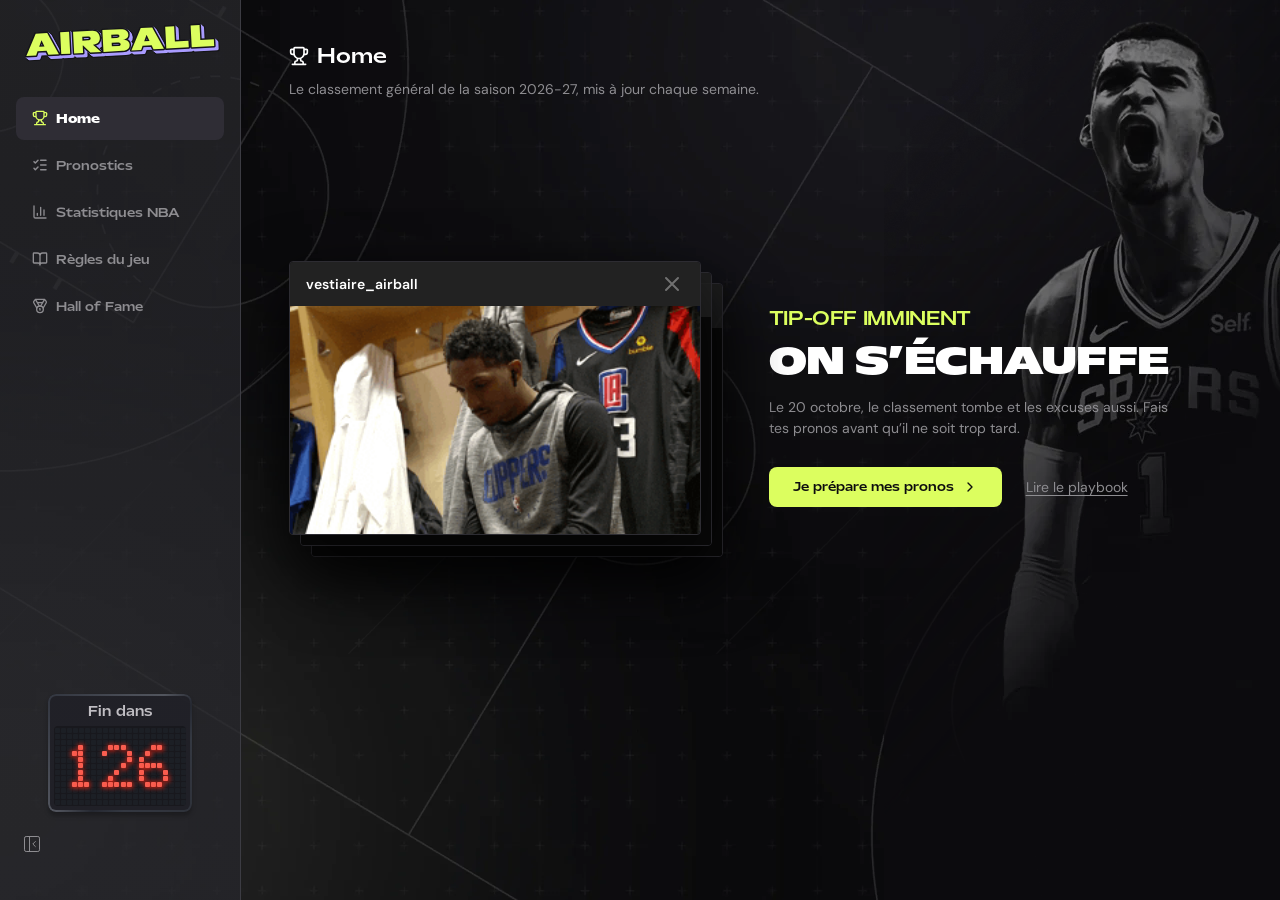
==== commit 1e449f42: "Airball + mesures" ====
--- a/index.html
+++ b/index.html
@@ -4,7 +4,7 @@
     <meta charset="UTF-8">
     <meta name="viewport" content="width=device-width, initial-scale=1.0">
     <title>Airball - Classement</title>
-    <link rel="stylesheet" href="css/style.css?v=20261022a">
+    <link rel="stylesheet" href="css/style.css?v=20261022d">
 </head>
 <body class="page-home has-hero">
 
@@ -43,11 +43,11 @@
     </div>
 
     <!-- Réglages (config), appels au serveur (api), pages masquées, menu commun, puis logique propre à la page -->
-    <script src="js/config.js?v=20261022a"></script>
-    <script src="js/api.js?v=20261022a"></script>
-    <script src="js/demo.js?v=20261022a"></script>
-    <script src="js/pages-config.js?v=20261022a"></script>
-    <script src="js/common.js?v=20261022a"></script>
-    <script src="js/leaderboard.js?v=20261022a"></script>
+    <script src="js/config.js?v=20261022d"></script>
+    <script src="js/api.js?v=20261022d"></script>
+    <script src="js/demo.js?v=20261022d"></script>
+    <script src="js/pages-config.js?v=20261022d"></script>
+    <script src="js/common.js?v=20261022d"></script>
+    <script src="js/leaderboard.js?v=20261022d"></script>
 </body>
 </html>
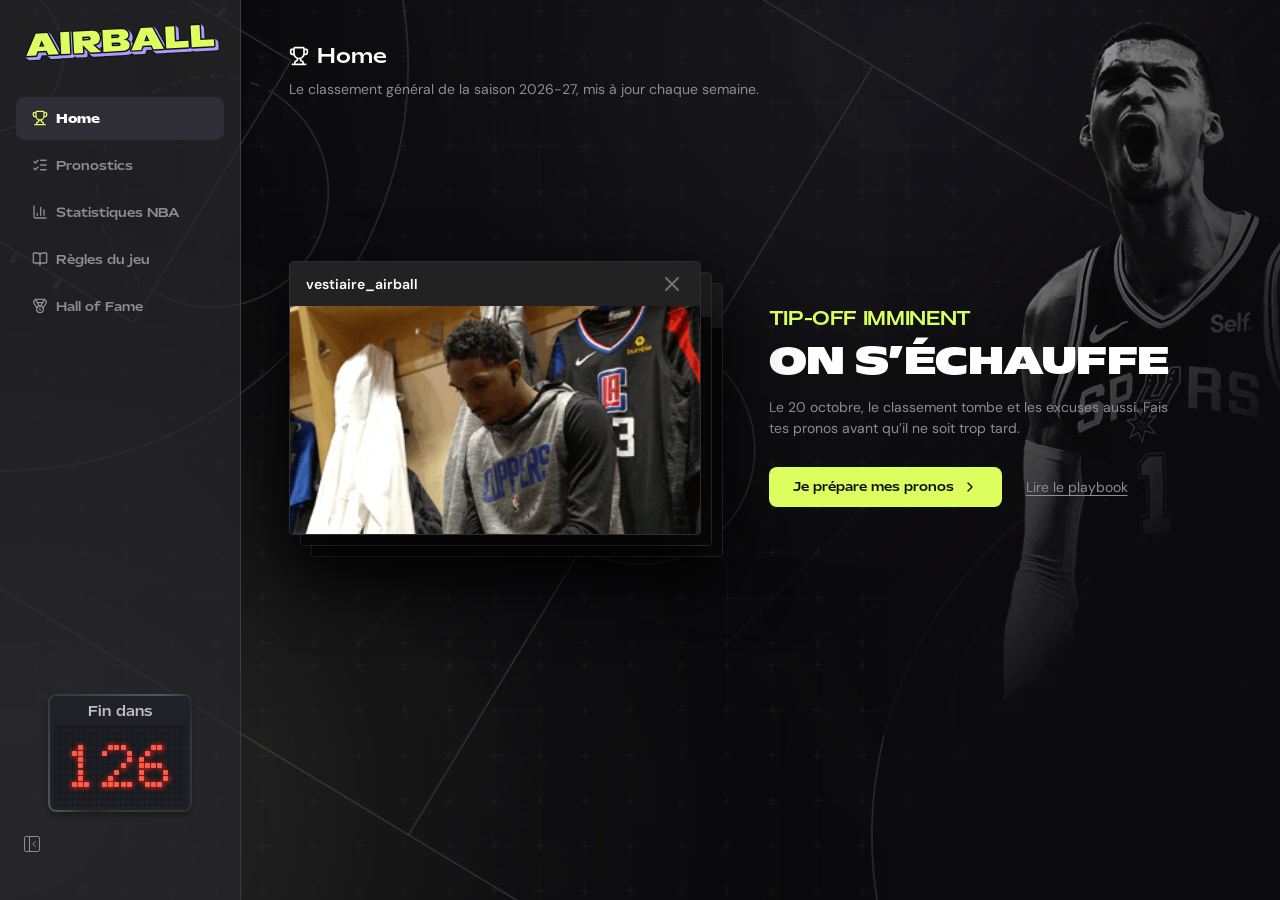
==== commit 8398c0aa: "NEW" ====
--- a/index.html
+++ b/index.html
@@ -4,7 +4,7 @@
     <meta charset="UTF-8">
     <meta name="viewport" content="width=device-width, initial-scale=1.0">
     <title>Airball - Classement</title>
-    <link rel="stylesheet" href="css/style.css?v=20261022d">
+    <link rel="stylesheet" href="css/style.css?v=20261028g">
 </head>
 <body class="page-home has-hero">
 
@@ -43,11 +43,11 @@
     </div>
 
     <!-- Réglages (config), appels au serveur (api), pages masquées, menu commun, puis logique propre à la page -->
-    <script src="js/config.js?v=20261022d"></script>
-    <script src="js/api.js?v=20261022d"></script>
-    <script src="js/demo.js?v=20261022d"></script>
-    <script src="js/pages-config.js?v=20261022d"></script>
-    <script src="js/common.js?v=20261022d"></script>
-    <script src="js/leaderboard.js?v=20261022d"></script>
+    <script src="js/config.js?v=20261028g"></script>
+    <script src="js/api.js?v=20261028g"></script>
+    <script src="js/demo.js?v=20261028g"></script>
+    <script src="js/pages-config.js?v=20261028g"></script>
+    <script src="js/common.js?v=20261028g"></script>
+    <script src="js/leaderboard.js?v=20261028g"></script>
 </body>
 </html>
--- a/css/style.css
+++ b/css/style.css
@@ -3343,7 +3343,7 @@
 .rs-box-t { font-family: var(--font-display); font-size: 13px; font-weight: 700; text-transform: uppercase; color: #ffffff; }
 .rs-link { padding: 0; background: none; border: none; font-family: inherit; font-size: 12px; color: #8e8d91; text-decoration: underline; text-underline-offset: 3px; cursor: pointer; }
 .rs-link:hover { color: #ffffff; }
-.rs-spark { display: block; width: 100%; height: 96px; }
+.rs-spark { display: block; width: 100%; height: auto; max-height: 160px; overflow: visible; }
 .rs-tick { font-family: var(--font-ui); font-size: 10px; fill: #5d5d68; }
 .rs-last { font-family: var(--font-ui); font-size: 12px; font-weight: 700; }
 .rs-empty { margin: 0; font-size: 13px; color: #8e8d91; }
@@ -3794,8 +3794,10 @@
 .card.nba-conf, .card.nba-podiums { padding: 0 0 20px; gap: 0; overflow: hidden; }
 /* Deux conférences côte à côte : le % est redondant avec le bilan (tri « Bilan » = pourcentage) */
 .nba-table .nba-pct { display: none; }
-.nba-head { display: flex; align-items: baseline; justify-content: space-between; gap: 12px; padding-right: 24px; }
-.nba-head span { font-size: 12px; color: #8e8d91; white-space: nowrap; }
+.nba-head { display: flex; flex-direction: column; align-items: flex-start; gap: 0; padding-bottom: 16px; }
+/* Sous-titre sous le titre (« Saison régulière 2026-27 ») */
+.pronostics-card .nba-head h3.pt-title { margin-bottom: 4px; }
+.nba-head span { padding: 0 24px; font-size: 12px; color: #8e8d91; }
 .nba-conf-loading { padding-top: 56px; }
 .nba-error { margin: 0 24px; }
 /* Pas de colonne « Pts » ici : la dernière colonne ne prend pas le style des points */
@@ -3811,7 +3813,7 @@
 @media (max-width: 1280px) and (min-width: 1101px) { .nba-table .nba-gb { display: none; } }
 @media (max-width: 768px) {
     .nba-table .pt-l10 { display: none; }
-    .nba-head { padding-right: 12px; }
+    .nba-head span { padding: 0 12px; }
     .nba-table th:last-child, .nba-table td:last-child { padding-right: 12px !important; }
 }
 
@@ -3836,5 +3838,57 @@
 .nba-table .pt-labels th:last-child .pt-sort { justify-content: flex-end; padding-right: 0; }
 .nba-table td.nba-streak-col { text-align: right; }
 @media (max-width: 768px) {
-    .nba-head span { display: none; }
-}
+}
+
+/* Fiche d'un joueur : rang exact = ligne en vert léger ; points en couleur, sans pastille */
+.pt-table tr.is-exact td { background-color: rgba(104, 254, 131, 0.08); }
+.pt-table tr.is-exact td.pt-rank { box-shadow: inset 3px 0 0 #68fe83; }
+.pt-table:not(.pt-table--duel) td.pt-pts.is-hit { color: #68fe83; }
+.pt-table:not(.pt-table--duel) td.pt-pts.is-close { color: #e2fe68; }
+
+/* Pastille « Champion » : même forme que « À 6 pts du leader » */
+.rs-meta .rs-champ { height: 28px; padding: 0 12px; flex-shrink: 0; border: 1px solid #3c3c43; border-radius: 4px; font-size: 13px; color: #c0bec3; white-space: nowrap; }
+@media (max-width: 768px) { .rs-meta .rs-champ { height: 26px; padding: 0 10px; font-size: 12px; } }
+/* Fiche d'un joueur : écart de 1 (1 point) = ligne en jaune léger */
+.pt-table tr.is-near td { background-color: rgba(226, 254, 104, 0.06); }
+.pt-table tr.is-near td.pt-rank { box-shadow: inset 3px 0 0 #e2fe68; }
+
+/* Awards sans favoris réels : « Choix du groupe » (pronos révélés) ou bloc d'attente */
+.pd-group-intro { grid-column: 1 / -1; display: flex; align-items: center; gap: 10px; margin: 0 0 4px; font-size: 13px; color: #c0bec3; }
+.pd-group-intro span { flex-shrink: 0; padding: 2px 8px; border-radius: 999px; background: rgba(169, 155, 255, 0.15); color: #a99bff; font-size: 11px; font-weight: 600; }
+.pd-group-row { display: flex; align-items: center; gap: 14px; }
+.pd-group-row .pd-jersey { width: 44px; flex-shrink: 0; }
+.pd-group-row b { display: block; font-size: 14px; color: #ffffff; line-height: 1.25; }
+.pd-group-row b small { font-weight: 400; color: #c0bec3; }
+.pd-group-sub { display: block; margin-top: 4px; font-size: 11px; color: #8e8d91; }
+.pd-grid.is-wait { display: block; }
+.pd-wait { position: relative; overflow: hidden; display: grid; grid-template-columns: 1fr 240px; gap: 24px; align-items: center; padding: 26px 28px; background: #1e1e23; border: 1px solid #2d2c34; border-radius: 6px; }
+.pd-wait h4 { margin: 0 0 8px; font-family: var(--font-display); font-size: 22px; text-transform: uppercase; color: #ffffff; }
+.pd-wait p { margin: 0 0 16px; max-width: 52ch; font-size: 14px; line-height: 1.5; color: #8e8d91; }
+.pd-wait-chips { display: flex; flex-wrap: wrap; gap: 8px; }
+.pd-wait-chips span { height: 30px; padding: 0 12px; display: inline-flex; align-items: center; border: 1px solid #3c3c43; border-radius: 4px; font-size: 12px; color: #c0bec3; }
+.pd-wait img { width: 240px; opacity: 0.55; }
+@media (max-width: 768px) {
+    .pd-wait { grid-template-columns: 1fr; padding: 20px; }
+    .pd-wait img { display: none; }
+    .pd-wait h4 { font-size: 18px; }
+    .pd-group-intro { flex-direction: column; align-items: flex-start; gap: 6px; }
+}
+
+/* Statistiques NBA : top 3 de chaque stat en liste, moyenne par match à droite */
+.st-card h4 { display: flex; align-items: baseline; justify-content: space-between; }
+.st-card h4 small { font-family: var(--font-ui); font-size: 11px; font-weight: 400; text-transform: none; color: #8e8d91; }
+.st-row { display: grid; grid-template-columns: 36px 30px minmax(0, 1fr) auto; align-items: center; gap: 10px; padding: 8px 6px; border-radius: 4px; }
+.st-row + .st-row { border-top: 1px solid #2d2c34; }
+.st-row .pd-tag { margin: 0; justify-self: start; }
+.st-row.is-1 .pd-tag { background: #e3b84b; }
+.st-row.is-2 .pd-tag { background: #c9c9c9; }
+.st-row.is-3 .pd-tag { background: #d08a55; }
+.st-jersey .pd-jersey, .st-jersey .pd-empty { width: 30px; height: auto; }
+.st-who { min-width: 0; }
+.st-who b { display: block; font-size: 13px; font-weight: 600; line-height: 1.25; color: #ffffff; }
+.st-who small { display: block; font-size: 11px; color: #8e8d91; white-space: nowrap; overflow: hidden; text-overflow: ellipsis; }
+.st-val { font-family: var(--font-display); font-size: 18px; color: #ffffff; font-variant-numeric: tabular-nums; }
+.st-row.is-1 { background: rgba(220, 254, 95, 0.06); border-top-color: transparent; }
+.st-row.is-1 + .st-row { border-top-color: transparent; }
+.st-row.is-1 .st-val { font-size: 22px; color: var(--accent-lime); }
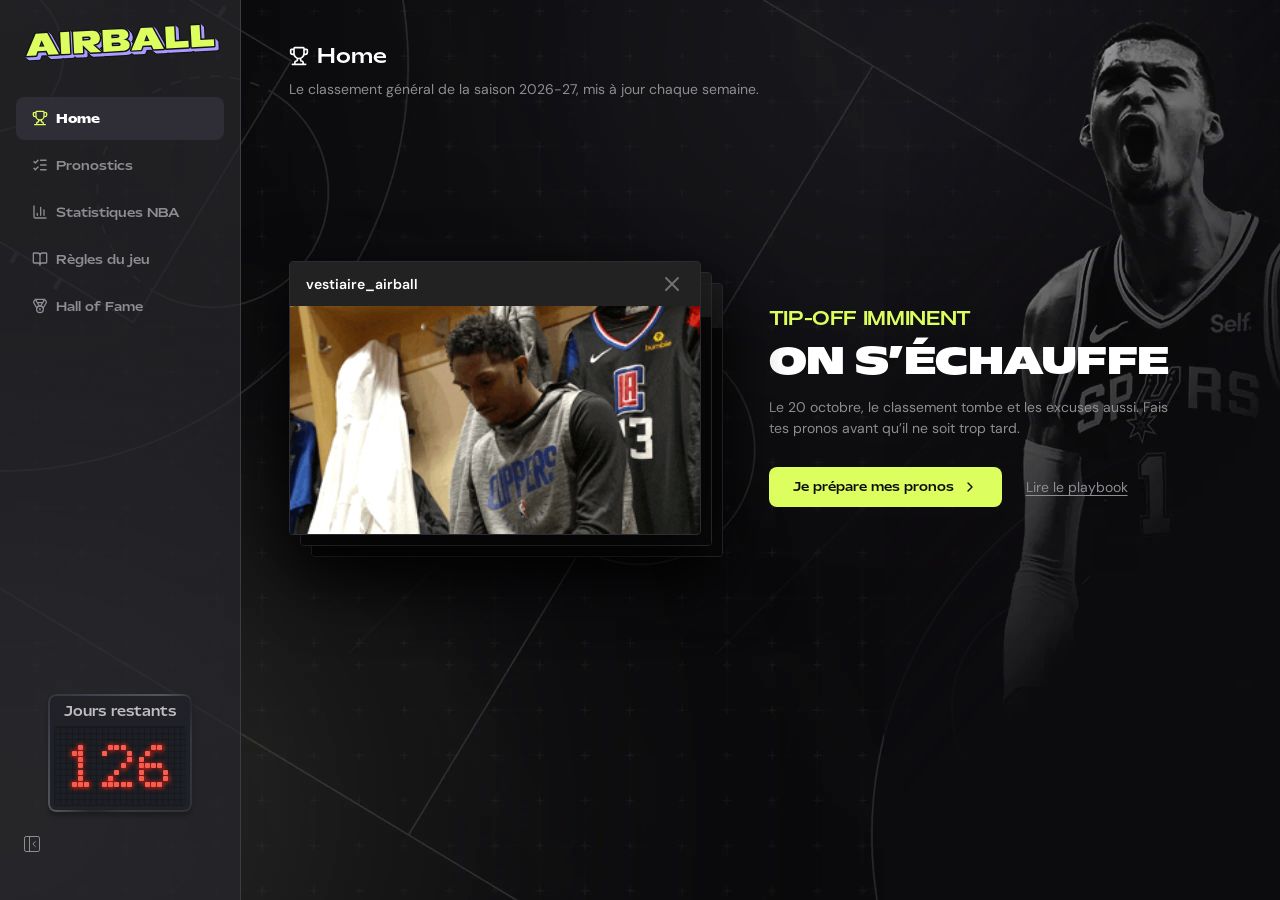
==== commit ffad827d: "Mobile friendly" ====
--- a/index.html
+++ b/index.html
@@ -4,7 +4,7 @@
     <meta charset="UTF-8">
     <meta name="viewport" content="width=device-width, initial-scale=1.0">
     <title>Airball - Classement</title>
-    <link rel="stylesheet" href="css/style.css?v=20261028g">
+    <link rel="stylesheet" href="css/style.css?v=20261108k">
 </head>
 <body class="page-home has-hero">
 
@@ -43,11 +43,11 @@
     </div>
 
     <!-- Réglages (config), appels au serveur (api), pages masquées, menu commun, puis logique propre à la page -->
-    <script src="js/config.js?v=20261028g"></script>
-    <script src="js/api.js?v=20261028g"></script>
-    <script src="js/demo.js?v=20261028g"></script>
-    <script src="js/pages-config.js?v=20261028g"></script>
-    <script src="js/common.js?v=20261028g"></script>
-    <script src="js/leaderboard.js?v=20261028g"></script>
+    <script src="js/config.js?v=20261108k"></script>
+    <script src="js/api.js?v=20261108k"></script>
+    <script src="js/demo.js?v=20261108k"></script>
+    <script src="js/pages-config.js?v=20261108k"></script>
+    <script src="js/common.js?v=20261108k"></script>
+    <script src="js/leaderboard.js?v=20261108k"></script>
 </body>
 </html>
--- a/css/style.css
+++ b/css/style.css
@@ -461,7 +461,7 @@
         padding: 4px 3px 3px;
         gap: 4px;
     }
-    .shot-clock-label { font-size: 9px; }
+    .shot-clock-label { font-size: 10px; }
     .shot-clock-screen { --led: 3px; --led-gap: 1px; height: 36px; }
     .sidebar-top { min-height: 62px; }
     .sidebar {
@@ -2148,7 +2148,7 @@
     font-family: var(--font-ui);
 }
 .podium-stats div { display: flex; flex-direction: column; gap: 4px; min-width: 0; }
-.podium-stats dt { order: 0; font-size: 8px; font-weight: 600; text-transform: uppercase; color: #b1a998; white-space: nowrap; }
+.podium-stats dt { order: 0; font-size: 10px; font-weight: 600; text-transform: uppercase; color: #b1a998; white-space: nowrap; }
 .podium-stats dd { margin: 0; font-size: 20px; font-weight: 500; color: #c0bec3; font-variant-numeric: tabular-nums; }
 
 .podium-player { display: flex; align-items: center; gap: 8px; }
@@ -2523,6 +2523,17 @@
 .rules-page .lot-thumb img.lot-thumb-svg { position: absolute; top: -1px; left: 50%; width: 78%; height: auto; padding: 0; transform: translateX(-50%); object-fit: initial; }
 .rules-page .lot-history-name { font-size: 16px; font-weight: 500; color: #ffffff; }
 .rules-page .lot-history-meta { font-size: 14px; color: #c0bec3; }
+/* Bloc caché tant que le Hall of Fame est vide (display: flex l'emportait sur l'attribut hidden) */
+.lot-history[hidden] { display: none; }
+/* Téléphone et tablette : une seule colonne, marges normales */
+@media (max-width: 1100px) {
+    .rules-page .lot-body { grid-template-columns: minmax(0, 1fr); padding: 20px 16px; }
+}
+@media (max-width: 640px) {
+    .rules-page .lot-main { align-items: flex-start; gap: 16px; }
+    .rules-page .lot-visual { width: 88px; height: 88px; }
+    .rules-page .lot-visual img { padding: 8px 0; }
+}
 
 /* Barème : lignes de 72 px, points en capitales violet clair (maquette) */
 .rules-page .rules-row { min-height: 72px; padding: 16px 24px; gap: 16px; border-bottom-color: #303034; }
@@ -2676,6 +2687,7 @@
     text-underline-offset: 3px;
     cursor: pointer;
 }
+.player-card-compare::before { content: ''; position: absolute; inset: -12px -20px; }
 .player-card-compare:hover { color: var(--accent-lime); }
 .player-card-compare:focus-visible { outline: 2px solid var(--accent-lime); outline-offset: 2px; border-radius: 3px; }
 .player-card-check { position: absolute; right: 10px; bottom: 10px; width: 22px; height: 22px; color: var(--accent-lime); opacity: 0; transition: opacity 0.15s; pointer-events: none; }
@@ -2713,7 +2725,7 @@
     .players-grid { padding: 16px; grid-template-columns: repeat(2, minmax(0, 1fr)); gap: 12px; }
     .player-card { padding-bottom: 68px; }
     .player-card-name { bottom: 36px; }
-    .player-card-compare { bottom: 10px; }
+    .player-card-compare { bottom: 10px; font-size: 12px; }
     .player-card-check { right: 8px; bottom: 8px; }
     .players-foot { padding: 12px 16px 16px; flex-direction: column; align-items: stretch; gap: 8px; }
     .players-hint { text-align: center; }
@@ -3892,3 +3904,258 @@
 .st-row.is-1 { background: rgba(220, 254, 95, 0.06); border-top-color: transparent; }
 .st-row.is-1 + .st-row { border-top-color: transparent; }
 .st-row.is-1 .st-val { font-size: 22px; color: var(--accent-lime); }
+
+
+/* ==========================================
+   TÉLÉPHONE ET TABLETTE : BARRE D'ONGLETS EN BAS (variante A, 08/11/2026)
+   L'en-tête se réduit au logo + compteur ; les pages passent dans une barre fixée en bas,
+   toujours sous le pouce. Sur ordinateur, rien ne change.
+   ========================================== */
+.nav-label-short { display: none; }
+@media (max-width: 900px) {
+    :root { --tabbar-h: 64px; --tabbar-space: calc(var(--tabbar-h) + env(safe-area-inset-bottom, 0px)); }
+
+    /* En-tête compact : logo à gauche, compteur à droite, sur une ligne */
+    .sidebar { padding: 10px 16px; gap: 0; }
+    .sidebar-main { gap: 0; }
+    .sidebar-top { min-height: 44px; }
+    .sidebar-logo { width: 132px; }
+    .shot-clock {
+        top: 50%;
+        transform: translateY(-50%);
+        width: auto;
+        padding: 4px 6px 4px 8px;
+        flex-direction: row;
+        align-items: center;
+        gap: 8px;
+    }
+    .shot-clock-label { width: 50px; font-size: 10px; line-height: 1.15; text-align: right; white-space: normal; }
+    .shot-clock-screen { flex: none; width: 72px; height: 30px; }
+
+    /* Barre d'onglets */
+    .nav-list {
+        position: fixed;
+        left: 0;
+        right: 0;
+        bottom: 0;
+        z-index: 30;
+        margin: 0;
+        padding: 6px 4px calc(6px + env(safe-area-inset-bottom, 0px));
+        gap: 0;
+        overflow: visible;
+        background: rgba(18, 18, 20, 0.96);
+        -webkit-backdrop-filter: blur(12px);
+        backdrop-filter: blur(12px);
+        border-top: 1px solid #26262a;
+    }
+    .nav-item {
+        flex: 1 1 0;
+        min-width: 0;
+        min-height: 52px;
+        padding: 4px 2px;
+        flex-direction: column;
+        justify-content: center;
+        gap: 4px;
+        font-family: var(--font-ui);
+        font-size: 11px;
+        font-weight: 500;
+        color: #8e8d91;
+    }
+    .nav-item svg { width: 22px; height: 22px; color: currentColor; }
+    .nav-item:hover { background: none; }
+    .nav-item.active { background: none; color: var(--accent-lime); font-weight: 700; }
+    .nav-item.active svg { color: var(--accent-lime); }
+    /* Libellé long gardé pour les lecteurs d'écran, libellé court affiché */
+    .nav-item:has(.nav-label-short) .nav-label { position: absolute; width: 1px; height: 1px; overflow: hidden; clip: rect(0 0 0 0); white-space: nowrap; }
+    .nav-label-short { display: inline; }
+
+    /* Le contenu ne passe jamais sous la barre */
+    .container:has(> #header-container) { padding-bottom: calc(var(--tabbar-space) + 24px); }
+    .demo-banner, .preview-banner { bottom: calc(var(--tabbar-space) + 12px); }
+    .players-foot { bottom: var(--tabbar-space); }
+}
+
+/* Home sur téléphone : podium « en marches » (2e, 1er, 3e côte à côte), total seul.
+   Le détail Est / Ouest / Stats / Awards reste dans la fiche du joueur. */
+@media (max-width: 640px) {
+    .podium { grid-template-columns: repeat(3, minmax(0, 1fr)); gap: 8px; align-items: end; }
+    .podium-card,
+    .podium-card--gold, .podium-card--silver, .podium-card--bronze { order: 0; }
+    .podium-card { height: 196px; padding: 14px 8px 12px; gap: 8px; justify-content: flex-start; border-radius: 10px 10px 4px 4px; }
+    .podium-card--gold { height: 220px; }
+    .podium-card--bronze { height: 186px; }
+    .podium-medal { width: 34px; height: 39px; }
+    .podium-rank { height: 16px; padding: 0 6px; font-size: 10px; bottom: -6px; }
+    .podium-body { flex: 1; gap: 6px; justify-content: space-between; align-items: center; }
+    .podium-player { order: -1; flex-direction: column; gap: 6px; width: 100%; }
+    .podium-player .trend { display: none; }
+    .podium-avatar { width: 40px; height: 40px; }
+    .podium-name { flex: none; width: 100%; text-align: center; white-space: normal; font-size: 12px; line-height: 1.25; }
+    .podium-name .lb-link { display: -webkit-box; -webkit-line-clamp: 2; -webkit-box-orient: vertical; overflow: hidden; }
+    .podium-name .player-prenom { display: none; }
+    .podium-stats { display: block; }
+    .podium-stats div:not(:last-child) { display: none; }
+    .podium-stats div:last-child { align-items: center; gap: 0; }
+    .podium-stats div:last-child dt { position: absolute; width: 1px; height: 1px; overflow: hidden; clip: rect(0 0 0 0); }
+    .podium-stats div:last-child dd { font-family: var(--font-display); font-size: 18px; font-weight: 700; color: #ffffff; }
+    .podium-stats div:last-child dd::after { content: ' pts'; font-family: var(--font-ui); font-size: 12px; font-weight: 500; color: #c0bec3; }
+}
+/* Très petits écrans (320 px) : un pseudo d'un seul long mot passe à la ligne plutôt que d'être rogné */
+@media (max-width: 360px) { .podium-name .lb-link { overflow-wrap: anywhere; } }
+
+/* ==========================================
+   RETOURS DE LA REVIEW MOBILE (08/11/2026, suite)
+   ========================================== */
+
+/* Home, podium en marches : plus de médaille, la pastille « 1er / 2e / 3e » est posée sur la photo */
+@media (max-width: 640px) {
+    .podium-card { height: 176px; padding-top: 16px; }
+    .podium-card--gold { height: 198px; }
+    .podium-card--bronze { height: 166px; }
+    .podium-medal { position: relative; z-index: 2; width: 100%; height: 0; margin-bottom: -8px; }
+    .podium-medal img, .podium-medal .medal-fallback { display: none; }
+    .podium-rank { top: 42px; bottom: auto; height: 18px; padding: 0 7px; font-size: 11px; }
+    .podium-avatar { width: 52px; height: 52px; border-width: 1.5px; border-radius: 8px; font-size: 18px; }
+    .podium-player { gap: 10px; }
+}
+
+/* Pronostics : cartes des joueurs plus petites sur téléphone (3 par ligne) */
+@media (max-width: 640px) {
+    .players-grid { grid-template-columns: repeat(3, minmax(0, 1fr)); gap: 8px; padding: 12px; }
+    .player-card { padding-bottom: 66px; }
+    .player-card-photo { font-size: 36px; }
+    .player-card-name { left: 4px; right: 4px; bottom: 30px; font-size: 12px; }
+    .player-card-name .player-prenom { font-size: 11px; }
+    .player-card-compare { bottom: 6px; font-size: 11px; }
+    .player-card-check { width: 18px; height: 18px; right: 5px; bottom: 6px; }
+}
+
+/* Fiche pronos, onglets Est / Ouest : colonne « Prono » en tête, sans rang réel, Bilan ni L10 (téléphone) */
+.pt-table .pt-prono-first { display: none; }
+@media (max-width: 768px) {
+    .pt-table:has(.pt-prono-first) .pt-prono-first { display: table-cell; width: 46px; padding-left: 12px; text-align: left; font-weight: 700; color: #ffffff; }
+    .pt-table:has(.pt-prono-first) th.pt-prono-first .pt-sort { justify-content: flex-start; padding-left: 0; }
+    .pt-table:has(.pt-prono-first) .pt-rank,
+    .pt-table:has(.pt-prono-first) .pt-bilan,
+    .pt-table:has(.pt-prono-first) .pt-l10,
+    .pt-table:has(.pt-prono-first) .pt-prono,
+    .pt-table:has(.pt-prono-first) .pt-sep { display: none; }
+    .pt-table:has(.pt-prono-first) .pt-num { width: 52px; }
+    .pt-table:has(.pt-prono-first) th:last-child, .pt-table:has(.pt-prono-first) td.pt-pts { width: 44px; }
+    .pt-table tr.is-exact td.pt-prono-first { box-shadow: inset 3px 0 0 #68fe83; }
+    .pt-table tr.is-near td.pt-prono-first { box-shadow: inset 3px 0 0 #e2fe68; }
+    /* Logos d'équipes de retour, avec de l'air entre le numéro et l'équipe */
+    .pt-table .pt-team .team-logo { display: inline-block; width: 20px; height: 20px; flex-shrink: 0; }
+    .pt-table .pt-team .team-inline { display: flex; align-items: center; gap: 8px; min-width: 0; }
+    .pt-table td.pt-team { padding-left: 8px; }
+    /* Duel : logo un peu plus petit, la place est comptée */
+    .pt-table--duel .pt-team .team-logo { width: 18px; height: 18px; }
+    .pt-table--duel .pt-team .team-inline { gap: 6px; }
+}
+
+/* Statistiques NBA : logos, et Bilan / Retard serrés à droite pour laisser la place aux noms */
+@media (max-width: 768px) {
+    .nba-table .pt-rank { width: 30px; }
+    .nba-table .pt-num { width: 40px; }
+    .nba-table .nba-gb { width: 46px; }
+    .nba-table th:last-child, .nba-table td:last-child { width: 56px; }
+    .nba-table .pt-team .team-name { display: block; min-width: 0; overflow: hidden; text-overflow: ellipsis; }
+}
+
+/* Fiche pronos, téléphone : en-tête épuré (sans « À x pts du leader » ni badge champion) */
+@media (max-width: 640px) { .rs-head .rs-meta { display: none; } }
+
+/* Fiche pronos, Résumé : liste de 4 lignes sur téléphone (les grandes cartes restent sur ordinateur) */
+.rs-list, .sa-recap { display: none; }
+@media (max-width: 640px) {
+    .rs-cards { display: none; }
+    .rs-list { display: flex; flex-direction: column; border: 1px solid #2c2c30; border-radius: 12px; background: #1b1b20; overflow: hidden; }
+    .rs-row { display: flex; align-items: center; gap: 10px; min-height: 52px; padding: 0 12px 0 16px; border: none; border-bottom: 1px solid #26262a; background: none; color: #ffffff; font: inherit; text-align: left; cursor: pointer; }
+    .rs-row:last-child { border-bottom: none; }
+    .rs-row:focus-visible { outline: 2px solid var(--accent-lime); outline-offset: -2px; }
+    .rs-row-t { flex: 1; font-family: var(--font-display); font-size: 13px; font-weight: 700; letter-spacing: 0.04em; }
+    .rs-row-v { display: flex; align-items: baseline; gap: 12px; }
+    .rs-row .rs-rank { font-family: var(--font-display); font-size: 20px; font-weight: 900; color: var(--violet); }
+    .rs-row b { min-width: 54px; text-align: right; font-size: 14px; font-weight: 500; color: #c0bec3; }
+    .rs-row-chev { width: 16px; height: 16px; flex-shrink: 0; color: #8e8d91; }
+    /* Comparatif : catégorie, joueur A, joueur B */
+    .rs-list--duel .rs-row-t { flex: 0 0 74px; }
+    .rs-row-side { flex: 1; display: flex; align-items: baseline; gap: 6px; }
+    .rs-row-side.is-b { justify-content: flex-end; }
+    .rs-row-side b { min-width: 0; font-size: 12px; color: #8e8d91; white-space: nowrap; }
+    .rs-row-side .rs-rank { font-size: 18px; }
+    .rs-row-side.is-a .rs-rank { color: var(--duel-a); }
+    .rs-row-side.is-b .rs-rank { color: var(--duel-b); }
+    .rs-row-side.is-behind .rs-rank { opacity: 0.55; }
+}
+
+/* Fiche pronos, comparatif Stats & Awards sur téléphone : récap par catégorie, détail au toucher */
+@media (max-width: 640px) {
+    .sa-duel { display: none; }
+    .sa-recap { display: flex; flex-direction: column; gap: 12px; margin-top: 16px; }
+    .sar-seg { display: flex; padding: 3px; border: 1px solid #2c2c30; border-radius: 999px; background: #17171c; }
+    .sar-seg-btn { flex: 1; min-height: 38px; border: none; border-radius: 999px; background: none; color: #8e8d91; font: 500 14px var(--font-ui); cursor: pointer; }
+    .sar-seg-btn.is-on { background: #2a2a30; color: #ffffff; font-weight: 700; }
+    .sar-seg-btn:focus-visible { outline: 2px solid var(--accent-lime); outline-offset: 1px; }
+    .sar-section[hidden] { display: none; }
+    .sar-head { display: flex; justify-content: space-between; gap: 8px; padding: 0 4px 8px; font-size: 13px; color: #c0bec3; }
+    .sar-head span { display: flex; align-items: center; gap: 6px; min-width: 0; }
+    .sar-head i { width: 8px; height: 8px; border-radius: 50%; flex-shrink: 0; }
+    .sar-head .is-a i { background: var(--duel-a); }
+    .sar-head .is-b i { background: var(--duel-b); }
+    .sar-head .is-a b { color: var(--duel-a); font-family: var(--font-display); font-size: 16px; }
+    .sar-head .is-b b { color: var(--duel-b); font-family: var(--font-display); font-size: 16px; }
+    .sar-list { border: 1px solid #2c2c30; border-radius: 12px; background: #1b1b20; overflow: hidden; }
+    .sar-row { border-bottom: 1px solid #26262a; }
+    .sar-row:last-child { border-bottom: none; }
+    .sar-row summary { display: flex; align-items: center; gap: 8px; min-height: 56px; padding: 0 12px; list-style: none; cursor: pointer; }
+    .sar-row summary::-webkit-details-marker { display: none; }
+    .sar-row summary:focus-visible { outline: 2px solid var(--accent-lime); outline-offset: -2px; }
+    .sar-row[open] summary { background: #202026; }
+    .sar-cat { flex: 1; min-width: 0; display: flex; flex-direction: column; align-items: center; gap: 2px; text-align: center; }
+    .sar-cat b { font-size: 15px; font-weight: 700; color: #ffffff; }
+    .sar-cat small { max-width: 100%; font-size: 12px; color: #8e8d91; white-space: nowrap; overflow: hidden; text-overflow: ellipsis; }
+    .sar-pts { width: 40px; flex-shrink: 0; text-align: center; font-family: var(--font-display); font-size: 16px; font-weight: 900; color: #5d5d68; }
+    .sar-pts.is-a.is-scored { color: var(--duel-a); }
+    .sar-pts.is-b.is-scored { color: var(--duel-b); }
+    .sar-pts.is-behind { opacity: 0.55; }
+    .sar-detail { display: flex; gap: 8px; padding: 10px 12px 14px; background: #202026; }
+    .sar-picks { flex: 1; min-width: 0; margin: 0; padding: 10px; list-style: none; display: flex; flex-direction: column; gap: 8px; border-radius: 8px; }
+    .sar-picks.is-a { background: rgba(169, 155, 255, 0.08); border: 1px solid rgba(169, 155, 255, 0.3); }
+    .sar-picks.is-b { background: rgba(244, 93, 79, 0.08); border: 1px solid rgba(244, 93, 79, 0.3); }
+    /* Numéro dans sa propre colonne : un nom sur 2 lignes reste aligné sous le prénom */
+    .sar-picks li { display: flex; align-items: flex-start; gap: 6px; font-size: 13px; line-height: 1.3; color: #c0bec3; }
+    .sar-n { flex: 0 0 12px; font-size: 11px; line-height: 17px; color: #8e8d91; }
+    .sar-name { flex: 1; min-width: 0; overflow-wrap: break-word; }
+    .sar-picks li.is-hit .sar-name { color: #ffffff; font-weight: 700; }
+    .sar-badge { display: inline-block; white-space: nowrap; vertical-align: 1px; padding: 0 6px; border-radius: 999px; background: #68fe83; color: #1b4422; font-size: 11px; font-weight: 700; line-height: 15px; }
+}
+/* Très petits écrans : les deux listes de picks l'une sous l'autre, pour ne jamais couper un nom */
+@media (max-width: 360px) { .sar-detail { flex-direction: column; } }
+
+/* Fiche pronos, téléphone : première carte centrée (variante 2), rang posé sur la photo, puis points et tendance */
+.rs-head-av { display: contents; }
+.rs-head-rank, .rs-head-line { display: none; }
+@media (max-width: 640px) {
+    .rs-head { flex-direction: column; align-items: center; gap: 6px; padding: 20px 16px 18px; text-align: center; }
+    .rs-head .rs-story { margin: 0; }
+    .rs-head-av { display: inline-flex; position: relative; margin-bottom: 12px; }
+    .rs-head .rs-avatar { width: 76px; height: 76px; border: 2px solid var(--accent-lime); border-radius: 12px; }
+    .rs-head-rank { display: inline-flex; align-items: center; position: absolute; left: 50%; bottom: -10px; transform: translateX(-50%); z-index: 2; height: 22px; padding: 0 10px; border-radius: 999px; background: var(--accent-lime); color: #0c0c0e; font-family: var(--font-display); font-size: 13px; font-weight: 900; white-space: nowrap; }
+    .rs-head .rs-id { align-items: center; gap: 4px; width: 100%; }
+    .rs-head .rs-name { justify-content: center; }
+    .rs-head .rs-name h2 { font-size: 20px; }
+    .rs-head .rs-name .rs-trend { display: none; }
+    .rs-head .rs-stats { display: none; }
+    .rs-head-line { display: flex; align-items: center; justify-content: center; gap: 12px; margin-top: 8px; }
+    .rs-head-pts { display: flex; align-items: baseline; gap: 5px; font-size: 13px; color: #c0bec3; }
+    .rs-head-pts b { font-family: var(--font-display); font-size: 24px; font-weight: 900; color: #ffffff; }
+    .rs-head-line .rs-trend { position: relative; }
+    .rs-head-line .rs-trend::before { content: ''; position: absolute; left: -7px; top: 50%; width: 1px; height: 18px; transform: translateY(-50%); background: #3c3c43; }
+}
+
+/* Tableaux Est / Ouest sur téléphone : plus de trait vertical avant la colonne Pts (il collait à l'Écart) */
+@media (max-width: 768px) {
+    .pt-table th:last-child, .pt-table td.pt-pts { border-left: none; }
+    .pt-table:has(.pt-prono-first) .pt-ecart { padding-right: 6px; }
+}
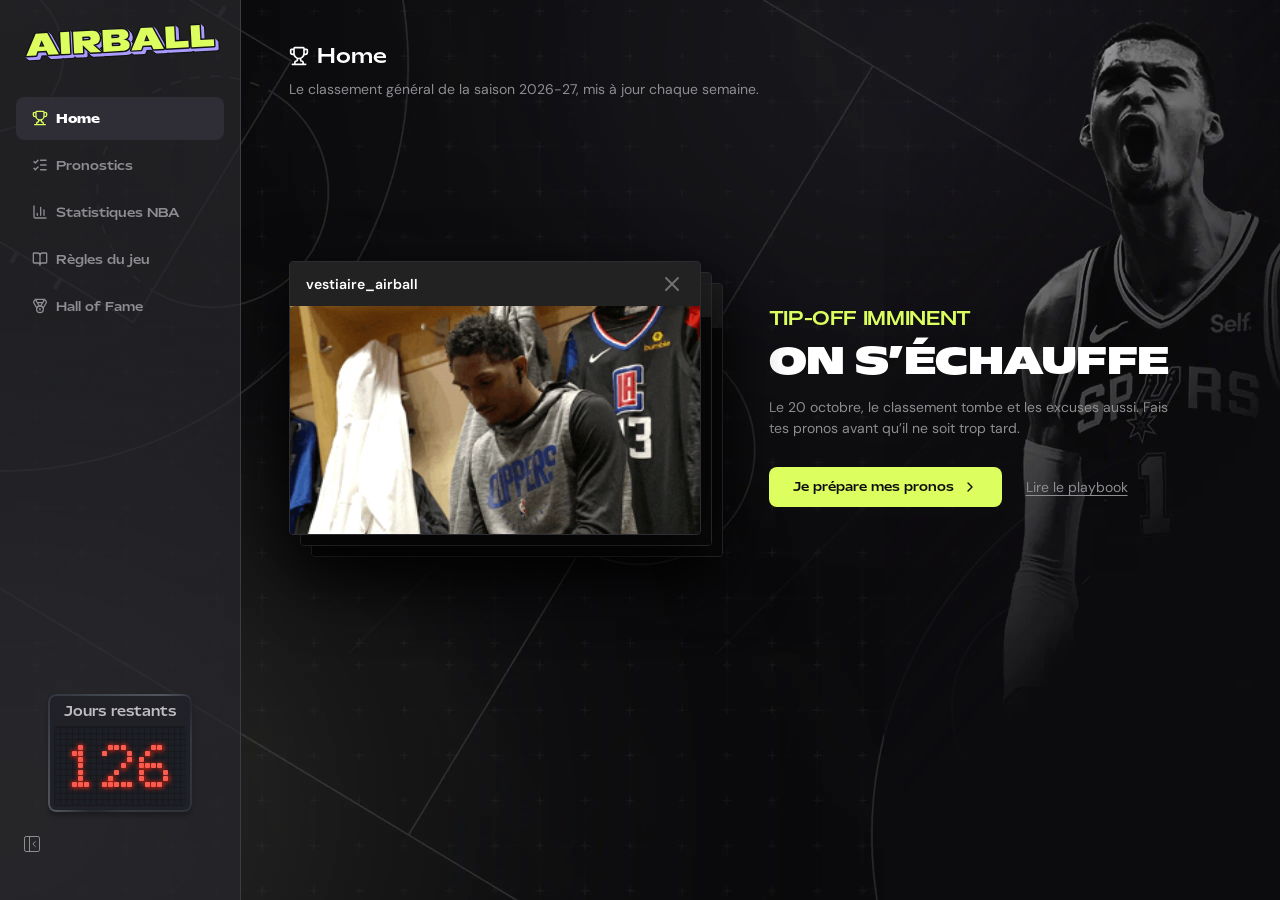
==== commit e49caff1: "app" ====
--- a/index.html
+++ b/index.html
@@ -2,8 +2,18 @@
 <html lang="fr">
 <head>
     <meta charset="UTF-8">
-    <meta name="viewport" content="width=device-width, initial-scale=1.0">
+    <meta name="viewport" content="width=device-width, initial-scale=1.0, viewport-fit=cover">
     <title>Airball - Classement</title>
+    <!-- Icône et écran d'accueil (site installable) -->
+    <link rel="manifest" href="manifest.webmanifest">
+    <link rel="icon" href="img/icons/favicon.svg" type="image/svg+xml">
+    <link rel="icon" href="img/icons/favicon-32.png" sizes="32x32" type="image/png">
+    <link rel="apple-touch-icon" href="img/icons/apple-touch-icon.png">
+    <meta name="theme-color" content="#0C0C0E">
+    <meta name="mobile-web-app-capable" content="yes">
+    <meta name="apple-mobile-web-app-capable" content="yes">
+    <meta name="apple-mobile-web-app-title" content="Airball">
+    <meta name="apple-mobile-web-app-status-bar-style" content="black">
     <link rel="stylesheet" href="css/style.css?v=20261108k">
 </head>
 <body class="page-home has-hero">
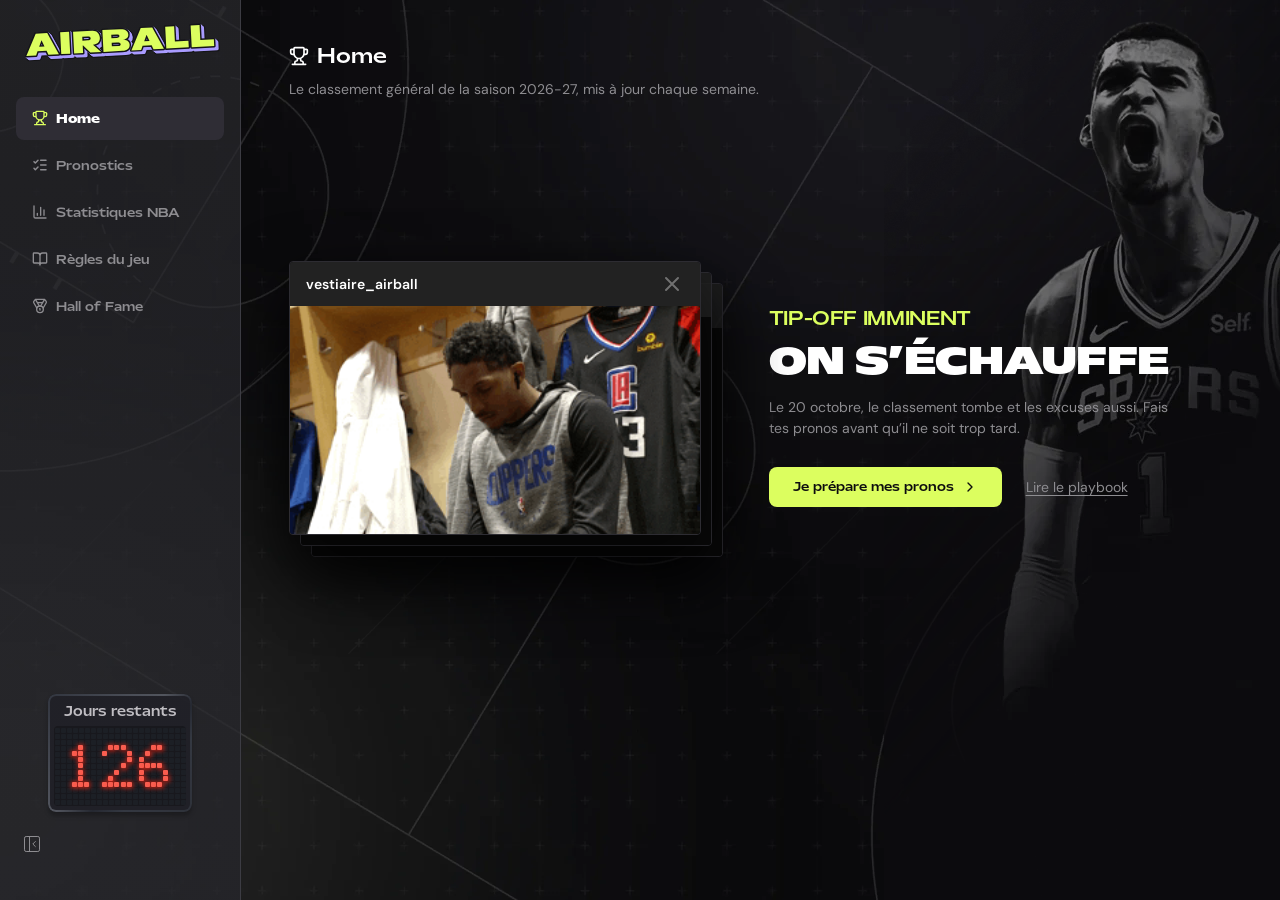
==== commit 500713b0: "app2" ====
--- a/index.html
+++ b/index.html
@@ -14,7 +14,7 @@
     <meta name="apple-mobile-web-app-capable" content="yes">
     <meta name="apple-mobile-web-app-title" content="Airball">
     <meta name="apple-mobile-web-app-status-bar-style" content="black">
-    <link rel="stylesheet" href="css/style.css?v=20261108k">
+    <link rel="stylesheet" href="css/style.css?v=20261108l">
 </head>
 <body class="page-home has-hero">
 
@@ -53,11 +53,11 @@
     </div>
 
     <!-- Réglages (config), appels au serveur (api), pages masquées, menu commun, puis logique propre à la page -->
-    <script src="js/config.js?v=20261108k"></script>
-    <script src="js/api.js?v=20261108k"></script>
-    <script src="js/demo.js?v=20261108k"></script>
-    <script src="js/pages-config.js?v=20261108k"></script>
-    <script src="js/common.js?v=20261108k"></script>
-    <script src="js/leaderboard.js?v=20261108k"></script>
+    <script src="js/config.js?v=20261108l"></script>
+    <script src="js/api.js?v=20261108l"></script>
+    <script src="js/demo.js?v=20261108l"></script>
+    <script src="js/pages-config.js?v=20261108l"></script>
+    <script src="js/common.js?v=20261108l"></script>
+    <script src="js/leaderboard.js?v=20261108l"></script>
 </body>
 </html>
--- a/css/style.css
+++ b/css/style.css
@@ -4159,3 +4159,12 @@
     .pt-table th:last-child, .pt-table td.pt-pts { border-left: none; }
     .pt-table:has(.pt-prono-first) .pt-ecart { padding-right: 6px; }
 }
+
+/* Fonction cachée « ne plus compter cet appareil » (appui long sur le logo, js/common.js) */
+.sidebar-logo, .sidebar-logo img { -webkit-touch-callout: none; -webkit-user-select: none; user-select: none; }
+.stats-toast {
+    position: fixed; left: 50%; bottom: calc(var(--tabbar-space, 0px) + 24px); transform: translateX(-50%);
+    z-index: 1000; padding: 12px 18px; border-radius: 12px;
+    background: #1B1B20; border: 1px solid rgba(255, 255, 255, 0.12); color: #fff;
+    font: 500 15px/1.3 'DM Sans', sans-serif; white-space: nowrap;
+}
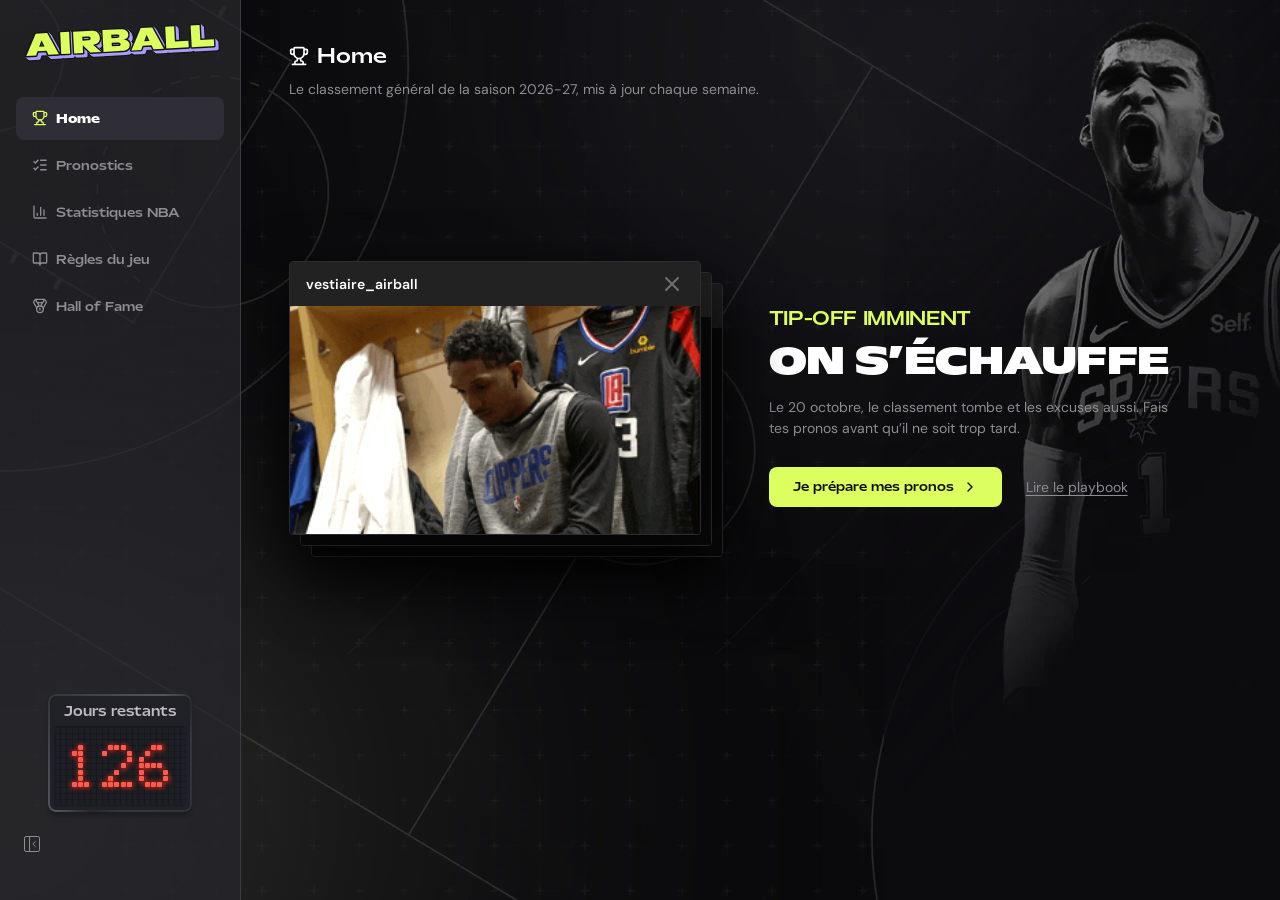
==== commit 8098ec01: "mobile update" ====
--- a/index.html
+++ b/index.html
@@ -14,7 +14,7 @@
     <meta name="apple-mobile-web-app-capable" content="yes">
     <meta name="apple-mobile-web-app-title" content="Airball">
     <meta name="apple-mobile-web-app-status-bar-style" content="black">
-    <link rel="stylesheet" href="css/style.css?v=20261108l">
+    <link rel="stylesheet" href="css/style.css?v=20261108s">
 </head>
 <body class="page-home has-hero">
 
@@ -53,11 +53,11 @@
     </div>
 
     <!-- Réglages (config), appels au serveur (api), pages masquées, menu commun, puis logique propre à la page -->
-    <script src="js/config.js?v=20261108l"></script>
-    <script src="js/api.js?v=20261108l"></script>
-    <script src="js/demo.js?v=20261108l"></script>
-    <script src="js/pages-config.js?v=20261108l"></script>
-    <script src="js/common.js?v=20261108l"></script>
-    <script src="js/leaderboard.js?v=20261108l"></script>
+    <script src="js/config.js?v=20261108s"></script>
+    <script src="js/api.js?v=20261108s"></script>
+    <script src="js/demo.js?v=20261108s"></script>
+    <script src="js/pages-config.js?v=20261108s"></script>
+    <script src="js/common.js?v=20261108s"></script>
+    <script src="js/leaderboard.js?v=20261108s"></script>
 </body>
 </html>
--- a/css/style.css
+++ b/css/style.css
@@ -2490,20 +2490,27 @@
     -webkit-backdrop-filter: blur(30px);
     backdrop-filter: blur(30px);
 }
+/* Titres des cartes : même style que les titres de la page Statistiques NBA (Mattone blanc, sans bandeau),
+   titre court + sous-titre gris en DM Sans pour la précision (tient sur une ligne sur téléphone) */
 .rules-page .card-head {
-    display: flex;
-    align-items: center;
-    min-height: 44px;
-    box-sizing: border-box;
-    padding: 0 24px;
-    background-color: #2f2d35;
-    border-bottom: 1px solid #3c3c43;
+    margin: 0;
+    padding: 20px 24px 16px;
+    background: none;
+    border: none;
     font-family: var(--font-display);
-    font-size: 14px;
+    font-size: 16px;
     font-weight: 700;
     line-height: 1.2;
+    letter-spacing: 0.02em;
     text-transform: uppercase;
-    color: #c0bec3;
+    color: #ffffff;
+}
+.rules-page .card-head-block { padding-bottom: 16px; border-bottom: 1px solid #303034; }
+.rules-page .card-head-block .card-head { padding-bottom: 4px; }
+.rules-page .card-sub { margin: 0; padding: 0 24px; font-size: 12px; line-height: 1.4; color: #8e8d91; }
+.rules-page .card--panel > .card-head { border-bottom: 1px solid #303034; }
+@media (max-width: 768px) {
+    .rules-page .card-head { font-size: 15px; padding-top: 16px; }
 }
 
 /* Le lot : grand maillot à gauche, description, et les 2 derniers maillots remportés */
@@ -3112,13 +3119,13 @@
 .pt-table td.is-hit .gap-mark svg, .pt-table td.is-hit.pt-pts { color: #62d26f; }
 .pt-table td.is-close .gap-mark svg, .pt-table td.is-close.pt-pts { color: #f2c94c; }
 .pt-table td.is-miss .gap-mark svg { color: var(--trend-down); }
-/* Lignes de coupure : trait plein après le 6e (playoffs), pointillé après le 10e (play-in) */
-.pt-table tr.cut-playoffs td { border-bottom: 2px solid #6b6b73; }
-.pt-table tr.cut-playin td { border-bottom: 1px dashed #6b6b73; }
+/* Lignes de coupure : pointillé après le 6e (playoffs), trait plein après le 10e (play-in : la vraie limite d'élimination) */
+.pt-table tr.cut-playoffs td { border-bottom: 1px dashed #6b6b73; }
+.pt-table tr.cut-playin td { border-bottom: 2px solid #6b6b73; }
 .pt-table tr.cut-playoffs td.pt-gap, .pt-table tr.cut-playin td.pt-gap { border-bottom-color: #6b6b73; }
 .pt-legend { margin: 14px 24px 0; font-size: 11px; color: #8e8d91; }
-.pt-key { display: inline-block; width: 18px; margin: 0 6px 3px 0; vertical-align: middle; border-top: 2px solid #6b6b73; }
-.pt-key--playin { margin-left: 10px; border-top: 1px dashed #8e8d91; }
+.pt-key { display: inline-block; width: 18px; margin: 0 6px 3px 0; vertical-align: middle; border-top: 1px dashed #8e8d91; }
+.pt-key--playin { margin-left: 10px; border-top: 2px solid #6b6b73; }
 @media (max-width: 768px) {
     .pt-table { font-size: 12px; }
     .pt-table th, .pt-table td { padding: 0 4px; }
@@ -3666,6 +3673,10 @@
 .lb-link { color: inherit; text-decoration: none; transition: color 0.2s ease; }
 .rank-row, .podium-card { position: relative; }
 body.pronos-open .lb-link::after { content: ''; position: absolute; inset: 0; z-index: 1; }
+/* Lignes du tableau : pas de ::after (mal accroché à un <tr> dans Safari iPhone), clic géré dans leaderboard.js */
+body.pronos-open .rank-row .lb-link::after { content: none; }
+body.pronos-open .rank-row { cursor: pointer; }
+body.pronos-open .rank-row .lb-link:focus-visible { outline: 2px solid var(--accent-lime); outline-offset: 2px; border-radius: 4px; }
 body:not(.pronos-open) .lb-link { pointer-events: none; cursor: default; }
 body.pronos-open .lb-link:focus-visible { outline: none; }
 body.pronos-open .lb-link:focus-visible::after { outline: 2px solid var(--accent-lime); outline-offset: -2px; border-radius: 8px; }
@@ -4168,3 +4179,54 @@
     background: #1B1B20; border: 1px solid rgba(255, 255, 255, 0.12); color: #fff;
     font: 500 15px/1.3 'DM Sans', sans-serif; white-space: nowrap;
 }
+
+/* ---------- Finitions mobiles (08/11/2026, soir) ---------- */
+/* Tablette et petit ordinateur : en-têtes du classement de la Home sur 2 lignes (pas les pseudos), plus de défilement horizontal */
+@media (min-width: 641px) and (max-width: 1100px) {
+    .rank-table { min-width: 0; }
+    .rank-table th { white-space: normal; line-height: 1.25; font-size: 13px; }
+    .rank-table th, .rank-table td { padding-left: 6px; padding-right: 6px; }
+    .rank-col-player { width: 200px; }
+}
+/* Téléphone : colonnes RK, Total et Évolution resserrées pour laisser la place aux pseudos (une seule ligne, « … » si trop long) */
+@media (max-width: 640px) {
+    .rank-col-rk { width: 34px; }
+    .rank-table th { font-size: 12px; }
+    .rank-table th:nth-child(7) { width: 52px; }
+    .rank-table th:nth-child(8) { width: 64px; }
+    .rank-table th:nth-child(n+7), .rank-table td:nth-child(n+7) { padding-left: 4px; padding-right: 4px; }
+    .rank-table th:first-child, .rank-table td:first-child { padding-right: 4px; }
+    .rank-name { font-size: 15px; }
+    /* Onglets de la fiche joueur : les 5 tiennent dans la largeur */
+    .sheet-tabs .tab-btn { padding: 0 8px; }
+}
+@media (max-width: 380px) {
+    .sheet-tabs .tab-btn { padding: 0 5px; font-size: 12px; }
+}
+
+/* ---------- Page Statistiques : barre de raccourcis collante (piste A, 08/11/2026) ---------- */
+.stats-jump { display: none; }
+@media (max-width: 900px) {
+    .stats-jump {
+        display: flex; gap: 8px;
+        position: sticky; top: 0; z-index: 6;
+        padding: 10px 16px;
+        transition: background-color 0.15s;
+    }
+    /* Pleine largeur (le contenu a 16 px de marge) ; fond seulement une fois collée en haut */
+    .container:has(> #header-container) > .stats-jump:not(#header-container) { margin: 0; }
+    .stats-jump.is-stuck {
+        background: rgba(12, 12, 14, 0.94);
+        -webkit-backdrop-filter: blur(8px); backdrop-filter: blur(8px);
+        box-shadow: 0 1px 0 #2C2C33;
+    }
+    .stats-jump-link {
+        flex: 1; height: 38px; border-radius: 19px;
+        display: flex; align-items: center; justify-content: center;
+        background: #1B1B20; border: 1px solid #34343C;
+        font: 600 13px var(--font-ui); color: #E4E3E7; text-decoration: none;
+    }
+    .stats-jump-link.is-active { background: var(--accent-lime); border-color: var(--accent-lime); color: #0C0C0E; }
+    .stats-jump-link:focus-visible { outline: 2px solid var(--accent-lime); outline-offset: 2px; }
+    #conf-east, #conf-west, #stats-section, #awards-section { scroll-margin-top: 72px; }
+}
